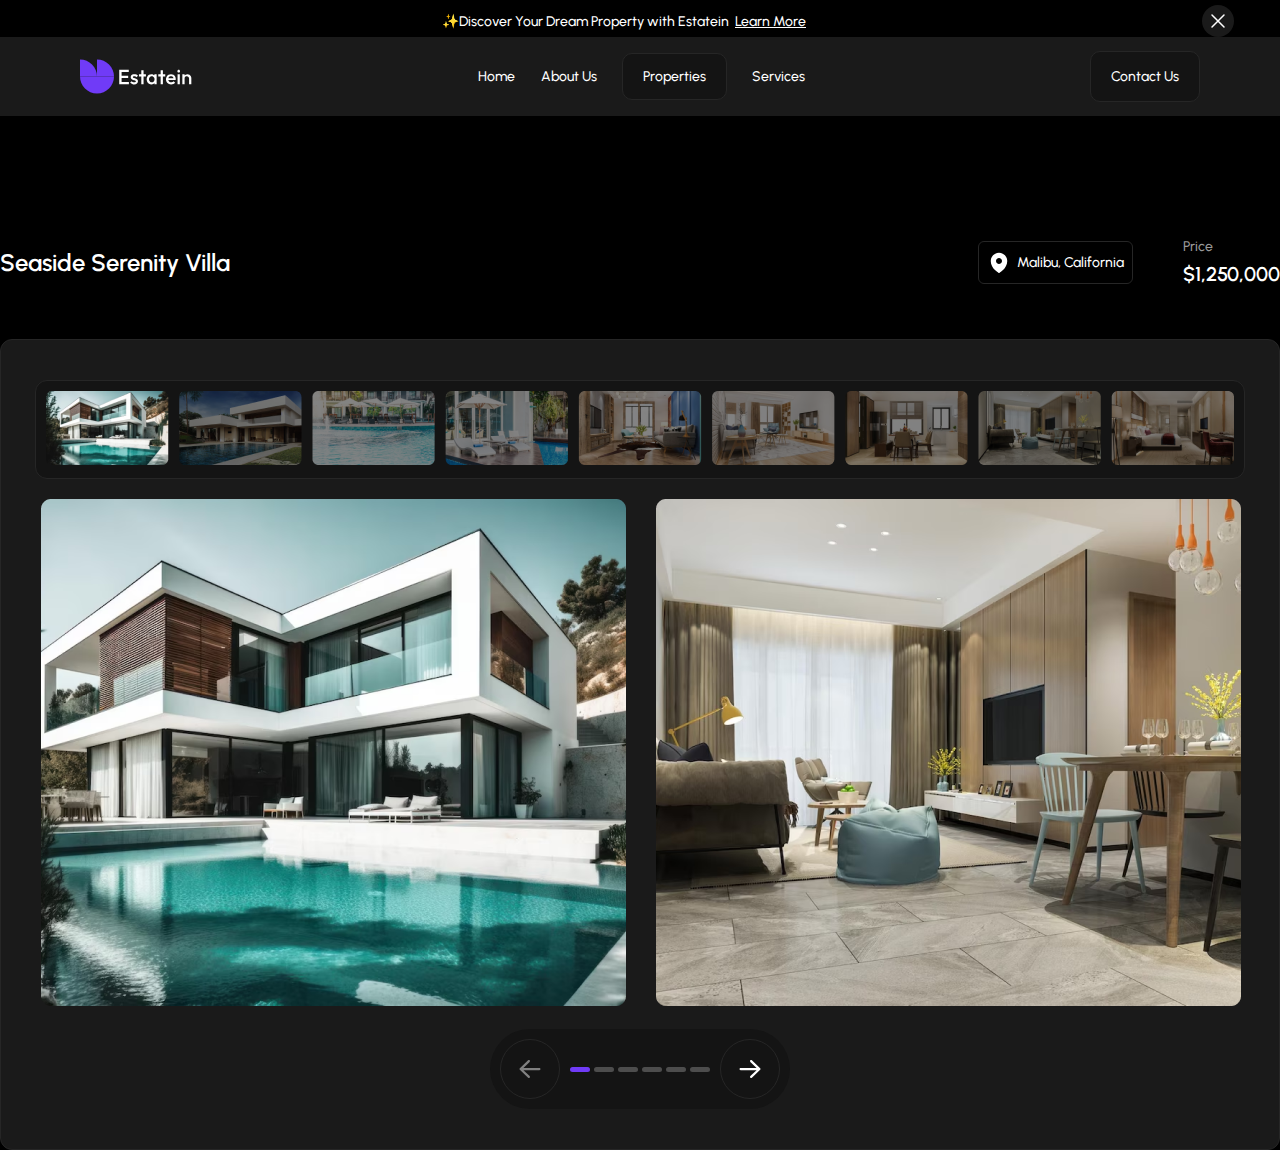
==== pages/details/index.html @ 8917bdd3 "footer responsive added" ====
<!DOCTYPE html>
<html lang="en">
<head>
    <meta charset="UTF-8">
    <meta name="viewport" content="width=device-width, initial-scale=1.0">
    <title>Details page</title>
    <link rel="stylesheet" href="../../scss/main.css">
</head>
<body>
        <!-- Header -->
        <section class="header">
            <div class="img">
            </div>
                <div class="head">
                    <div class="text">
                        <p>✨Discover Your Dream Property with Estatein</p>
                        <a href="#">Learn More</a>
                    </div>
                    <img src="../../assets/icons/home/headerx.svg" alt="">
                </div>
        </section>
    
    
    
        <!-- Navbar -->
    
        <header class="navbar-container">
            <nav class="container">
                <div class="navbar">
                  <div class="left-side">
                    <img src="../../assets/icons/home/navbar.svg" alt="">
                    <img src="../../assets/icons/home/navtext.svg" alt="">
                  </div>
                  <div class="middle-side">
                    <ul>
                        <li><a href="../home/index.html" >Home</a></li>
                        <li ><a href="#">About Us</a></li>
                        <li><a href="../property/index.html"class="a1" >Properties</a></li>
                        <li><a href="#">Services</a></li>
                    </ul>
                  </div>
                  <div class="right-side">
                    <button>Contact Us</button>
                    <img src="../../assets/icons/home/burger.svg" alt="">
                  </div>
    
                </div>
            </nav>
        </header>
    

<!-- Seaside -->
<section class="seaside-section">
    <div class="container">
        <div class="seaside">
<div class="left-side">
    <p>Seaside Serenity Villa</p>
</div>
<div class="right-side">
    <div class="location">
        <img src="../../assets/icons/details/location.svg" alt="">
        <span>Malibu, California</span>
    </div>
    <div class="price">
        <p>Price</p>
        <span>$1,250,000</span>
    </div>

</div>
        </div>
    </div>
</section>



<!-- Pictures -->

<section class="picturecard-section">
<div class="container">
    <div class="pictures">
        <div class="top">
            <div class="picture picture1"><img src="../../assets/images/details/buildone.png" alt=""></div>
            <div class="picture picture2"><img src="../../assets/images/details/buildtwo.png" alt=""></div>
            <div class="picture picture3"><img src="../../assets/images/details/buildthree.png" alt=""></div>
            <div class="picture picture4"><img src="../../assets/images/details/buildfour.png" alt=""></div>
            <div class="picture picture5"><img src="../../assets/images/details/buildfive.png" alt=""></div>
            <div class="picture picture6"><img src="../../assets/images/details/buildsix.png" alt=""></div>
            <div class="picture picture7"><img src="../../assets/images/details/buildseven.png" alt=""></div>
            <div class="picture picture8"><img src="../../assets/images/details/buildeight.png" alt=""></div>
            <div class="picture picture9"><img src="../../assets/images/details/buildnine.png" alt=""></div>
        </div>
        <div class="middle">
            <div class="picture1">
                <img src="../../assets/images/details/bigimgone.png" alt="">
            </div>
            <div class="picture2">
                <img src="../../assets/images/details/bigimgtwo.png" alt="">
            </div>
        </div>
        <div class="bottom">
            <img src="../../assets/icons/details/leftarrow.svg" alt="">
            <div class="lines">
                <div class="line1"></div>
                <div class="line"></div>
                <div class="line"></div>
                <div class="line"></div>
                <div class="line"></div>
                <div class="line"></div>
            </div>
            <img src="../../assets/icons/details/rightarrow.svg" alt="">
        </div>
    </div>
</div>
</section>

</body>
</html>
---- scss/main.css ----
@import url("https://fonts.googleapis.com/css2?family=Urbanist:ital,wght@0,100..900;1,100..900&display=swap");
.container {
  width: 1280px;
  margin: 0 auto;
}

/* http://meyerweb.com/eric/tools/css/reset/
   v5.0.2 | 20191019
   License: none (public domain)
*/
html, body, div, span, applet, object, iframe,
h1, h2, h3, h4, h5, h6, p, blockquote, pre,
a, abbr, acronym, address, big, cite, code,
del, dfn, em, img, ins, kbd, q, s, samp,
small, strike, strong, sub, sup, tt, var,
b, u, i, center,
dl, dt, dd, ol, ul, li,
fieldset, form, label, legend,
table, caption, tbody, tfoot, thead, tr, th, td,
article, aside, canvas, details, embed,
figure, figcaption, footer, header, hgroup,
main, menu, nav, output, ruby, section, summary,
time, mark, audio, video {
  margin: 0;
  padding: 0;
  border: 0;
  box-sizing: border-box;
  font-size: 100%;
  font: inherit;
  vertical-align: baseline;
}

/* HTML5 display-role reset for older browsers */
article, aside, details, figcaption, figure,
footer, header, hgroup, main, menu, nav, section {
  display: block;
}

/* HTML5 hidden-attribute fix for newer browsers */
*[hidden] {
  display: none;
}

body {
  line-height: 1;
  background-color: black;
}

menu, ol, ul {
  list-style: none;
}

blockquote, q {
  quotes: none;
}

blockquote:before, blockquote:after,
q:before, q:after {
  content: "";
  content: none;
}

table {
  border-collapse: collapse;
  border-spacing: 0;
}

.header {
  display: flex;
  align-items: center;
  justify-content: center;
  background-repeat: no-repeat;
  background-color: black;
  padding-top: 5px;
}
.header .img {
  stroke: var(--Grey-40, #666);
}
.header .img img {
  width: 100%;
}
.header .head {
  display: flex;
  align-items: center;
  justify-content: space-between;
}
.header .head .text {
  display: flex;
  align-items: center;
  gap: 10px;
  color: var(--Absolute-White, #FFF);
  text-align: center;
  font-family: Urbanist;
  font-size: 18px;
  font-style: normal;
  font-weight: 500;
  line-height: 150%; /* 27px */
}
.header .head .text a {
  color: var(--Absolute-White, #FFF);
  text-align: center;
  font-family: Urbanist;
  font-size: 18px;
  font-style: normal;
  font-weight: 500;
  line-height: 150%; /* 27px */
  text-decoration-line: underline;
}
@media (max-width: 1596px) {
  .header .head .text a {
    font-size: 14px;
  }
}
@media (max-width: 1200px) {
  .header .head .text a {
    font-size: 12px;
  }
}
@media (max-width: 1596px) {
  .header .head .text {
    font-size: 14px;
    gap: 6px;
  }
}
@media (max-width: 1200px) {
  .header .head .text {
    font-size: 12px;
    gap: 6px;
  }
}
.header .head img {
  padding: 4px;
  border-radius: 75px;
  background: rgba(255, 255, 255, 0.1);
  left: 100%;
  position: relative;
}
@media (max-width: 1200px) {
  .header .head img {
    left: 1%;
  }
}

.navbar-container {
  display: flex;
  justify-content: space-between;
  align-items: center;
  padding: 20px 162px;
  background: #1A1A1A;
}
@media (max-width: 1596px) {
  .navbar-container {
    padding: 14px 80px;
  }
}
.navbar-container .navbar {
  display: flex;
  align-items: center;
  justify-content: space-between;
}
.navbar-container .left-side {
  display: flex;
  align-items: center;
  gap: 5px;
}
.navbar-container .middle-side ul {
  display: flex;
  align-items: center;
  gap: 24px;
}
.navbar-container .middle-side ul li a {
  text-decoration: none;
  color: var(--Absolute-White, #FFF);
  font-family: Urbanist;
  font-size: 18px;
  font-style: normal;
  font-weight: 500;
  line-height: 150%; /* 21px */
  border: 1px solid transparent;
  animation-name: navbarlink;
  animation-duration: 4s;
  animation-iteration-count: infinite;
}
@keyframes navbarlink {
  from {
    color: #FF7A00;
  }
  to {
    color: #FFE4CC;
  }
}
.navbar-container .middle-side ul li a:hover {
  color: #999999;
}
@media (max-width: 1596px) {
  .navbar-container .middle-side ul li a {
    font-size: 14px;
  }
}
.navbar-container .middle-side ul .a1 {
  display: flex;
  padding: 14px 24px;
  align-items: flex-start;
  gap: 10px;
  border-radius: 10px;
  border: 1px solid #262626;
  background: #141414;
}
@media (max-width: 1596px) {
  .navbar-container .middle-side ul .a1 {
    padding: 12px 20px;
  }
}
@media (max-width: 1200px) {
  .navbar-container .middle-side {
    display: none;
  }
}
.navbar-container .right-side {
  display: flex;
  align-items: center;
}
.navbar-container .right-side button {
  display: flex;
  padding: 16px 24px;
  align-items: center;
  gap: 8px;
  border-radius: 10px;
  border: 1px solid #262626;
  background: #141414;
  color: var(--Absolute-White, #FFF);
  font-family: Urbanist;
  font-size: 18px;
  font-style: normal;
  font-weight: 500;
  line-height: 150%; /* 27px */
  cursor: pointer;
  animation-name: button;
  animation-duration: 4s;
  animation-iteration-count: infinite;
}
@keyframes button {
  from {
    background: radial-gradient(circle, rgb(43, 95, 156) 0%, rgb(87, 76, 208) 46%, rgb(124, 122, 145) 95%);
  }
  to {
    background: linear-gradient(90deg, rgb(2, 0, 36) 0%, rgb(9, 9, 121) 35%, rgb(0, 212, 255) 100%);
  }
}
.navbar-container .right-side button:hover {
  color: #F1F1F3;
  background-color: #1A64FF;
}
@media (max-width: 1596px) {
  .navbar-container .right-side button {
    font-size: 14px;
    padding: 14px 20px;
  }
}
@media (max-width: 1200px) {
  .navbar-container .right-side button {
    display: none;
  }
}
.navbar-container .right-side img {
  display: none;
}
@media (max-width: 1200px) {
  .navbar-container .right-side img {
    display: initial;
  }
}

.contact-section .contact {
  display: flex;
  align-items: center;
  gap: 80px;
  position: relative;
}
@media (max-width: 1596px) {
  .contact-section .contact {
    gap: 60px;
  }
}
@media (max-width: 1200px) {
  .contact-section .contact {
    flex-direction: column-reverse;
  }
}
.contact-section .contact .left-side {
  width: 50%;
  padding-left: 162px;
  display: flex;
  flex-direction: column;
  gap: 24px;
}
@media (max-width: 1200px) {
  .contact-section .contact .left-side {
    padding: 0;
    margin-top: -100px;
  }
}
.contact-section .contact .left-side .p1 {
  color: var(--Absolute-White, #FFF);
  font-family: Urbanist;
  font-size: 60px;
  font-style: normal;
  font-weight: 600;
  line-height: 120%; /* 72px */
}
@media (max-width: 1596px) {
  .contact-section .contact .left-side .p1 {
    font-size: 46px;
  }
}
@media (max-width: 1200px) {
  .contact-section .contact .left-side .p1 {
    font-size: 28px;
  }
}
.contact-section .contact .left-side .span1 {
  color: var(--Grey-60, #999);
  font-family: Urbanist;
  font-size: 18px;
  font-style: normal;
  font-weight: 500;
  line-height: 150%; /* 27px */
  margin-top: 24px;
}
@media (max-width: 1596px) {
  .contact-section .contact .left-side .span1 {
    font-size: 16px;
  }
}
@media (max-width: 1200px) {
  .contact-section .contact .left-side .span1 {
    font-size: 14px;
  }
}
.contact-section .contact .left-side .btn {
  display: flex;
  gap: 20px;
}
@media (max-width: 1596px) {
  .contact-section .contact .left-side .btn {
    gap: 16px;
  }
}
@media (max-width: 1200px) {
  .contact-section .contact .left-side .btn {
    flex-direction: column;
  }
}
.contact-section .contact .left-side .btn .btn1 {
  border-radius: 10px;
  background: transparent;
  border: 1px solid #262626;
  display: flex;
  padding: 18px 24px;
  justify-content: center;
  align-items: center;
  gap: 8px;
  color: var(--Absolute-White, #FFF);
  font-family: Urbanist;
  font-size: 18px;
  font-style: normal;
  font-weight: 500;
  line-height: 150%; /* 27px */
  cursor: pointer;
}
.contact-section .contact .left-side .btn .btn1:hover {
  background-color: #703BF7;
}
@media (max-width: 1596px) {
  .contact-section .contact .left-side .btn .btn1 {
    font-size: 14px;
    padding: 14px 20px;
    border-radius: 8px;
  }
}
.contact-section .contact .left-side .btn .btn2 {
  border-radius: 10px;
  border: transparent;
  background: var(--Purple-60, #703BF7);
  display: flex;
  padding: 18px 24px;
  justify-content: center;
  align-items: center;
  gap: 8px;
  color: var(--Absolute-White, #FFF);
  font-family: Urbanist;
  font-size: 18px;
  font-style: normal;
  font-weight: 500;
  line-height: 150%; /* 27px */
  cursor: pointer;
}
.contact-section .contact .left-side .btn .btn2:hover {
  color: #F1F1F3;
  background-color: transparent;
  border: 1px solid #262626;
}
@media (max-width: 1596px) {
  .contact-section .contact .left-side .btn .btn2 {
    font-size: 14px;
    padding: 14px 20px;
    border-radius: 8px;
  }
}
.contact-section .contact .left-side .price {
  display: grid;
  grid-template-columns: repeat(3, 1fr);
  gap: 20px;
}
@media (max-width: 1596px) {
  .contact-section .contact .left-side .price {
    gap: 16px;
  }
}
@media (max-width: 1200px) {
  .contact-section .contact .left-side .price {
    margin-top: 40px;
    grid-template-columns: repeat(2, 1fr);
  }
}
.contact-section .contact .left-side .price .card {
  border-radius: 12px;
  border: 1px solid var(--Grey-15, #262626);
  background: var(--Grey-10, #1A1A1A);
  padding: 16px 24px;
}
@media (max-width: 1596px) {
  .contact-section .contact .left-side .price .card {
    padding: 14px 20px;
  }
}
@media (max-width: 1200px) {
  .contact-section .contact .left-side .price .card {
    padding: 16px;
  }
}
.contact-section .contact .left-side .price .card p {
  color: var(--Absolute-White, #FFF);
  font-family: Urbanist;
  font-size: 40px;
  font-style: normal;
  font-weight: 700;
  line-height: 150%; /* 60px */
}
@media (max-width: 1596px) {
  .contact-section .contact .left-side .price .card p {
    font-size: 30px;
  }
}
@media (max-width: 1200px) {
  .contact-section .contact .left-side .price .card p {
    font-size: 24px;
    text-align: center;
  }
}
.contact-section .contact .left-side .price .card .card-text {
  color: var(--Grey-60, #999);
  font-family: Urbanist;
  font-size: 18px;
  font-style: normal;
  font-weight: 500;
  line-height: 150%; /* 27px */
}
@media (max-width: 1596px) {
  .contact-section .contact .left-side .price .card .card-text {
    font-size: 16px;
  }
}
@media (max-width: 1200px) {
  .contact-section .contact .left-side .price .card .card-text {
    font-size: 14px;
    text-align: center;
  }
}
@media (max-width: 1200px) {
  .contact-section .contact .left-side .price .card3 {
    grid-column: span 2;
  }
}
.contact-section .contact .middle-side img {
  position: absolute;
  top: 100px;
}
@media (max-width: 1200px) {
  .contact-section .contact .middle-side img {
    position: relative;
    top: -150px;
    right: 100px;
    width: 117px;
    height: 117px;
  }
}
.contact-section .contact .right-side {
  width: 50%;
}
.contact-section .contact .right-side img {
  width: 100%;
}
@media (max-width: 1200px) {
  .contact-section .contact .right-side img {
    border-radius: 20px;
    margin-top: 40px;
  }
}

.grid-section {
  margin-top: 60px;
}
.grid-section .grid {
  border: 1px solid var(--Grey-15, #262626);
  background: var(--Grey-08, #141414);
  box-shadow: 0px 0px 0px 6px #191919;
  padding: 20px;
  display: grid;
  grid-template-columns: repeat(4, 1fr);
  gap: 20px;
}
@media (max-width: 1596px) {
  .grid-section .grid {
    padding: 10px;
    gap: 10px;
  }
}
@media (max-width: 1200px) {
  .grid-section .grid {
    padding: 10px;
    border-radius: 12px;
    grid-template-columns: repeat(2, 1fr);
  }
}
.grid-section .grid .grid1 {
  display: flex;
  padding: 40px 20px;
  flex-direction: column;
  align-items: center;
  gap: 20px;
  flex: 1 0 0;
  border-radius: 12px;
  border: 1px solid var(--Grey-15, #262626);
  background: var(--Grey-10, #1A1A1A);
  position: relative;
}
@media (max-width: 1596px) {
  .grid-section .grid .grid1 {
    padding: 30px 16px;
    gap: 16px;
  }
}
@media (max-width: 1200px) {
  .grid-section .grid .grid1 {
    padding: 20px 14px;
    gap: 14px;
  }
}
.grid-section .grid .grid1 p {
  color: var(--Absolute-White, #FFF);
  text-align: center;
  font-family: Urbanist;
  font-size: 20px;
  font-style: normal;
  font-weight: 600;
  line-height: 150%; /* 30px */
}
@media (max-width: 1596px) {
  .grid-section .grid .grid1 p {
    font-size: 16px;
  }
}
@media (max-width: 1200px) {
  .grid-section .grid .grid1 p {
    font-size: 14px;
  }
}
.grid-section .grid .grid1 .arrowimg {
  position: absolute;
  right: 0;
  top: 0;
}

.featured-cards {
  margin-top: 80px;
  margin-bottom: 50px;
  padding: 0;
}
@media (max-width: 1596px) {
  .featured-cards {
    margin-top: 60px;
    margin-bottom: 40px;
  }
}
@media (max-width: 1200px) {
  .featured-cards {
    margin-top: 40px;
    margin-bottom: 30px;
  }
}
@media (max-width: 1596px) {
  .featured-cards .container {
    width: 100%;
  }
}
@media (max-width: 1200px) {
  .featured-cards .container {
    width: 390px;
  }
}
.featured-cards .container .cards {
  display: flex;
  align-items: center;
  gap: 30px;
}
@media (max-width: 1596px) {
  .featured-cards .container .cards {
    gap: 20px;
  }
}
@media (max-width: 1200px) {
  .featured-cards .container .cards {
    flex-direction: column;
  }
}
.featured-cards .container .cards .card {
  display: flex;
  padding: 40px;
  flex-direction: column;
  align-items: flex-start;
  align-self: stretch;
  gap: 30px;
  flex: 1 0 0;
  border-radius: 12px;
  border: 1px solid var(--Grey-15, #262626);
  background: var(--Grey-08, #141414);
  width: 100%;
  max-height: 100%;
}
@media (max-width: 1596px) {
  .featured-cards .container .cards .card {
    padding: 30px;
    gap: 20px;
    width: 100%;
  }
}
@media (max-width: 1200px) {
  .featured-cards .container .cards .card {
    padding: 24px;
    gap: 16px;
    width: 100%;
  }
}
.featured-cards .container .cards .card .card-info {
  width: 100%;
}
@media (max-width: 1596px) {
  .featured-cards .container .cards .card .card-info {
    width: 100%;
  }
}
.featured-cards .container .cards .card .card-info img {
  width: 100%;
}
@media (max-width: 1596px) {
  .featured-cards .container .cards .card .card-info img {
    width: 100%;
  }
}
.featured-cards .container .cards .card .card-header {
  display: flex;
  flex-direction: column;
}
.featured-cards .container .cards .card .card-header p {
  color: var(--Absolute-White, #FFF);
  font-family: Urbanist;
  font-size: 24px;
  font-style: normal;
  font-weight: 600;
  line-height: 150%; /* 36px */
}
@media (max-width: 1596px) {
  .featured-cards .container .cards .card .card-header p {
    font-size: 20px;
  }
}
@media (max-width: 1200px) {
  .featured-cards .container .cards .card .card-header p {
    font-size: 18px;
  }
}
.featured-cards .container .cards .card .card-header span {
  color: var(--Grey-60, #999);
  font-family: Urbanist;
  font-size: 18px;
  font-style: normal;
  font-weight: 500;
  line-height: 150%; /* 27px */
}
@media (max-width: 1596px) {
  .featured-cards .container .cards .card .card-header span {
    font-size: 16px;
  }
}
@media (max-width: 1200px) {
  .featured-cards .container .cards .card .card-header span {
    font-size: 14px;
  }
}
.featured-cards .container .cards .card .card-header span a {
  color: var(--Absolute-White, #FFF);
  font-family: Urbanist;
  font-size: 18px;
  font-style: normal;
  font-weight: 500;
  line-height: 150%;
  text-decoration-line: underline;
}
@media (max-width: 1596px) {
  .featured-cards .container .cards .card .card-header span a {
    font-size: 16px;
  }
}
@media (max-width: 1200px) {
  .featured-cards .container .cards .card .card-header span a {
    font-size: 14px;
  }
}
.featured-cards .container .cards .card .card-body {
  display: grid;
  grid-template-columns: repeat(3, 1fr);
  gap: 10px;
}
@media (max-width: 1200px) {
  .featured-cards .container .cards .card .card-body {
    grid-template-columns: repeat(2, 1fr);
  }
}
.featured-cards .container .cards .card .card-body .card-text {
  display: flex;
  align-items: center;
  border-radius: 28px;
  border: 1px solid #262626;
  background: #1A1A1A;
  padding: 8px 14px;
}
@media (max-width: 1596px) {
  .featured-cards .container .cards .card .card-body .card-text {
    padding: 6px 14px;
  }
}
.featured-cards .container .cards .card .card-body .card-text p {
  color: var(--Absolute-White, #FFF);
  font-family: Urbanist;
  font-style: normal;
  font-weight: 500;
  line-height: 150%; /* 27px */
  font-size: 14px;
}
@media (max-width: 1596px) {
  .featured-cards .container .cards .card .card-body .card-text p {
    font-size: 14px;
  }
}
.featured-cards .container .cards .card .card-footer {
  display: flex;
  align-items: center;
  gap: 50px;
}
@media (max-width: 1596px) {
  .featured-cards .container .cards .card .card-footer {
    gap: 40px;
  }
}
@media (max-width: 1200px) {
  .featured-cards .container .cards .card .card-footer {
    gap: 30px;
  }
}
.featured-cards .container .cards .card .card-footer .price {
  display: flex;
  flex-direction: column;
}
.featured-cards .container .cards .card .card-footer .price p {
  color: var(--Grey-60, #999);
  font-family: Urbanist;
  font-size: 18px;
  font-style: normal;
  font-weight: 500;
  line-height: 150%; /* 27px */
}
@media (max-width: 1596px) {
  .featured-cards .container .cards .card .card-footer .price p {
    font-size: 14px;
  }
}
@media (max-width: 1200px) {
  .featured-cards .container .cards .card .card-footer .price p {
    font-size: 14px;
  }
}
.featured-cards .container .cards .card .card-footer .price span {
  color: var(--Absolute-White, #FFF);
  font-family: Urbanist;
  font-size: 24px;
  font-style: normal;
  font-weight: 600;
  line-height: 150%; /* 36px */
}
@media (max-width: 1596px) {
  .featured-cards .container .cards .card .card-footer .price span {
    font-size: 20px;
  }
}
@media (max-width: 1200px) {
  .featured-cards .container .cards .card .card-footer .price span {
    font-size: 18px;
  }
}
.featured-cards .container .cards .card .card-footer .btn button {
  display: flex;
  padding: 18px 24px;
  justify-content: center;
  align-items: center;
  gap: 8px;
  border: transparent;
  border-radius: 10px;
  background: var(--Purple-60, #703BF7);
  color: var(--Absolute-White, #FFF);
  font-family: Urbanist;
  font-size: 18px;
  font-style: normal;
  font-weight: 500;
  line-height: 150%; /* 27px */
  cursor: pointer;
}
.featured-cards .container .cards .card .card-footer .btn button:hover {
  background-color: #333333;
}
@media (max-width: 1596px) {
  .featured-cards .container .cards .card .card-footer .btn button {
    font-size: 14px;
    padding: 14px 20px;
  }
}
@media (max-width: 1200px) {
  .featured-cards .container .cards .card .card-footer .btn button {
    font-size: 14px;
    padding: 14px 20px;
  }
}

.featured-section {
  margin-top: 116px;
}
@media (max-width: 1596px) {
  .featured-section {
    margin-top: 90px;
  }
}
@media (max-width: 1200px) {
  .featured-section {
    margin-top: 50px;
  }
}
@media (max-width: 1596px) {
  .featured-section .container {
    width: 100%;
  }
}
@media (max-width: 1200px) {
  .featured-section .container {
    width: 100%;
  }
}
.featured-section .container .featured-header {
  width: 100%;
}
.featured-section .container .featured-header .stars {
  display: flex;
  align-items: center;
  gap: 2px;
  width: 100px;
}
.featured-section .container .featured-header .stars .img1 {
  width: 30px;
  height: 30px;
}
@media (max-width: 1596px) {
  .featured-section .container .featured-header .stars .img1 {
    width: 24px;
    height: 24px;
  }
}
@media (max-width: 1200px) {
  .featured-section .container .featured-header .stars .img1 {
    width: 20px;
    height: 20px;
  }
}
.featured-section .container .featured-header .stars .img2 {
  width: 18px;
  height: 18px;
}
@media (max-width: 1596px) {
  .featured-section .container .featured-header .stars .img2 {
    width: 24px;
    height: 24px;
  }
}
@media (max-width: 1200px) {
  .featured-section .container .featured-header .stars .img2 {
    width: 20px;
    height: 20px;
  }
}
.featured-section .container .featured-header .stars .img3 {
  width: 8.4px;
  height: 8.4px;
}
@media (max-width: 1596px) {
  .featured-section .container .featured-header .stars .img3 {
    width: 24px;
    height: 24px;
  }
}
@media (max-width: 1200px) {
  .featured-section .container .featured-header .stars .img3 {
    width: 20px;
    height: 20px;
  }
}
.featured-section .container .featured-header .featured-info {
  display: flex;
  align-items: center;
  gap: 150px;
}
@media (max-width: 1200px) {
  .featured-section .container .featured-header .featured-info {
    gap: 0;
  }
}
.featured-section .container .featured-header .featured-info .left-side {
  display: flex;
  flex-direction: column;
  gap: 14px;
}
@media (max-width: 1596px) {
  .featured-section .container .featured-header .featured-info .left-side {
    gap: 10px;
  }
}
@media (max-width: 1200px) {
  .featured-section .container .featured-header .featured-info .left-side {
    gap: 6px;
  }
}
.featured-section .container .featured-header .featured-info .left-side p {
  color: var(--Absolute-White, #FFF);
  font-family: Urbanist;
  font-size: 48px;
  font-style: normal;
  font-weight: 600;
  line-height: 150%; /* 72px */
}
@media (max-width: 1596px) {
  .featured-section .container .featured-header .featured-info .left-side p {
    font-size: 38px;
  }
}
.featured-section .container .featured-header .featured-info .left-side span {
  color: var(--Grey-60, #999);
  font-family: Urbanist;
  font-size: 18px;
  font-style: normal;
  font-weight: 500;
  line-height: 150%; /* 27px */
}
@media (max-width: 1596px) {
  .featured-section .container .featured-header .featured-info .left-side span {
    font-size: 16px;
  }
}
@media (max-width: 1200px) {
  .featured-section .container .featured-header .featured-info .left-side span {
    font-size: 14px;
  }
}
.featured-section .container .featured-header .featured-info .right-side {
  margin-top: 60px;
}
.featured-section .container .featured-header .featured-info .right-side button {
  display: flex;
  padding: 18px 24px;
  align-items: center;
  gap: 8px;
  border-radius: 10px;
  border: 1px solid #262626;
  background: #1A1A1A;
  color: var(--Absolute-White, #FFF);
  font-family: Urbanist;
  font-size: 17.5px;
  font-style: normal;
  font-weight: 500;
  line-height: 150%; /* 27px */
  cursor: pointer;
  width: 196px;
}
.featured-section .container .featured-header .featured-info .right-side button:hover {
  background-color: #1A64FF;
}
@media (max-width: 1596px) {
  .featured-section .container .featured-header .featured-info .right-side button {
    padding: 14px 20px;
    font-size: 14px;
    width: 160px;
  }
}
@media (max-width: 1200px) {
  .featured-section .container .featured-header .featured-info .right-side button {
    display: none;
  }
}

.number-line {
  margin-top: 50px;
}
@media (max-width: 1596px) {
  .number-line {
    margin-top: 40px;
  }
}
@media (max-width: 1200px) {
  .number-line {
    margin-top: 16px;
  }
}
@media (max-width: 1596px) {
  .number-line .container {
    width: 100%;
  }
}
@media (max-width: 1200px) {
  .number-line .container {
    width: 100%;
  }
}
.number-line .container .number {
  padding-top: 20px;
  padding-bottom: 150px;
  border-top: 1px solid #262626;
}
@media (max-width: 1596px) {
  .number-line .container .number {
    padding-top: 16px;
    padding-bottom: 120px;
  }
}
.number-line .container .number .content {
  display: flex;
  align-items: center;
  justify-content: space-between;
}
.number-line .container .number .content .left-side {
  display: flex;
  align-items: center;
  gap: 10px;
}
.number-line .container .number .content .left-side p {
  color: var(--Grey-60, #999);
  font-family: Urbanist;
  font-size: 20px;
  font-style: normal;
  font-weight: 500;
  line-height: 150%;
}
@media (max-width: 1596px) {
  .number-line .container .number .content .left-side p {
    font-size: 16px;
  }
}
.number-line .container .number .content .left-side p span {
  color: var(--Absolute-White, #FFF);
  font-family: Urbanist;
  font-size: 20px;
  font-style: normal;
  font-weight: 500;
  line-height: 150%; /* 30px */
}
@media (max-width: 1596px) {
  .number-line .container .number .content .left-side p span {
    font-size: 16px;
  }
}
@media (max-width: 1200px) {
  .number-line .container .number .content .left-side p {
    display: none;
  }
}
.number-line .container .number .content .left-side button {
  display: flex;
  padding: 14px 20px;
  justify-content: center;
  align-items: center;
  gap: 8px;
  align-self: stretch;
  color: var(--Absolute-White, #FFF);
  font-family: Urbanist;
  font-size: 14px;
  font-style: normal;
  font-weight: 500;
  line-height: 150%; /* 21px */
  border-radius: 8px;
  border: 1px solid #262626;
  background: #1A1A1A;
  display: none;
}
@media (max-width: 1200px) {
  .number-line .container .number .content .left-side button {
    display: initial;
  }
}
.number-line .container .number .content .right-side {
  display: flex;
  align-items: center;
}
.number-line .container .number .content .right-side .image {
  display: flex;
  gap: 10px;
  align-items: center;
}
.number-line .container .number .content .right-side .image img {
  padding: 14px;
  border-radius: 69px;
  border: 1px solid #262626;
}
.number-line .container .number .content .right-side .image img:hover {
  background-color: #1A64FF;
}
@media (max-width: 1596px) {
  .number-line .container .number .content .right-side .image img {
    padding: 10px;
  }
}
.number-line .container .number .content .right-side .image p {
  color: var(--Grey-60, #999);
  font-family: Urbanist;
  font-size: 20px;
  font-style: normal;
  font-weight: 500;
  line-height: 150%;
  display: none;
}
@media (max-width: 1596px) {
  .number-line .container .number .content .right-side .image p {
    font-size: 16px;
  }
}
@media (max-width: 1200px) {
  .number-line .container .number .content .right-side .image p {
    display: initial;
  }
}
.number-line .container .number .content .right-side .image p span {
  color: var(--Absolute-White, #FFF);
  font-family: Urbanist;
  font-size: 20px;
  font-style: normal;
  font-weight: 500;
  line-height: 150%; /* 30px */
}
@media (max-width: 1596px) {
  .number-line .container .number .content .right-side .image p span {
    font-size: 16px;
  }
}

@media (max-width: 1596px) {
  .client-section .container {
    width: 100%;
  }
}
@media (max-width: 1200px) {
  .client-section .container {
    width: 100%;
  }
}
.client-section .container .stars {
  display: flex;
  align-items: center;
  gap: 2px;
  width: 100px;
}
.client-section .container .stars .img1 {
  width: 30px;
  height: 30px;
}
@media (max-width: 1596px) {
  .client-section .container .stars .img1 {
    width: 24px;
    height: 24px;
  }
}
@media (max-width: 1200px) {
  .client-section .container .stars .img1 {
    width: 20px;
    height: 20px;
  }
}
.client-section .container .stars .img2 {
  width: 18px;
  height: 18px;
}
@media (max-width: 1596px) {
  .client-section .container .stars .img2 {
    width: 14px;
    height: 14px;
  }
}
@media (max-width: 1200px) {
  .client-section .container .stars .img2 {
    width: 12px;
    height: 12px;
  }
}
.client-section .container .stars .img3 {
  width: 8.4px;
  height: 8.4px;
}
@media (max-width: 1596px) {
  .client-section .container .stars .img3 {
    width: 6.72px;
    height: 6.72px;
  }
}
@media (max-width: 1200px) {
  .client-section .container .stars .img3 {
    width: 5.6px;
    height: 5.6px;
  }
}
.client-section .container .client-info {
  display: flex;
  align-items: center;
  gap: 150px;
}
@media (max-width: 1200px) {
  .client-section .container .client-info {
    gap: 0;
  }
}
.client-section .container .client-info .left-side {
  display: flex;
  flex-direction: column;
  gap: 14px;
}
@media (max-width: 1596px) {
  .client-section .container .client-info .left-side {
    gap: 10px;
  }
}
@media (max-width: 1200px) {
  .client-section .container .client-info .left-side {
    gap: 6px;
  }
}
.client-section .container .client-info .left-side p {
  color: var(--Absolute-White, #FFF);
  font-family: Urbanist;
  font-size: 48px;
  font-style: normal;
  font-weight: 600;
  line-height: 150%; /* 72px */
}
@media (max-width: 1596px) {
  .client-section .container .client-info .left-side p {
    font-size: 38px;
  }
}
.client-section .container .client-info .left-side span {
  color: var(--Grey-60, #999);
  font-family: Urbanist;
  font-size: 18px;
  font-style: normal;
  font-weight: 500;
  line-height: 150%; /* 27px */
}
@media (max-width: 1596px) {
  .client-section .container .client-info .left-side span {
    font-size: 16px;
  }
}
@media (max-width: 1200px) {
  .client-section .container .client-info .left-side span {
    font-size: 14px;
  }
}
.client-section .container .client-info .right-side {
  margin-top: 60px;
}
.client-section .container .client-info .right-side button {
  display: flex;
  padding: 18px 24px;
  align-items: center;
  gap: 8px;
  border-radius: 10px;
  border: 1px solid #262626;
  background: #1A1A1A;
  color: var(--Absolute-White, #FFF);
  font-family: Urbanist;
  font-size: 17.5px;
  font-style: normal;
  font-weight: 500;
  line-height: 150%; /* 27px */
  cursor: pointer;
  width: 215px;
}
.client-section .container .client-info .right-side button:hover {
  background-color: #1A64FF;
}
@media (max-width: 1596px) {
  .client-section .container .client-info .right-side button {
    padding: 14px 20px;
    font-size: 13.5px;
    width: 170px;
  }
}
@media (max-width: 1200px) {
  .client-section .container .client-info .right-side button {
    display: none;
  }
}

.client-cards {
  margin-top: 80px;
  margin-bottom: 50px;
}
@media (max-width: 1596px) {
  .client-cards {
    margin-top: 60px;
    margin-bottom: 40px;
  }
}
@media (max-width: 1200px) {
  .client-cards {
    margin-top: 40px;
    margin-bottom: 30px;
  }
}
@media (max-width: 1596px) {
  .client-cards .container {
    width: 100%;
  }
}
@media (max-width: 1200px) {
  .client-cards .container {
    width: 358px;
  }
}
.client-cards .container .cards {
  display: flex;
  align-items: flex-start;
  gap: 30px;
}
@media (max-width: 1596px) {
  .client-cards .container .cards {
    gap: 20px;
  }
}
@media (max-width: 1200px) {
  .client-cards .container .cards {
    flex-direction: column;
  }
}
.client-cards .container .cards .card {
  display: flex;
  padding: 50px;
  flex-direction: column;
  align-items: flex-start;
  align-self: stretch;
  gap: 40px;
  flex: 1 0 0;
  border-radius: 12px;
  border: 1px solid #262626;
  background: #141414;
}
@media (max-width: 1596px) {
  .client-cards .container .cards .card {
    padding: 40px;
    gap: 30px;
  }
}
@media (max-width: 1200px) {
  .client-cards .container .cards .card {
    padding: 30px;
    gap: 24px;
  }
}
.client-cards .container .cards .card .stars {
  display: flex;
  gap: 10px;
}
@media (max-width: 1596px) {
  .client-cards .container .cards .card .stars {
    gap: 8px;
  }
}
@media (max-width: 1200px) {
  .client-cards .container .cards .card .stars {
    gap: 8px;
  }
}
.client-cards .container .cards .card .stars img {
  border-radius: 100px;
  border: 1px solid #262626;
  background: #1A1A1A;
  padding: 10px;
}
@media (max-width: 1596px) {
  .client-cards .container .cards .card .stars img {
    padding: 9px;
  }
}
@media (max-width: 1200px) {
  .client-cards .container .cards .card .stars img {
    padding: 6px;
  }
}
.client-cards .container .cards .card .card-header {
  display: flex;
  flex-direction: column;
  gap: 14px;
}
@media (max-width: 1596px) {
  .client-cards .container .cards .card .card-header {
    gap: 10px;
  }
}
@media (max-width: 1200px) {
  .client-cards .container .cards .card .card-header {
    gap: 6px;
  }
}
.client-cards .container .cards .card .card-header p {
  color: var(--Absolute-White, #FFF);
  font-family: Urbanist;
  font-size: 24px;
  font-style: normal;
  font-weight: 600;
  line-height: 150%; /* 36px */
}
@media (max-width: 1596px) {
  .client-cards .container .cards .card .card-header p {
    font-size: 20px;
  }
}
@media (max-width: 1200px) {
  .client-cards .container .cards .card .card-header p {
    font-size: 18px;
  }
}
.client-cards .container .cards .card .card-header span {
  color: var(--Absolute-White, #FFF);
  font-family: Urbanist;
  font-size: 18px;
  font-style: normal;
  font-weight: 500;
  line-height: 150%; /* 27px */
}
@media (max-width: 1596px) {
  .client-cards .container .cards .card .card-header span {
    font-size: 16px;
  }
}
@media (max-width: 1200px) {
  .client-cards .container .cards .card .card-header span {
    font-size: 14px;
  }
}
.client-cards .container .cards .card .card-footer {
  display: flex;
  align-items: center;
  gap: 12px;
}
@media (max-width: 1596px) {
  .client-cards .container .cards .card .card-footer {
    gap: 12px;
  }
}
@media (max-width: 1200px) {
  .client-cards .container .cards .card .card-footer {
    gap: 10px;
  }
}
.client-cards .container .cards .card .card-footer .user-name p {
  color: var(--Absolute-White, #FFF);
  font-family: Urbanist;
  font-size: 20px;
  font-style: normal;
  font-weight: 500;
  line-height: 150%; /* 30px */
}
@media (max-width: 1596px) {
  .client-cards .container .cards .card .card-footer .user-name p {
    font-size: 18px;
  }
}
@media (max-width: 1200px) {
  .client-cards .container .cards .card .card-footer .user-name p {
    font-size: 16px;
  }
}
.client-cards .container .cards .card .card-footer .user-name span {
  color: var(--Grey-60, #999);
  font-family: Urbanist;
  font-size: 18px;
  font-style: normal;
  font-weight: 500;
  line-height: 150%; /* 27px */
}
@media (max-width: 1596px) {
  .client-cards .container .cards .card .card-footer .user-name span {
    font-size: 16px;
  }
}
@media (max-width: 1200px) {
  .client-cards .container .cards .card .card-footer .user-name span {
    font-size: 14px;
  }
}

.frequently-card {
  margin-top: 80px;
}
@media (max-width: 1596px) {
  .frequently-card {
    margin-top: 60px;
  }
}
@media (max-width: 1200px) {
  .frequently-card {
    margin-top: 40px;
  }
}
@media (max-width: 1596px) {
  .frequently-card .container {
    width: 100%;
  }
}
@media (max-width: 1200px) {
  .frequently-card .container {
    width: 390px;
  }
}
.frequently-card .container .cards {
  display: flex;
  align-items: center;
  gap: 30px;
}
@media (max-width: 1596px) {
  .frequently-card .container .cards {
    gap: 20px;
  }
}
@media (max-width: 1200px) {
  .frequently-card .container .cards {
    flex-direction: column;
  }
}
.frequently-card .container .cards .card {
  display: flex;
  align-self: stretch;
  padding: 50px;
  flex: 1 0 0;
  border-radius: 12px;
  border: 1px solid #262626;
  background: #141414;
}
@media (max-width: 1596px) {
  .frequently-card .container .cards .card {
    padding: 40px;
    gap: 24px;
    border-radius: 10px;
  }
}
@media (max-width: 1200px) {
  .frequently-card .container .cards .card {
    padding: 30px;
    gap: 20px;
  }
}
.frequently-card .container .cards .card .card-header {
  display: flex;
  flex-direction: column;
  align-items: flex-start;
  gap: 30px;
}
@media (max-width: 1596px) {
  .frequently-card .container .cards .card .card-header {
    gap: 24px;
  }
}
@media (max-width: 1200px) {
  .frequently-card .container .cards .card .card-header {
    gap: 20px;
  }
}
.frequently-card .container .cards .card .card-header p {
  color: var(--Absolute-White, #FFF);
  font-family: Urbanist;
  font-size: 24px;
  font-style: normal;
  font-weight: 600;
  line-height: 150%; /* 36px */
}
@media (max-width: 1596px) {
  .frequently-card .container .cards .card .card-header p {
    font-size: 20px;
  }
}
@media (max-width: 1200px) {
  .frequently-card .container .cards .card .card-header p {
    font-size: 18px;
  }
}
.frequently-card .container .cards .card .card-header span {
  color: var(--Grey-60, #999);
  font-family: Urbanist;
  font-size: 18px;
  font-style: normal;
  font-weight: 500;
  line-height: 150%; /* 27px */
  letter-spacing: -0.108px;
}
@media (max-width: 1596px) {
  .frequently-card .container .cards .card .card-header span {
    font-size: 16px;
  }
}
@media (max-width: 1200px) {
  .frequently-card .container .cards .card .card-header span {
    font-size: 14px;
  }
}
.frequently-card .container .cards .card .card-header button {
  display: flex;
  padding: 18px 24px;
  align-items: flex-start;
  gap: 10px;
  border-radius: 10px;
  border: 1px solid #262626;
  background: #1A1A1A;
  color: var(--Absolute-White, #FFF);
  font-family: Urbanist;
  font-size: 18px;
  font-style: normal;
  font-weight: 500;
  line-height: 131%; /* 23.58px */
  letter-spacing: -0.108px;
  cursor: pointer;
}
.frequently-card .container .cards .card .card-header button:hover {
  background-color: #1A64FF;
}
@media (max-width: 1596px) {
  .frequently-card .container .cards .card .card-header button {
    padding: 14px 20px;
    border-radius: 8px;
    font-size: 14px;
  }
}
@media (max-width: 1200px) {
  .frequently-card .container .cards .card .card-header button {
    padding: 14px 20px;
    border-radius: 8px;
    font-size: 14px;
    width: 298px;
    text-align: center;
    padding-left: 110px;
  }
}
.frequently-card .container .cards .card2 {
  height: 375.78px;
}
@media (max-width: 1596px) {
  .frequently-card .container .cards .card2 {
    height: 100%;
  }
}
@media (max-width: 1200px) {
  .frequently-card .container .cards .card2 {
    height: 100%;
  }
}

.start-journey-section {
  padding: 100px 162px;
  border-top: 1px solid #262626;
  border-bottom: 1px solid #262626;
  margin-top: 96px;
}
@media (max-width: 1596px) {
  .start-journey-section {
    padding: 60px 80px;
    margin-top: 72px;
  }
}
@media (max-width: 1200px) {
  .start-journey-section {
    padding: 50px 16px;
    margin-top: 50px;
  }
}
@media (max-width: 1596px) {
  .start-journey-section .container {
    width: 100%;
  }
}
@media (max-width: 1200px) {
  .start-journey-section .container {
    width: 100%;
  }
}
.start-journey-section .container .start-journey {
  display: flex;
  align-items: center;
  gap: 250px;
}
@media (max-width: 1596px) {
  .start-journey-section .container .start-journey {
    gap: 150px;
  }
}
@media (max-width: 1200px) {
  .start-journey-section .container .start-journey {
    gap: 30px;
    flex-direction: column;
  }
}
.start-journey-section .container .start-journey .left-side p {
  color: var(--Absolute-White, #FFF);
  font-family: Urbanist;
  font-size: 48px;
  font-style: normal;
  font-weight: 600;
  line-height: 150%; /* 72px */
}
@media (max-width: 1596px) {
  .start-journey-section .container .start-journey .left-side p {
    font-size: 38px;
  }
}
@media (max-width: 1200px) {
  .start-journey-section .container .start-journey .left-side p {
    font-size: 28px;
  }
}
.start-journey-section .container .start-journey .left-side span {
  color: var(--Grey-60, #999);
  font-family: Urbanist;
  font-size: 18px;
  font-style: normal;
  font-weight: 500;
  line-height: 150%; /* 27px */
}
@media (max-width: 1596px) {
  .start-journey-section .container .start-journey .left-side span {
    font-size: 16px;
  }
}
@media (max-width: 1200px) {
  .start-journey-section .container .start-journey .left-side span {
    font-size: 14px;
  }
}
.start-journey-section .container .start-journey .right-side button {
  display: flex;
  padding: 18px 24px;
  align-items: center;
  gap: 8px;
  border-radius: 10px;
  background: var(--Purple-60, #703BF7);
  color: var(--Absolute-White, #FFF);
  font-family: Urbanist;
  font-size: 18px;
  font-style: normal;
  font-weight: 500;
  line-height: 150%; /* 27px */
  border: transparent;
  cursor: pointer;
  width: 152px;
}
.start-journey-section .container .start-journey .right-side button:hover {
  background-color: #1A64FF;
}
@media (max-width: 1596px) {
  .start-journey-section .container .start-journey .right-side button {
    padding: 14px 20px;
    font-size: 14px;
    border-radius: 8px;
  }
}
@media (max-width: 1200px) {
  .start-journey-section .container .start-journey .right-side button {
    font-size: 14px;
    width: 100%;
    padding: 14px 20px;
  }
}

.find-property {
  padding: 150px 160px;
  border-bottom: 1px solid #262626;
  background: linear-gradient(96deg, #262626 -26.82%, rgba(38, 38, 38, 0) 40.46%);
}
@media (max-width: 1596px) {
  .find-property {
    padding: 100px 130px;
  }
}
@media (max-width: 1200px) {
  .find-property {
    padding: 50px 16px;
  }
}
@media (max-width: 1596px) {
  .find-property .container {
    width: 100%;
  }
}
@media (max-width: 1200px) {
  .find-property .container {
    width: 100%;
  }
}
.find-property .container .dream-property {
  display: flex;
  flex-direction: column;
  align-items: flex-start;
  gap: 14px;
}
@media (max-width: 1596px) {
  .find-property .container .dream-property {
    gap: 10px;
  }
}
.find-property .container .dream-property p {
  color: var(--Absolute-White, #FFF);
  font-family: Urbanist;
  font-size: 48px;
  font-style: normal;
  font-weight: 600;
  line-height: 150%; /* 72px */
}
@media (max-width: 1596px) {
  .find-property .container .dream-property p {
    font-size: 38px;
  }
}
@media (max-width: 1200px) {
  .find-property .container .dream-property p {
    font-size: 28px;
  }
}
.find-property .container .dream-property span {
  color: var(--Grey-60, #999);
  font-family: Urbanist;
  font-size: 18px;
  font-style: normal;
  font-weight: 500;
  line-height: 150%; /* 27px */
}
@media (max-width: 1596px) {
  .find-property .container .dream-property span {
    font-size: 16px;
  }
}
@media (max-width: 1200px) {
  .find-property .container .dream-property span {
    font-size: 14px;
  }
}

.search-input {
  display: flex;
  padding: 0px 148px;
  flex-direction: column;
  align-items: center;
  gap: 10px;
  position: relative;
  bottom: 60px;
}
@media (max-width: 1596px) {
  .search-input {
    padding: 0px 90px;
  }
}
@media (max-width: 1200px) {
  .search-input {
    top: 40px;
  }
}
.search-input .top-side {
  width: 1000px;
  border-radius: 12px 12px 0px 0px;
  border: 1px solid #262626;
  background: #141414;
  box-shadow: 0px 0px 0px 10px #191919;
}
@media (max-width: 1596px) {
  .search-input .top-side {
    width: 800px;
  }
}
@media (max-width: 1200px) {
  .search-input .top-side {
    width: 350px;
    border-radius: 12px;
    box-shadow: 0px 0px 0px 4px #191919;
  }
}
.search-input .top-side .input {
  display: flex;
  padding: 20px 20px 20px 24px;
  align-items: center;
  justify-content: space-between;
  gap: 50px;
  align-self: stretch;
}
@media (max-width: 1596px) {
  .search-input .top-side .input {
    padding: 16px 16px 16px 20px;
  }
}
.search-input .top-side .input p {
  color: var(--Grey-40, #666);
  font-family: Urbanist;
  font-size: 24px;
  font-style: normal;
  font-weight: 500;
  line-height: 150%; /* 36px */
}
@media (max-width: 1596px) {
  .search-input .top-side .input p {
    font-size: 20px;
  }
}
.search-input .top-side .input button {
  display: flex;
  padding: 18px 24px;
  align-items: center;
  gap: 8px;
  border: transparent;
  border-radius: 10px;
  background: var(--Purple-60, #703BF7);
}
@media (max-width: 1596px) {
  .search-input .top-side .input button {
    padding: 14px 20px;
    gap: 6px;
    border-radius: 8px;
  }
}
.search-input .top-side .input button p {
  color: var(--Absolute-White, #FFF);
  font-family: #141414;
  font-size: 18px;
  font-style: normal;
  font-weight: 500;
  line-height: 150%; /* 27px */
}
@media (max-width: 1596px) {
  .search-input .top-side .input button p {
    font-size: 14px;
  }
}
@media (max-width: 1200px) {
  .search-input .top-side .input button p {
    display: none;
  }
}

.search-property-section {
  position: relative;
  bottom: 55px;
}
@media (max-width: 1200px) {
  .search-property-section {
    top: 60px;
  }
}
@media (max-width: 1596px) {
  .search-property-section .container {
    width: 100%;
  }
}
@media (max-width: 1200px) {
  .search-property-section .container {
    width: 390px;
  }
}
.search-property-section .container .bottom-side {
  display: flex;
  padding: 10px;
  align-items: flex-start;
  gap: 20px;
  border-radius: 12px;
  background: #1A1A1A;
}
@media (max-width: 1200px) {
  .search-property-section .container .bottom-side {
    flex-direction: column;
    padding: 20px;
  }
}
.search-property-section .container .bottom-side .search {
  display: flex;
  justify-content: space-between;
  padding: 20px;
  align-items: center;
  align-self: stretch;
  gap: 50px;
  flex: 1 0 0;
  border-radius: 12px;
  background: #1A1A1A;
  color: var(--Grey-60, #999);
  font-family: Urbanist;
  font-size: 18px;
  font-style: normal;
  font-weight: 500;
  line-height: 150%; /* 27px */
  border-radius: 12px;
  border: 1px solid #262626;
  background: #141414;
}
@media (max-width: 1596px) {
  .search-property-section .container .bottom-side .search {
    padding: 12px 14px;
    gap: 20px;
    font-size: 14px;
    border-radius: 8px;
  }
}
@media (max-width: 1200px) {
  .search-property-section .container .bottom-side .search {
    padding: 12px 14px;
    gap: 20px;
    font-size: 14px;
    border-radius: 8px;
    width: 318px;
  }
}
.search-property-section .container .bottom-side .search .left-side {
  display: flex;
  gap: 10px;
}
.search-property-section .container .bottom-side .search .right-side .down {
  position: relative;
  top: 5px;
}

.discovery-section {
  margin-top: 116px;
}
@media (max-width: 1596px) {
  .discovery-section {
    margin-top: 90px;
  }
}
@media (max-width: 1200px) {
  .discovery-section {
    margin-top: 50px;
  }
}
@media (max-width: 1596px) {
  .discovery-section .container {
    width: 100%;
  }
}
@media (max-width: 1200px) {
  .discovery-section .container {
    width: 100%;
  }
}
.discovery-section .container .discovery-header {
  width: 100%;
}
.discovery-section .container .discovery-header .stars {
  display: flex;
  align-items: center;
  gap: 2px;
  width: 100px;
}
.discovery-section .container .discovery-header .stars .img1 {
  width: 30px;
  height: 30px;
}
@media (max-width: 1596px) {
  .discovery-section .container .discovery-header .stars .img1 {
    width: 24px;
    height: 24px;
  }
}
@media (max-width: 1200px) {
  .discovery-section .container .discovery-header .stars .img1 {
    width: 20px;
    height: 20px;
  }
}
.discovery-section .container .discovery-header .stars .img2 {
  width: 18px;
  height: 18px;
}
@media (max-width: 1596px) {
  .discovery-section .container .discovery-header .stars .img2 {
    width: 24px;
    height: 24px;
  }
}
@media (max-width: 1200px) {
  .discovery-section .container .discovery-header .stars .img2 {
    width: 20px;
    height: 20px;
  }
}
.discovery-section .container .discovery-header .stars .img3 {
  width: 8.4px;
  height: 8.4px;
}
@media (max-width: 1596px) {
  .discovery-section .container .discovery-header .stars .img3 {
    width: 24px;
    height: 24px;
  }
}
@media (max-width: 1200px) {
  .discovery-section .container .discovery-header .stars .img3 {
    width: 20px;
    height: 20px;
  }
}
.discovery-section .container .discovery-header .discovery-info {
  display: flex;
  align-items: center;
  gap: 150px;
}
@media (max-width: 1200px) {
  .discovery-section .container .discovery-header .discovery-info {
    gap: 0;
  }
}
.discovery-section .container .discovery-header .discovery-info .left-side {
  display: flex;
  flex-direction: column;
  gap: 14px;
}
@media (max-width: 1596px) {
  .discovery-section .container .discovery-header .discovery-info .left-side {
    gap: 10px;
  }
}
@media (max-width: 1200px) {
  .discovery-section .container .discovery-header .discovery-info .left-side {
    gap: 6px;
  }
}
.discovery-section .container .discovery-header .discovery-info .left-side p {
  color: var(--Absolute-White, #FFF);
  font-family: Urbanist;
  font-size: 48px;
  font-style: normal;
  font-weight: 600;
  line-height: 150%; /* 72px */
}
@media (max-width: 1596px) {
  .discovery-section .container .discovery-header .discovery-info .left-side p {
    font-size: 38px;
  }
}
.discovery-section .container .discovery-header .discovery-info .left-side span {
  color: var(--Grey-60, #999);
  font-family: Urbanist;
  font-size: 18px;
  font-style: normal;
  font-weight: 500;
  line-height: 150%; /* 27px */
}
@media (max-width: 1596px) {
  .discovery-section .container .discovery-header .discovery-info .left-side span {
    font-size: 16px;
  }
}
@media (max-width: 1200px) {
  .discovery-section .container .discovery-header .discovery-info .left-side span {
    font-size: 14px;
  }
}

.featured-cards {
  margin-top: 80px;
  margin-bottom: 50px;
  padding: 0;
}
@media (max-width: 1596px) {
  .featured-cards {
    margin-top: 60px;
    margin-bottom: 40px;
  }
}
@media (max-width: 1200px) {
  .featured-cards {
    margin-top: 40px;
    margin-bottom: 30px;
  }
}
@media (max-width: 1596px) {
  .featured-cards .container {
    width: 100%;
  }
}
@media (max-width: 1200px) {
  .featured-cards .container {
    width: 390px;
  }
}
.featured-cards .container .cards {
  display: flex;
  align-items: center;
  gap: 30px;
}
@media (max-width: 1596px) {
  .featured-cards .container .cards {
    gap: 20px;
  }
}
@media (max-width: 1200px) {
  .featured-cards .container .cards {
    flex-direction: column;
  }
}
.featured-cards .container .cards .card {
  display: flex;
  padding: 40px;
  flex-direction: column;
  align-items: flex-start;
  gap: 30px;
  flex: 1 0 0;
  border-radius: 12px;
  border: 1px solid var(--Grey-15, #262626);
  background: var(--Grey-08, #141414);
  width: 100%;
}
@media (max-width: 1596px) {
  .featured-cards .container .cards .card {
    padding: 30px;
    gap: 20px;
    width: 100%;
  }
}
@media (max-width: 1200px) {
  .featured-cards .container .cards .card {
    padding: 24px;
    gap: 16px;
    width: 100%;
  }
}
.featured-cards .container .cards .card .card-info {
  width: 100%;
}
@media (max-width: 1596px) {
  .featured-cards .container .cards .card .card-info {
    width: 100%;
  }
}
.featured-cards .container .cards .card .card-info img {
  width: 100%;
}
@media (max-width: 1596px) {
  .featured-cards .container .cards .card .card-info img {
    width: 100%;
  }
}
.featured-cards .container .cards .card .card-header {
  display: flex;
  flex-direction: column;
  gap: 20px;
}
@media (max-width: 1596px) {
  .featured-cards .container .cards .card .card-header {
    gap: 16px;
  }
}
.featured-cards .container .cards .card .card-header .header1 p {
  display: flex;
  padding: 8px 14px;
  align-items: flex-start;
  gap: 4px;
  border-radius: 28px;
  border: 1px solid #262626;
  background: #1A1A1A;
  color: var(--Absolute-White, #FFF);
  font-family: Urbanist;
  font-size: 16px;
  font-style: normal;
  font-weight: 500;
  line-height: 150%; /* 27px */
}
@media (max-width: 1596px) {
  .featured-cards .container .cards .card .card-header .header1 p {
    padding: 6px 12px;
  }
}
.featured-cards .container .cards .card .card-header .header2 p {
  color: var(--Absolute-White, #FFF);
  font-family: Urbanist;
  font-size: 24px;
  font-style: normal;
  font-weight: 600;
  line-height: 150%; /* 36px */
}
@media (max-width: 1596px) {
  .featured-cards .container .cards .card .card-header .header2 p {
    font-size: 20px;
  }
}
@media (max-width: 1200px) {
  .featured-cards .container .cards .card .card-header .header2 p {
    font-size: 18px;
  }
}
.featured-cards .container .cards .card .card-header .header2 span {
  color: var(--Grey-60, #999);
  font-family: Urbanist;
  font-size: 18px;
  font-style: normal;
  font-weight: 500;
  line-height: 150%; /* 27px */
}
@media (max-width: 1596px) {
  .featured-cards .container .cards .card .card-header .header2 span {
    font-size: 16px;
  }
}
@media (max-width: 1200px) {
  .featured-cards .container .cards .card .card-header .header2 span {
    font-size: 14px;
  }
}
.featured-cards .container .cards .card .card-header .header2 span a {
  color: var(--Absolute-White, #FFF);
  font-family: Urbanist;
  font-size: 18px;
  font-style: normal;
  font-weight: 500;
  line-height: 150%;
  text-decoration-line: underline;
}
@media (max-width: 1596px) {
  .featured-cards .container .cards .card .card-header .header2 span a {
    font-size: 16px;
  }
}
@media (max-width: 1200px) {
  .featured-cards .container .cards .card .card-header .header2 span a {
    font-size: 14px;
  }
}
.featured-cards .container .cards .card .card-footer {
  display: flex;
  align-items: center;
  gap: 30px;
}
@media (max-width: 1596px) {
  .featured-cards .container .cards .card .card-footer {
    gap: 40px;
  }
}
@media (max-width: 1200px) {
  .featured-cards .container .cards .card .card-footer {
    gap: 30px;
  }
}
.featured-cards .container .cards .card .card-footer .price {
  display: flex;
  flex-direction: column;
}
.featured-cards .container .cards .card .card-footer .price p {
  color: var(--Grey-60, #999);
  font-family: Urbanist;
  font-size: 18px;
  font-style: normal;
  font-weight: 500;
  line-height: 150%; /* 27px */
}
@media (max-width: 1596px) {
  .featured-cards .container .cards .card .card-footer .price p {
    font-size: 14px;
  }
}
@media (max-width: 1200px) {
  .featured-cards .container .cards .card .card-footer .price p {
    font-size: 14px;
  }
}
.featured-cards .container .cards .card .card-footer .price span {
  color: var(--Absolute-White, #FFF);
  font-family: Urbanist;
  font-size: 24px;
  font-style: normal;
  font-weight: 600;
  line-height: 150%; /* 36px */
}
@media (max-width: 1596px) {
  .featured-cards .container .cards .card .card-footer .price span {
    font-size: 20px;
  }
}
@media (max-width: 1200px) {
  .featured-cards .container .cards .card .card-footer .price span {
    font-size: 18px;
  }
}
.featured-cards .container .cards .card .card-footer .btn button {
  display: flex;
  padding: 18px 24px;
  justify-content: center;
  align-items: center;
  gap: 8px;
  border: transparent;
  border-radius: 10px;
  background: var(--Purple-60, #703BF7);
  color: var(--Absolute-White, #FFF);
  font-family: Urbanist;
  font-size: 18px;
  font-style: normal;
  font-weight: 500;
  line-height: 150%; /* 27px */
  cursor: pointer;
}
.featured-cards .container .cards .card .card-footer .btn button:hover {
  background-color: #333333;
}
@media (max-width: 1596px) {
  .featured-cards .container .cards .card .card-footer .btn button {
    font-size: 14px;
    padding: 14px 20px;
  }
}
@media (max-width: 1200px) {
  .featured-cards .container .cards .card .card-footer .btn button {
    font-size: 14px;
    padding: 14px 20px;
  }
}

.number-line2 {
  margin-top: 50px;
}
@media (max-width: 1596px) {
  .number-line2 {
    margin-top: 40px;
  }
}
@media (max-width: 1200px) {
  .number-line2 {
    margin-top: 16px;
  }
}
@media (max-width: 1596px) {
  .number-line2 .container {
    width: 100%;
  }
}
@media (max-width: 1200px) {
  .number-line2 .container {
    width: 390px;
  }
}
.number-line2 .container .number {
  padding-top: 20px;
  padding-bottom: 150px;
  border-top: 1px solid #262626;
}
@media (max-width: 1596px) {
  .number-line2 .container .number {
    padding-top: 16px;
    padding-bottom: 120px;
  }
}
.number-line2 .container .number .content {
  display: flex;
  align-items: center;
  justify-content: space-between;
}
@media (max-width: 1200px) {
  .number-line2 .container .number .content {
    justify-content: center;
  }
}
.number-line2 .container .number .content .left-side {
  display: flex;
  align-items: center;
  gap: 10px;
}
.number-line2 .container .number .content .left-side p {
  color: var(--Grey-60, #999);
  font-family: Urbanist;
  font-size: 20px;
  font-style: normal;
  font-weight: 500;
  line-height: 150%;
}
@media (max-width: 1596px) {
  .number-line2 .container .number .content .left-side p {
    font-size: 16px;
  }
}
.number-line2 .container .number .content .left-side p span {
  color: var(--Absolute-White, #FFF);
  font-family: Urbanist;
  font-size: 20px;
  font-style: normal;
  font-weight: 500;
  line-height: 150%; /* 30px */
}
@media (max-width: 1596px) {
  .number-line2 .container .number .content .left-side p span {
    font-size: 16px;
  }
}
@media (max-width: 1200px) {
  .number-line2 .container .number .content .left-side p {
    display: none;
  }
}
.number-line2 .container .number .content .right-side {
  display: flex;
  align-items: center;
}
.number-line2 .container .number .content .right-side .image {
  display: flex;
  gap: 10px;
  align-items: center;
}
@media (max-width: 1200px) {
  .number-line2 .container .number .content .right-side .image {
    gap: 100px;
  }
}
.number-line2 .container .number .content .right-side .image img {
  padding: 14px;
  border-radius: 69px;
  border: 1px solid #262626;
}
.number-line2 .container .number .content .right-side .image img:hover {
  background-color: #1A64FF;
}
@media (max-width: 1596px) {
  .number-line2 .container .number .content .right-side .image img {
    padding: 10px;
  }
}
.number-line2 .container .number .content .right-side .image p {
  color: var(--Grey-60, #999);
  font-family: Urbanist;
  font-size: 20px;
  font-style: normal;
  font-weight: 500;
  line-height: 150%;
  display: none;
}
@media (max-width: 1596px) {
  .number-line2 .container .number .content .right-side .image p {
    font-size: 16px;
  }
}
@media (max-width: 1200px) {
  .number-line2 .container .number .content .right-side .image p {
    display: initial;
  }
}
.number-line2 .container .number .content .right-side .image p span {
  color: var(--Absolute-White, #FFF);
  font-family: Urbanist;
  font-size: 20px;
  font-style: normal;
  font-weight: 500;
  line-height: 150%; /* 30px */
}
@media (max-width: 1596px) {
  .number-line2 .container .number .content .right-side .image p span {
    font-size: 16px;
  }
}

.let-happen-section {
  display: flex;
  padding: 100px;
  flex-direction: column;
  justify-content: center;
  align-items: center;
  gap: 50px;
  border-radius: 12px;
  border: 1px solid #262626;
  margin-top: 80px;
}
@media (max-width: 1596px) {
  .let-happen-section {
    padding: 50px;
    gap: 30px;
    margin-top: 60px;
  }
}
@media (max-width: 1200px) {
  .let-happen-section {
    padding: 20px;
    margin-top: 40px;
  }
}
@media (max-width: 1596px) {
  .let-happen-section .container {
    width: 100%;
  }
}
@media (max-width: 1200px) {
  .let-happen-section .container {
    width: 100%;
  }
}
.let-happen-section .let-happen {
  display: flex;
  flex-direction: column;
  align-items: flex-start;
  gap: 50px;
}
@media (max-width: 1596px) {
  .let-happen-section .let-happen {
    gap: 30px;
  }
}
@media (max-width: 1200px) {
  .let-happen-section .let-happen {
    gap: 20px;
    width: 317px;
  }
}
.let-happen-section .let-happen .top-side {
  display: flex;
  align-items: flex-start;
  gap: 50px;
  align-self: stretch;
}
@media (max-width: 1596px) {
  .let-happen-section .let-happen .top-side {
    gap: 30px;
  }
}
@media (max-width: 1200px) {
  .let-happen-section .let-happen .top-side {
    gap: 20px;
    flex-direction: column;
    width: 317px;
  }
}
.let-happen-section .let-happen .top-side .input {
  display: flex;
  flex-direction: column;
  align-items: flex-start;
  gap: 16px;
  flex: 1 0 0;
}
@media (max-width: 1596px) {
  .let-happen-section .let-happen .top-side .input {
    gap: 14px;
  }
}
@media (max-width: 1200px) {
  .let-happen-section .let-happen .top-side .input {
    gap: 10px;
    width: 317px;
  }
}
.let-happen-section .let-happen .top-side .input p {
  color: var(--Absolute-White, #FFF);
  font-family: Urbanist;
  font-size: 20px;
  font-style: normal;
  font-weight: 600;
  line-height: 150%; /* 30px */
}
@media (max-width: 1596px) {
  .let-happen-section .let-happen .top-side .input p {
    font-size: 16px;
  }
}
@media (max-width: 1200px) {
  .let-happen-section .let-happen .top-side .input p {
    font-size: 16px;
  }
}
.let-happen-section .let-happen .top-side .input span {
  color: var(--Grey-40, #666);
  font-family: Urbanist;
  font-size: 18px;
  font-style: normal;
  font-weight: 500;
  line-height: 20px; /* 111.111% */
  display: flex;
  padding: 24px 20px;
  align-items: center;
  gap: 12px;
  align-self: stretch;
  border-radius: 8px;
  border: 1px solid #262626;
  background: #1A1A1A;
}
@media (max-width: 1596px) {
  .let-happen-section .let-happen .top-side .input span {
    font-size: 14px;
    padding: 16px 20px;
  }
}
@media (max-width: 1200px) {
  .let-happen-section .let-happen .top-side .input span {
    padding: 16px 20px;
  }
}
.let-happen-section .let-happen .middle-side {
  display: flex;
  align-items: flex-start;
  gap: 50px;
  align-self: stretch;
}
@media (max-width: 1596px) {
  .let-happen-section .let-happen .middle-side {
    gap: 30px;
  }
}
@media (max-width: 1200px) {
  .let-happen-section .let-happen .middle-side {
    gap: 20px;
    flex-direction: column;
    width: 317px;
  }
}
.let-happen-section .let-happen .middle-side .input {
  display: flex;
  flex-direction: column;
  align-items: flex-start;
  gap: 16px;
  flex: 1 0 0;
}
@media (max-width: 1596px) {
  .let-happen-section .let-happen .middle-side .input {
    gap: 14px;
  }
}
@media (max-width: 1200px) {
  .let-happen-section .let-happen .middle-side .input {
    gap: 10px;
    width: 317px;
  }
}
.let-happen-section .let-happen .middle-side .input p {
  color: var(--Absolute-White, #FFF);
  font-family: Urbanist;
  font-size: 20px;
  font-style: normal;
  font-weight: 600;
  line-height: 150%; /* 30px */
}
@media (max-width: 1596px) {
  .let-happen-section .let-happen .middle-side .input p {
    font-size: 16px;
  }
}
@media (max-width: 1200px) {
  .let-happen-section .let-happen .middle-side .input p {
    font-size: 16px;
  }
}
.let-happen-section .let-happen .middle-side .input span {
  display: flex;
  padding: 24px 20px;
  align-items: center;
  gap: 12px;
  align-self: stretch;
  justify-content: space-between;
  border-radius: 8px;
  border: 1px solid #262626;
  background: #1A1A1A;
}
@media (max-width: 1596px) {
  .let-happen-section .let-happen .middle-side .input span {
    font-size: 14px;
    padding: 16px 20px;
  }
}
@media (max-width: 1200px) {
  .let-happen-section .let-happen .middle-side .input span {
    padding: 16px 20px;
  }
}
.let-happen-section .let-happen .middle-side .input span p {
  color: var(--Grey-40, #666);
  font-family: Urbanist;
  font-size: 18px;
  font-style: normal;
  font-weight: 500;
  line-height: 20px; /* 111.111% */
}
@media (max-width: 1596px) {
  .let-happen-section .let-happen .middle-side .input span p {
    font-size: 14px;
  }
}
.let-happen-section .let-happen .bottom-side {
  display: flex;
  align-items: flex-start;
  justify-content: space-between;
  gap: 50px;
  align-self: stretch;
}
@media (max-width: 1596px) {
  .let-happen-section .let-happen .bottom-side {
    gap: 30px;
  }
}
@media (max-width: 1200px) {
  .let-happen-section .let-happen .bottom-side {
    gap: 20px;
    flex-direction: column;
    width: 317px;
  }
}
.let-happen-section .let-happen .bottom-side .input {
  display: flex;
  flex-direction: column;
  align-items: flex-start;
  gap: 16px;
  flex: 1 0 0;
}
@media (max-width: 1596px) {
  .let-happen-section .let-happen .bottom-side .input {
    gap: 14px;
  }
}
@media (max-width: 1200px) {
  .let-happen-section .let-happen .bottom-side .input {
    gap: 10px;
    width: 317px;
  }
}
.let-happen-section .let-happen .bottom-side .input p {
  color: var(--Absolute-White, #FFF);
  font-family: Urbanist;
  font-size: 20px;
  font-style: normal;
  font-weight: 600;
  line-height: 150%; /* 30px */
}
@media (max-width: 1596px) {
  .let-happen-section .let-happen .bottom-side .input p {
    font-size: 16px;
  }
}
@media (max-width: 1200px) {
  .let-happen-section .let-happen .bottom-side .input p {
    font-size: 16px;
  }
}
.let-happen-section .let-happen .bottom-side .input span {
  display: flex;
  padding: 22px 20px;
  align-items: center;
  justify-content: space-between;
  gap: 12px;
  align-self: stretch;
  border-radius: 8px;
  border: 1px solid #262626;
  background: #1A1A1A;
}
@media (max-width: 1596px) {
  .let-happen-section .let-happen .bottom-side .input span {
    padding: 16px 20px;
  }
}
.let-happen-section .let-happen .bottom-side .input span p {
  color: var(--Grey-40, #666);
  font-family: Urbanist;
  font-size: 18px;
  font-style: normal;
  font-weight: 500;
  line-height: 20px; /* 111.111% */
}
@media (max-width: 1596px) {
  .let-happen-section .let-happen .bottom-side .input span p {
    font-size: 14px;
  }
}
@media (max-width: 1200px) {
  .let-happen-section .let-happen .bottom-side .input span p {
    padding: 16px 20px;
  }
}
.let-happen-section .let-happen .bottom-side .input .spans {
  display: flex;
  align-items: flex-start;
  gap: 16px;
  align-self: stretch;
}
.let-happen-section .let-happen .bottom-side .input .spans .span {
  display: flex;
  padding: 22px 24px;
  align-items: center;
  justify-content: space-between;
  gap: 12px;
  flex: 1 0 0;
  border-radius: 8px;
  border: 1px solid #262626;
  background: #1A1A1A;
}
@media (max-width: 1596px) {
  .let-happen-section .let-happen .bottom-side .input .spans .span {
    padding: 16px 20px;
    gap: 6px;
  }
}
@media (max-width: 1200px) {
  .let-happen-section .let-happen .bottom-side .input .spans .span {
    padding: 16px 20px;
    gap: 6px;
  }
}
.let-happen-section .let-happen .bottom-side .input .spans .span .p1 {
  display: flex;
  align-items: center;
  gap: 12px;
}
@media (max-width: 1596px) {
  .let-happen-section .let-happen .bottom-side .input .spans .span .p1 {
    gap: 6px;
  }
}
@media (max-width: 1200px) {
  .let-happen-section .let-happen .bottom-side .input .spans .span .p1 {
    gap: 6px;
  }
}
.let-happen-section .let-happen .bottom-side .input .spans .span .p1 p {
  color: var(--Grey-40, #666);
  font-family: Urbanist;
  font-size: 18px;
  font-style: normal;
  font-weight: 500;
  line-height: 20px; /* 111.111% */
}
@media (max-width: 1596px) {
  .let-happen-section .let-happen .bottom-side .input .spans .span .p1 p {
    font-size: 14px;
  }
}
@media (max-width: 1200px) {
  .let-happen-section .let-happen .bottom-side .input .spans .span .p1 p {
    font-size: 14px;
  }
}
@media (max-width: 1200px) {
  .let-happen-section .let-happen .bottom-side .input .spans .span .p1 img {
    width: 20px;
    height: 20px;
  }
}
@media (max-width: 1200px) {
  .let-happen-section .let-happen .bottom-side .input .spans .span .p2 img {
    width: 10px;
    height: 10px;
  }
}
.let-happen-section .let-happen .last-side {
  align-self: stretch;
}
.let-happen-section .let-happen .last-side .message {
  display: flex;
  flex-direction: column;
  align-items: flex-start;
  gap: 16px;
  align-self: stretch;
}
@media (max-width: 1596px) {
  .let-happen-section .let-happen .last-side .message {
    gap: 14px;
  }
}
@media (max-width: 1200px) {
  .let-happen-section .let-happen .last-side .message {
    gap: 10px;
    width: 317px;
  }
}
.let-happen-section .let-happen .last-side .message .top p {
  color: var(--Absolute-White, #FFF);
  font-family: Urbanist;
  font-size: 20px;
  font-style: normal;
  font-weight: 600;
  line-height: 150%; /* 30px */
}
@media (max-width: 1596px) {
  .let-happen-section .let-happen .last-side .message .top p {
    font-size: 16px;
  }
}
@media (max-width: 1200px) {
  .let-happen-section .let-happen .last-side .message .top p {
    font-size: 16px;
  }
}
.let-happen-section .let-happen .last-side .message .bottom {
  display: flex;
  height: 170px;
  padding: 24px 20px;
  align-items: flex-start;
  gap: 12px;
  align-self: stretch;
  border-radius: 8px;
  border: 1px solid #262626;
  background: #1A1A1A;
}
@media (max-width: 1596px) {
  .let-happen-section .let-happen .last-side .message .bottom {
    height: 122px;
    padding: 16px 20px;
  }
}
@media (max-width: 1596px) {
  .let-happen-section .let-happen .last-side .message .bottom {
    height: 90px;
    padding: 16px 20px;
  }
}
.let-happen-section .let-happen .last-side .message .bottom p {
  color: var(--Grey-40, #666);
  font-family: Urbanist;
  font-size: 18px;
  font-style: normal;
  font-weight: 500;
  line-height: 20px; /* 111.111% */
}
@media (max-width: 1596px) {
  .let-happen-section .let-happen .last-side .message .bottom p {
    font-size: 14px;
  }
}
@media (max-width: 1200px) {
  .let-happen-section .let-happen .last-side .message .bottom p {
    font-size: 14px;
  }
}
.let-happen-section .let-happen .end-side {
  align-self: stretch;
}
.let-happen-section .let-happen .end-side .inputs {
  display: flex;
  justify-content: center;
  align-items: center;
  gap: 50px;
  align-self: stretch;
}
@media (max-width: 1596px) {
  .let-happen-section .let-happen .end-side .inputs {
    gap: 50px;
  }
}
@media (max-width: 1200px) {
  .let-happen-section .let-happen .end-side .inputs {
    gap: 20px;
    flex-direction: column;
    width: 317px;
  }
}
.let-happen-section .let-happen .end-side .inputs .input1 {
  display: flex;
  align-items: center;
  gap: 10px;
  flex: 1 0 0;
}
@media (max-width: 1596px) {
  .let-happen-section .let-happen .end-side .inputs .input1 {
    gap: 6px;
  }
}
@media (max-width: 1200px) {
  .let-happen-section .let-happen .end-side .inputs .input1 {
    gap: 6px;
  }
}
.let-happen-section .let-happen .end-side .inputs .input1 span {
  width: 28px;
  height: 28px;
  border-radius: 4px;
  border: 1px solid #262626;
  background: #1A1A1A;
}
@media (max-width: 1596px) {
  .let-happen-section .let-happen .end-side .inputs .input1 span {
    width: 24px;
    height: 24px;
  }
}
@media (max-width: 1200px) {
  .let-happen-section .let-happen .end-side .inputs .input1 span {
    width: 24px;
    height: 24px;
  }
}
.let-happen-section .let-happen .end-side .inputs .input1 p {
  color: var(--Grey-60, #999);
  font-family: Urbanist;
  font-size: 18px;
  font-style: normal;
  font-weight: 500;
  line-height: 150%;
}
@media (max-width: 1596px) {
  .let-happen-section .let-happen .end-side .inputs .input1 p {
    font-size: 16px;
  }
}
@media (max-width: 1200px) {
  .let-happen-section .let-happen .end-side .inputs .input1 p {
    font-size: 14px;
  }
}
.let-happen-section .let-happen .end-side .inputs .input2 {
  display: flex;
  padding: 18px 46px;
  justify-content: center;
  align-items: center;
  gap: 67px;
  border-radius: 8px;
  background: var(--Purple-60, #703BF7);
  color: var(--Absolute-White, #FFF);
  font-family: Urbanist;
  font-size: 18px;
  font-style: normal;
  font-weight: 500;
  line-height: 24px; /* 133.333% */
  cursor: pointer;
}
.let-happen-section .let-happen .end-side .inputs .input2:hover {
  background-color: #1A64FF;
}
@media (max-width: 1596px) {
  .let-happen-section .let-happen .end-side .inputs .input2 {
    padding: 14px 34px;
    gap: 67px;
  }
}
@media (max-width: 1200px) {
  .let-happen-section .let-happen .end-side .inputs .input2 {
    padding: 14px 34px;
    gap: 67px;
  }
}

.seaside-section {
  margin-top: 120px;
}
@media (max-width: 1596px) {
  .seaside-section .container {
    width: 100%;
  }
}
@media (max-width: 1200px) {
  .seaside-section .container {
    width: 100%;
  }
}
.seaside-section .container .seaside {
  display: flex;
  align-items: center;
  gap: 20px;
  align-self: stretch;
  justify-content: space-between;
}
@media (max-width: 1200px) {
  .seaside-section .container .seaside {
    flex-direction: column;
    justify-content: center;
    align-items: flex-start;
    gap: 10px;
  }
}
.seaside-section .container .seaside .left-side p {
  color: var(--Absolute-White, #FFF);
  font-family: Urbanist;
  font-size: 30px;
  font-style: normal;
  font-weight: 600;
  line-height: 150%; /* 45px */
}
@media (max-width: 1596px) {
  .seaside-section .container .seaside .left-side p {
    font-size: 24px;
  }
}
.seaside-section .container .seaside .right-side {
  display: flex;
  align-items: center;
  justify-content: space-between;
  gap: 50px;
}
.seaside-section .container .seaside .right-side .location {
  display: flex;
  padding: 10px;
  align-items: center;
  gap: 6px;
  border-radius: 8px;
  border: 1px solid #262626;
}
@media (max-width: 1596px) {
  .seaside-section .container .seaside .right-side .location {
    padding: 8px;
    border-radius: 6px;
  }
}
@media (max-width: 1200px) {
  .seaside-section .container .seaside .right-side .location {
    padding: 8px;
    border-radius: 6px;
  }
}
.seaside-section .container .seaside .right-side .location span {
  color: var(--Absolute-White, #FFF);
  font-family: Urbanist;
  font-size: 18px;
  font-style: normal;
  font-weight: 500;
  line-height: 150%; /* 27px */
}
@media (max-width: 1596px) {
  .seaside-section .container .seaside .right-side .location span {
    font-size: 14px;
  }
}
.seaside-section .container .seaside .right-side .price {
  display: flex;
  flex-direction: column;
  gap: 2px;
}
.seaside-section .container .seaside .right-side .price p {
  color: var(--Grey-60, #999);
  font-family: Urbanist;
  font-size: 18px;
  font-style: normal;
  font-weight: 500;
  line-height: 150%; /* 27px */
}
@media (max-width: 1596px) {
  .seaside-section .container .seaside .right-side .price p {
    font-size: 14px;
  }
}
.seaside-section .container .seaside .right-side .price span {
  color: var(--Absolute-White, #FFF);
  font-family: Urbanist;
  font-size: 24px;
  font-style: normal;
  font-weight: 600;
  line-height: 150%; /* 36px */
}
@media (max-width: 1596px) {
  .seaside-section .container .seaside .right-side .price span {
    font-size: 20px;
  }
}

.picturecard-section {
  margin-top: 50px;
}
.picturecard-section .container .pictures {
  display: flex;
  padding: 40px;
  flex-direction: column;
  justify-content: center;
  align-items: center;
  gap: 20px;
  align-self: stretch;
  border-radius: 12px;
  border: 1px solid #262626;
  background: #1A1A1A;
}
.picturecard-section .container .pictures .top {
  display: flex;
  padding: 10px;
  align-items: flex-start;
  gap: 10px;
  border-radius: 12px;
  border: 1px solid #262626;
  background: #141414;
}
.picturecard-section .container .pictures .middle {
  display: flex;
  align-items: flex-start;
  gap: 30px;
  align-self: stretch;
}
.picturecard-section .container .pictures .bottom {
  display: flex;
  padding: 10px;
  align-items: center;
  gap: 10px;
  border-radius: 100px;
  background: #141414;
}
.picturecard-section .container .pictures .bottom img {
  display: flex;
  padding: 14px;
  align-items: flex-start;
  gap: 10px;
  border-radius: 69px;
  border: 1px solid #262626;
}
.picturecard-section .container .pictures .bottom img:hover {
  background-color: #703BF7;
}
.picturecard-section .container .pictures .bottom .lines {
  display: flex;
  width: 140px;
  align-items: flex-start;
  gap: 4px;
}
.picturecard-section .container .pictures .bottom .lines .line1 {
  height: 5px;
  flex: 1 0 0;
  border-radius: 60px;
  background: var(--Purple-60, #703BF7);
}
.picturecard-section .container .pictures .bottom .lines .line {
  height: 5px;
  flex: 1 0 0;
  border-radius: 60px;
  background: #4D4D4D;
}

footer {
  margin-top: 100px;
}
@media (max-width: 1596px) {
  footer {
    margin-top: 80px;
  }
}
@media (max-width: 1596px) {
  footer .container {
    width: 100%;
  }
}
@media (max-width: 1200px) {
  footer .container {
    width: 358px;
  }
}
footer .container .footer-start {
  display: flex;
  gap: 80px;
}
@media (max-width: 1596px) {
  footer .container .footer-start {
    gap: 80px;
  }
}
@media (max-width: 1200px) {
  footer .container .footer-start {
    gap: 50px;
    flex-direction: column;
  }
}
footer .container .footer-start .left-side {
  display: flex;
  flex-direction: column;
  gap: 30px;
}
@media (max-width: 1596px) {
  footer .container .footer-start .left-side {
    gap: 24px;
  }
}
footer .container .footer-start .left-side .top {
  display: flex;
  align-items: center;
  gap: 10px;
}
@media (max-width: 1596px) {
  footer .container .footer-start .left-side .top {
    gap: 7px;
  }
}
footer .container .footer-start .left-side .bottom {
  display: flex;
  justify-content: space-between;
  width: 423px;
  padding: 18px 24px;
  align-items: center;
  gap: 10px;
  border-radius: 12px;
  border: 1px solid #262626;
  background: #141414;
}
@media (max-width: 1596px) {
  footer .container .footer-start .left-side .bottom {
    padding: 14px 20px;
    width: 305px;
    gap: 6px;
    border-radius: 8px;
  }
}
@media (max-width: 1200px) {
  footer .container .footer-start .left-side .bottom {
    padding: 14px 20px;
    gap: 6px;
    width: 357px;
    border-radius: 8px;
  }
}
footer .container .footer-start .left-side .bottom .p1 {
  display: flex;
  align-items: center;
  gap: 10px;
}
@media (max-width: 1596px) {
  footer .container .footer-start .left-side .bottom .p1 {
    gap: 6px;
  }
}
footer .container .footer-start .left-side .bottom .p1 p {
  color: var(--Grey-60, #999);
  font-family: Urbanist;
  font-size: 18px;
  font-style: normal;
  font-weight: 500;
  line-height: 24px; /* 133.333% */
  letter-spacing: -0.108px;
}
@media (max-width: 1596px) {
  footer .container .footer-start .left-side .bottom .p1 p {
    font-size: 14px;
  }
}
footer .container .footer-start .right-side {
  display: flex;
  justify-content: space-between;
  align-items: flex-start;
  flex: 1 0 0;
}
@media (max-width: 1200px) {
  footer .container .footer-start .right-side {
    gap: 40px;
    display: grid;
    grid-template-columns: repeat(2, 1fr);
  }
}
footer .container .footer-start .right-side .navigation {
  display: flex;
  flex-direction: column;
  gap: 30px;
}
@media (max-width: 1596px) {
  footer .container .footer-start .right-side .navigation {
    gap: 24px;
  }
}
footer .container .footer-start .right-side .navigation p {
  color: var(--Grey-60, #999);
  font-family: Urbanist;
  font-size: 20px;
  font-style: normal;
  font-weight: 500;
  line-height: 24px; /* 133.333% */
  letter-spacing: -0.108px;
}
@media (max-width: 1596px) {
  footer .container .footer-start .right-side .navigation p {
    font-size: 18px;
  }
}
@media (max-width: 1200px) {
  footer .container .footer-start .right-side .navigation p {
    font-size: 16px;
  }
}
footer .container .footer-start .right-side .navigation ul {
  display: flex;
  flex-direction: column;
  gap: 20px;
}
@media (max-width: 1596px) {
  footer .container .footer-start .right-side .navigation ul {
    gap: 16px;
  }
}
@media (max-width: 1200px) {
  footer .container .footer-start .right-side .navigation ul {
    border-bottom: 1px solid #262626;
  }
}
footer .container .footer-start .right-side .navigation ul li a {
  color: var(--Absolute-White, #FFF);
  font-family: Urbanist;
  font-size: 18px;
  font-style: normal;
  font-weight: 500;
  line-height: 24px; /* 150% */
  letter-spacing: -0.096px;
  text-decoration: none;
}
footer .container .footer-start .right-side .navigation ul li a:hover {
  color: #703BF7;
  box-shadow: 0 2px 0 0 currentcolor;
}
@media (max-width: 1596px) {
  footer .container .footer-start .right-side .navigation ul li a {
    font-size: 16px;
  }
}
@media (max-width: 1200px) {
  footer .container .footer-start .right-side .navigation ul li a {
    font-size: 16px;
  }
}
@media (max-width: 1200px) {
  footer .container .footer-start .right-side .navigation5 {
    position: relative;
    bottom: 110px;
  }
}
footer .footer-end {
  margin-top: 100px;
  padding: 16px 0;
  background: #1A1A1A;
}
@media (max-width: 1596px) {
  footer .footer-end {
    margin-top: 80px;
    padding: 12px 0;
  }
}
@media (max-width: 1200px) {
  footer .footer-end {
    margin-top: 50px;
    padding: 20px 16px;
  }
}
@media (max-width: 1596px) {
  footer .footer-end .container {
    width: 100%;
  }
}
@media (max-width: 1200px) {
  footer .footer-end .container {
    width: 100%;
  }
}
footer .footer-end .container .footer {
  display: flex;
  align-items: center;
  justify-content: space-between;
}
@media (max-width: 1200px) {
  footer .footer-end .container .footer {
    flex-direction: column-reverse;
    align-items: center;
    gap: 20px;
    align-self: stretch;
  }
}
footer .footer-end .container .footer .left-side {
  display: flex;
  padding: 10px 0px;
  align-items: flex-start;
  gap: 38px;
}
@media (max-width: 1596px) {
  footer .footer-end .container .footer .left-side {
    gap: 20px;
  }
}
@media (max-width: 1200px) {
  footer .footer-end .container .footer .left-side {
    gap: 10px;
    flex-direction: column;
    align-items: center;
  }
}
footer .footer-end .container .footer .left-side p {
  color: var(--Absolute-White, #FFF);
  font-family: Urbanist;
  font-size: 18px;
  font-style: normal;
  font-weight: 500;
  line-height: 24px; /* 133.333% */
  letter-spacing: -0.108px;
}
@media (max-width: 1596px) {
  footer .footer-end .container .footer .left-side p {
    font-size: 14px;
  }
}
@media (max-width: 1200px) {
  footer .footer-end .container .footer .left-side p {
    font-size: 14px;
  }
}
footer .footer-end .container .footer .left-side span {
  color: var(--Absolute-White, #FFF);
  font-family: Urbanist;
  font-size: 18px;
  font-style: normal;
  font-weight: 500;
  line-height: 24px; /* 133.333% */
  letter-spacing: -0.108px;
}
@media (max-width: 1596px) {
  footer .footer-end .container .footer .left-side span {
    font-size: 14px;
  }
}
@media (max-width: 1200px) {
  footer .footer-end .container .footer .left-side span {
    font-size: 14px;
  }
}
footer .footer-end .container .footer .right-side {
  display: flex;
  padding: 10px 0px;
  justify-content: flex-end;
  align-items: center;
  gap: 10px;
}
@media (max-width: 1596px) {
  footer .footer-end .container .footer .right-side {
    gap: 8px;
  }
}
@media (max-width: 1200px) {
  footer .footer-end .container .footer .right-side {
    gap: 8px;
  }
}
footer .footer-end .container .footer .right-side img {
  display: flex;
  padding: 14px;
  align-items: flex-start;
  gap: 10px;
  border-radius: 58px;
  background: #141414;
}
footer .footer-end .container .footer .right-side img:hover {
  background-color: #703BF7;
}
@media (max-width: 1596px) {
  footer .footer-end .container .footer .right-side img {
    padding: 10px;
  }
}
@media (max-width: 1596px) {
  footer .footer-end .container .footer .right-side img {
    gap: 20px;
  }
}
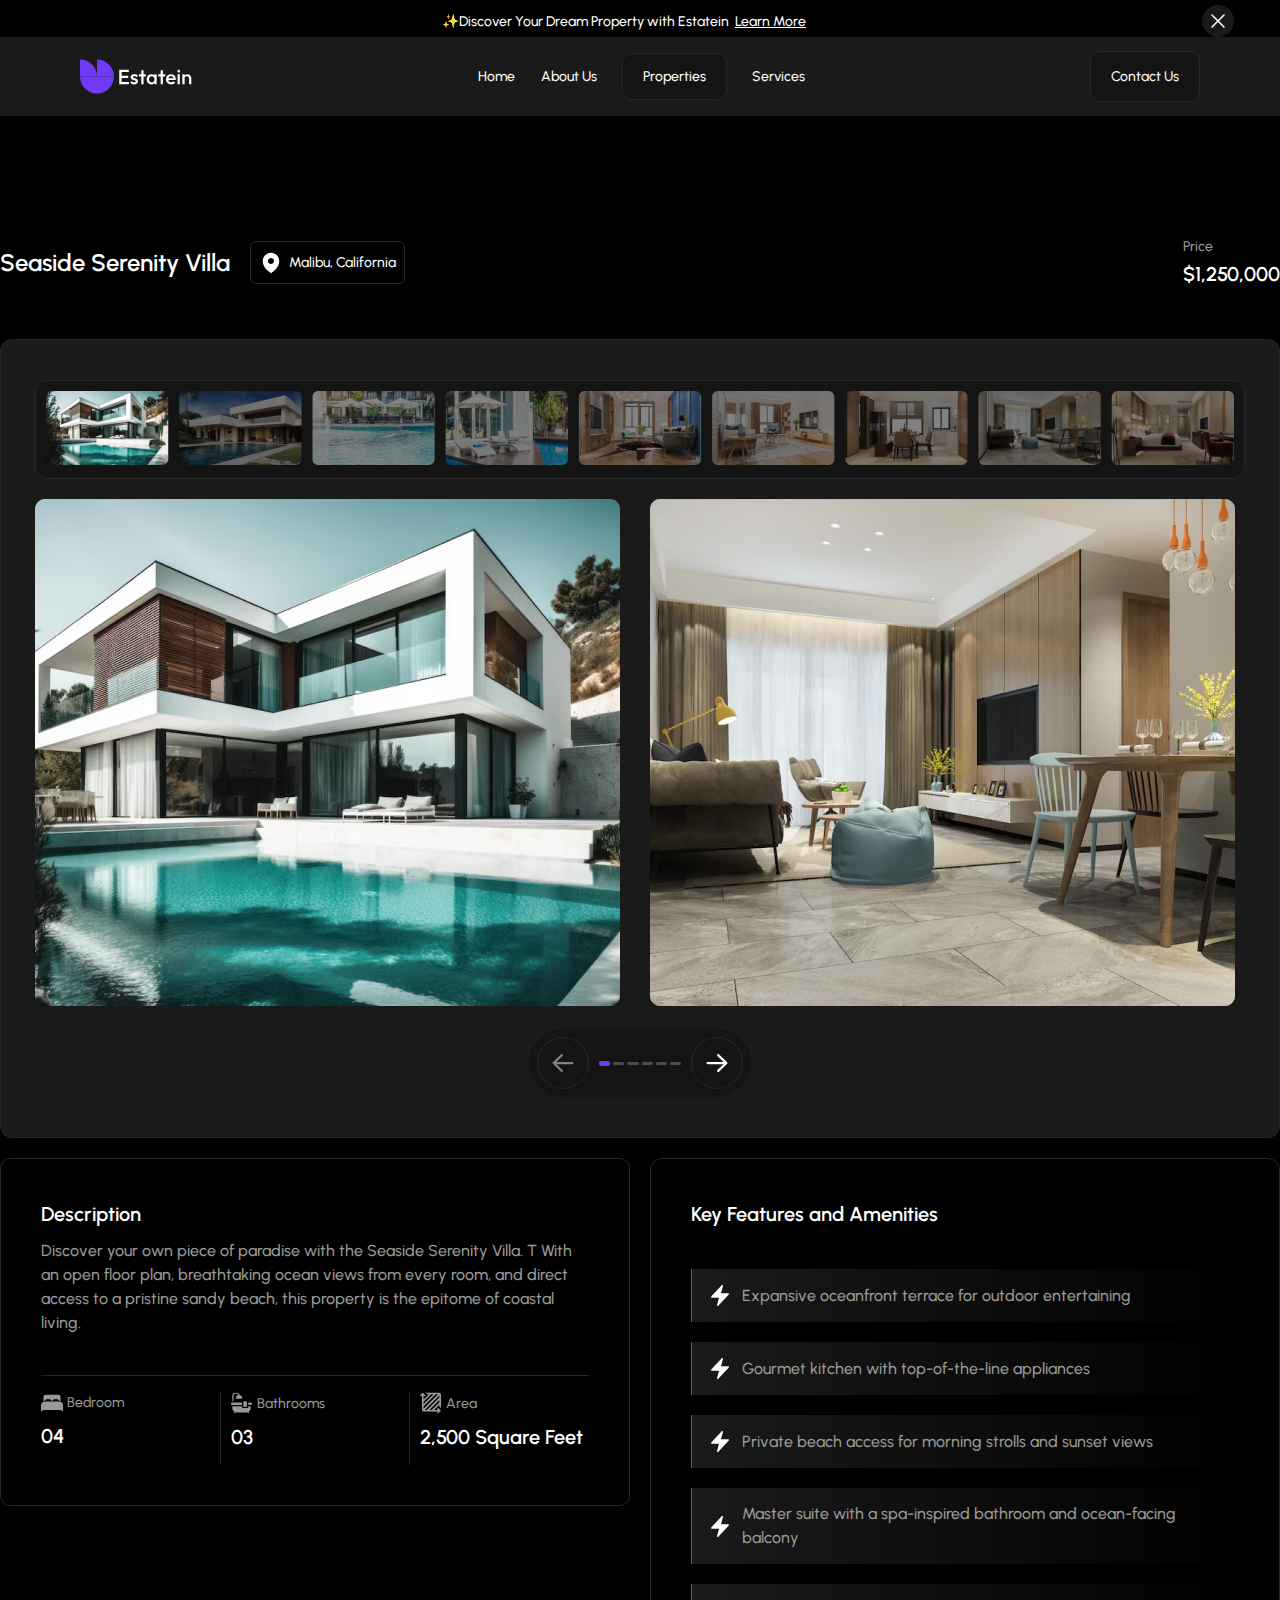
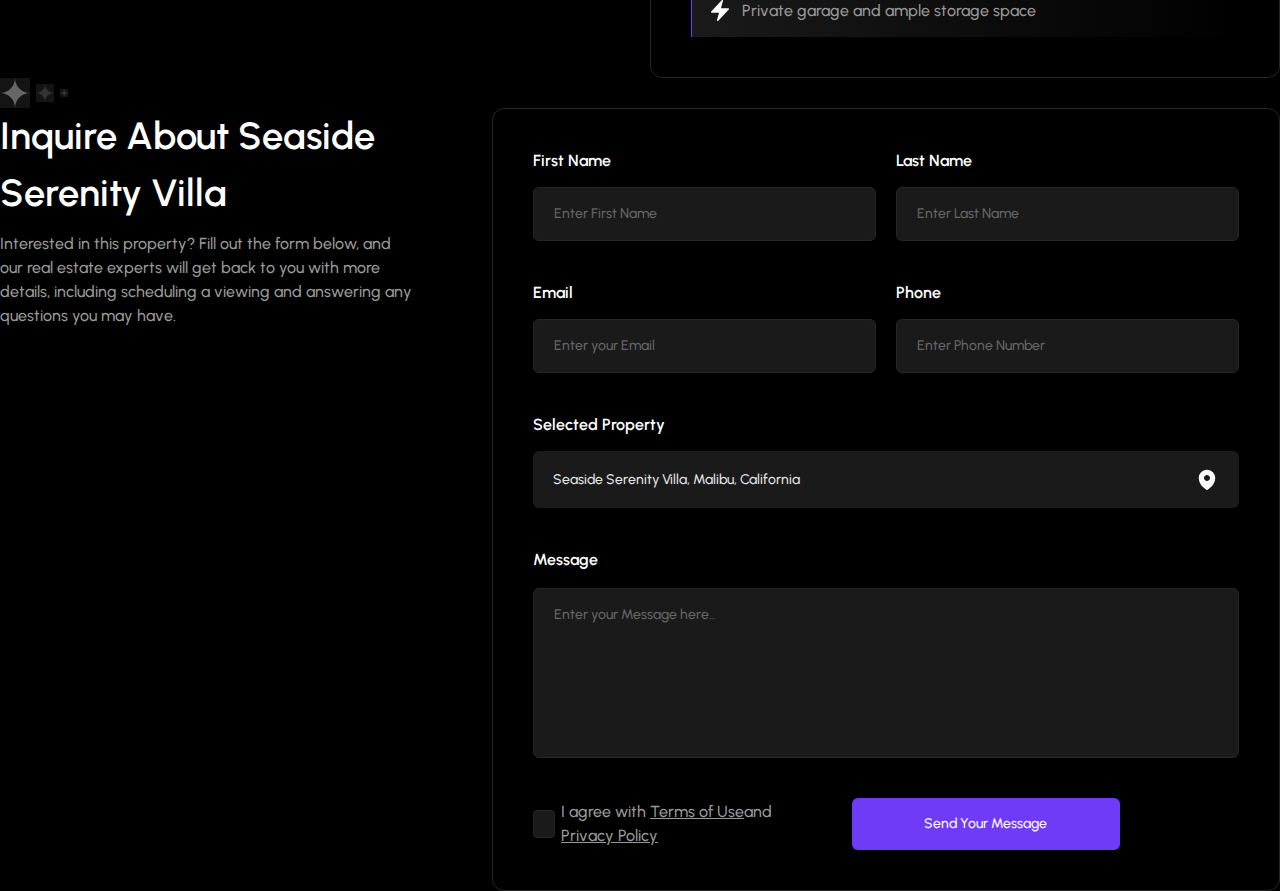
==== commit def70fc2: "property page some section added" ====
--- a/pages/details/index.html
+++ b/pages/details/index.html
@@ -55,6 +55,10 @@
         <div class="seaside">
 <div class="left-side">
     <p>Seaside Serenity Villa</p>
+    <div class="location">
+        <img src="../../assets/icons/details/location.svg" alt="">
+        <span>Malibu, California</span>
+    </div>
 </div>
 <div class="right-side">
     <div class="location">
@@ -78,25 +82,28 @@
 <section class="picturecard-section">
 <div class="container">
     <div class="pictures">
-        <div class="top">
-            <div class="picture picture1"><img src="../../assets/images/details/buildone.png" alt=""></div>
-            <div class="picture picture2"><img src="../../assets/images/details/buildtwo.png" alt=""></div>
-            <div class="picture picture3"><img src="../../assets/images/details/buildthree.png" alt=""></div>
-            <div class="picture picture4"><img src="../../assets/images/details/buildfour.png" alt=""></div>
-            <div class="picture picture5"><img src="../../assets/images/details/buildfive.png" alt=""></div>
-            <div class="picture picture6"><img src="../../assets/images/details/buildsix.png" alt=""></div>
-            <div class="picture picture7"><img src="../../assets/images/details/buildseven.png" alt=""></div>
-            <div class="picture picture8"><img src="../../assets/images/details/buildeight.png" alt=""></div>
-            <div class="picture picture9"><img src="../../assets/images/details/buildnine.png" alt=""></div>
-        </div>
-        <div class="middle">
-            <div class="picture1">
-                <img src="../../assets/images/details/bigimgone.png" alt="">
-            </div>
-            <div class="picture2">
-                <img src="../../assets/images/details/bigimgtwo.png" alt="">
-            </div>
-        </div>
+        <div class="start">
+            <div class="top">
+                <div class="picture picture1"><img src="../../assets/images/details/buildone.png" alt=""></div>
+                <div class="picture picture2"><img src="../../assets/images/details/buildtwo.png" alt=""></div>
+                <div class="picture picture3"><img src="../../assets/images/details/buildthree.png" alt=""></div>
+                <div class="picture picture4"><img src="../../assets/images/details/buildfour.png" alt=""></div>
+                <div class="picture picture5"><img src="../../assets/images/details/buildfive.png" alt=""></div>
+                <div class="picture picture6"><img src="../../assets/images/details/buildsix.png" alt=""></div>
+                <div class="picture picture7"><img src="../../assets/images/details/buildseven.png" alt=""></div>
+                <div class="picture picture8"><img src="../../assets/images/details/buildeight.png" alt=""></div>
+                <div class="picture picture9"><img src="../../assets/images/details/buildnine.png" alt=""></div>
+            </div>
+            <div class="middle">
+                <div class="picture1">
+                    <img src="../../assets/images/details/bigimgone.png" alt="">
+                </div>
+                <div class="picture2">
+                    <img src="../../assets/images/details/bigimgtwo.png" alt="">
+                </div>
+            </div>
+        </div>
+       
         <div class="bottom">
             <img src="../../assets/icons/details/leftarrow.svg" alt="">
             <div class="lines">
@@ -113,5 +120,178 @@
 </div>
 </section>
 
+
+
+
+<!-- Description  -->
+
+<section class="description-section">
+    <div class="container">
+        <div class="description-key">
+            <div class="left-side">
+                <div class="text1">
+                    <p>Description</p>
+                    <span>Discover your own piece of paradise with the Seaside Serenity Villa. T With an open floor plan, breathtaking ocean views from every room, and direct access to a pristine sandy beach, this property is the epitome of coastal living.</span>
+                </div>
+                <div class="text2">
+                        <div class="bottom">
+                            <div class="img1">
+                                <img src="../../assets/icons/details/bedroom.svg" alt="">
+                                <p>Bedroom</p>
+                            </div>
+                            <div class="img2">
+                                <p>04</p>
+                            </div>
+                        </div>
+                        <div class="line"></div>
+                        <div class="bottom">
+                            <div class="img1">
+                                <img src="../../assets/icons/details/bathroom.svg" alt="">
+                                <p>Bathrooms</p>
+                            </div>
+                            <div class="img2">
+                                <p>03</p>
+                            </div>
+                        </div>
+                        <div class="line"></div>
+                        <div class="bottom">
+                            <div class="img1">
+                                <img src="../../assets/icons/details/area.svg" alt="">
+                                <p>Area</p>
+                            </div>
+                            <div class="img2">
+                                <p>2,500 Square Feet</p>
+                            </div>
+                        </div>
+                        
+                </div>
+            </div>
+            <div class="right-side">
+                <div class="top">
+                    <p>Key Features and Amenities</p>
+                </div>
+                <div class="bottom">
+                    <div class="section">
+                        <div class="text">
+                            <img src="../../assets/icons/details/thunder.svg" alt="">
+                            <p>Expansive oceanfront terrace for outdoor entertaining</p>
+                        </div>
+                    </div>
+                    <div class="section">
+                        <div class="text">
+                            <img src="../../assets/icons/details/thunder.svg" alt="">
+                            <p>Gourmet kitchen with top-of-the-line appliances</p>
+                        </div>
+                    </div>
+                    <div class="section">
+                        <div class="text">
+                            <img src="../../assets/icons/details/thunder.svg" alt="">
+                            <p>Private beach access for morning strolls and sunset views</p>
+                        </div>
+                    </div>
+                    <div class="section">
+                        <div class="text">
+                            <img src="../../assets/icons/details/thunder.svg" alt="">
+                            <p>Master suite with a spa-inspired bathroom and ocean-facing balcony</p>
+                        </div>
+                    </div>
+                    <div class="section">
+                        <div class="text">
+                            <img src="../../assets/icons/details/thunder.svg" alt="">
+                            <p>Private garage and ample storage space</p>
+                        </div>
+                    </div>
+                </div>
+            </div>
+        </div>
+    </div>
+</section>
+
+
+<!-- Inquire about -->
+
+<section class="inquire-about-section">
+<div class="container">
+    <div class="stars">
+        <img src="../../assets/icons/home/starbig.svg" alt="">
+        <img src="../../assets/icons/home/starmiddle.svg" alt="">
+        <img src="../../assets/icons/home/starsmall.svg" alt="">
+    </div>
+    <div class="inquire-about">
+        <div class="left-side">
+            <div class="content">
+                <p>Inquire About Seaside Serenity Villa</p>
+                <span>Interested in this property? Fill out the form below, and our real estate experts will get back to you with more details, including scheduling a viewing and answering any questions you may have.</span>
+            </div>
+        </div>
+        <div class="right-side">
+
+         <div class="section section1">
+            <div class="left">
+                <div class="text">
+                    <p>First Name</p>
+                    <span>Enter First Name</span>
+                </div>
+            </div>
+            <div class="right">
+                <div class="text">
+                    <p>Last Name</p>
+                    <span>Enter Last Name</span>
+                </div>
+            </div>
+         </div>
+         <div class="section section2">
+            <div class="left">
+                <div class="text">
+                    <p>Email</p>
+                    <span>Enter your Email</span>
+                </div>
+            </div>
+            <div class="right">
+                <div class="text">
+                    <p>Phone</p>
+                    <span>Enter Phone Number</span>
+                </div>
+            </div>
+         </div>
+        <div class=" section section3">
+            <div class="text">
+                <p>Selected Property</p>
+                <div class="info">
+                    <span>
+                        Seaside Serenity Villa, Malibu, California
+                    </span>
+                    <img src="../../assets/icons/details/location.svg" alt="">
+                </div>
+            </div>
+        </div>
+        <div class=" section section4">
+            <div class="text">
+                <p>Message</p>
+                <div class="info">
+                    <span>
+                        Enter your Message here..
+                    </span>
+
+                </div>
+            </div>
+        </div>
+        <div class=" section section5">
+<div class="message">
+    <div class="left">
+        <div class="box"></div>
+        <p>I agree with <u>Terms of Use</u>and <u>Privacy Policy</u></p>
+    </div>
+    <div class="right">
+        <p>Send Your Message</p>
+    </div>
+</div>
+        </div>
+        </div> 
+    </div>
+</div>
+</section>
+
+
 </body>
 </html>--- a/scss/main.css
+++ b/scss/main.css
@@ -3193,6 +3193,12 @@
     gap: 10px;
   }
 }
+.seaside-section .container .seaside .left-side {
+  display: flex;
+  align-items: center;
+  gap: 20px;
+  flex: 1 0 0;
+}
 .seaside-section .container .seaside .left-side p {
   color: var(--Absolute-White, #FFF);
   font-family: Urbanist;
@@ -3206,13 +3212,7 @@
     font-size: 24px;
   }
 }
-.seaside-section .container .seaside .right-side {
-  display: flex;
-  align-items: center;
-  justify-content: space-between;
-  gap: 50px;
-}
-.seaside-section .container .seaside .right-side .location {
+.seaside-section .container .seaside .left-side .location {
   display: flex;
   padding: 10px;
   align-items: center;
@@ -3221,6 +3221,85 @@
   border: 1px solid #262626;
 }
 @media (max-width: 1596px) {
+  .seaside-section .container .seaside .left-side .location {
+    padding: 8px;
+    border-radius: 6px;
+  }
+}
+@media (max-width: 1200px) {
+  .seaside-section .container .seaside .left-side .location {
+    padding: 8px;
+    border-radius: 6px;
+    display: none;
+  }
+}
+.seaside-section .container .seaside .left-side .location span {
+  color: var(--Absolute-White, #FFF);
+  font-family: Urbanist;
+  font-size: 18px;
+  font-style: normal;
+  font-weight: 500;
+  line-height: 150%; /* 27px */
+}
+@media (max-width: 1596px) {
+  .seaside-section .container .seaside .left-side .location span {
+    font-size: 14px;
+  }
+}
+.seaside-section .container .seaside .right-side {
+  display: flex;
+  align-items: center;
+  justify-content: space-between;
+  gap: 50px;
+}
+.seaside-section .container .seaside .right-side .price {
+  display: flex;
+  flex-direction: column;
+  gap: 2px;
+}
+@media (max-width: 1200px) {
+  .seaside-section .container .seaside .right-side .price {
+    flex-direction: row;
+    gap: 4px;
+    align-items: center;
+  }
+}
+.seaside-section .container .seaside .right-side .price p {
+  color: var(--Grey-60, #999);
+  font-family: Urbanist;
+  font-size: 18px;
+  font-style: normal;
+  font-weight: 500;
+  line-height: 150%; /* 27px */
+}
+@media (max-width: 1596px) {
+  .seaside-section .container .seaside .right-side .price p {
+    font-size: 14px;
+  }
+}
+.seaside-section .container .seaside .right-side .price span {
+  color: var(--Absolute-White, #FFF);
+  font-family: Urbanist;
+  font-size: 24px;
+  font-style: normal;
+  font-weight: 600;
+  line-height: 150%; /* 36px */
+}
+@media (max-width: 1596px) {
+  .seaside-section .container .seaside .right-side .price span {
+    font-size: 20px;
+  }
+}
+.seaside-section .container .seaside .right-side .location {
+  display: flex;
+  padding: 10px;
+  align-items: center;
+  gap: 6px;
+  border-radius: 8px;
+  border: 1px solid #262626;
+  display: none;
+}
+@media (max-width: 1596px) {
   .seaside-section .container .seaside .right-side .location {
     padding: 8px;
     border-radius: 6px;
@@ -3230,6 +3309,7 @@
   .seaside-section .container .seaside .right-side .location {
     padding: 8px;
     border-radius: 6px;
+    display: initial;
   }
 }
 .seaside-section .container .seaside .right-side .location span {
@@ -3245,54 +3325,67 @@
     font-size: 14px;
   }
 }
-.seaside-section .container .seaside .right-side .price {
-  display: flex;
-  flex-direction: column;
-  gap: 2px;
-}
-.seaside-section .container .seaside .right-side .price p {
-  color: var(--Grey-60, #999);
-  font-family: Urbanist;
-  font-size: 18px;
-  font-style: normal;
-  font-weight: 500;
-  line-height: 150%; /* 27px */
-}
-@media (max-width: 1596px) {
-  .seaside-section .container .seaside .right-side .price p {
-    font-size: 14px;
-  }
-}
-.seaside-section .container .seaside .right-side .price span {
-  color: var(--Absolute-White, #FFF);
-  font-family: Urbanist;
-  font-size: 24px;
-  font-style: normal;
-  font-weight: 600;
-  line-height: 150%; /* 36px */
-}
-@media (max-width: 1596px) {
-  .seaside-section .container .seaside .right-side .price span {
-    font-size: 20px;
+@media (max-width: 1200px) {
+  .seaside-section .container .seaside .right-side .location img {
+    width: 20px;
+    height: 20px;
   }
 }
 
 .picturecard-section {
   margin-top: 50px;
 }
+@media (max-width: 1596px) {
+  .picturecard-section .container {
+    width: 100%;
+  }
+}
+@media (max-width: 1200px) {
+  .picturecard-section .container {
+    width: 100%;
+  }
+}
 .picturecard-section .container .pictures {
   display: flex;
-  padding: 40px;
+  padding: 50px;
   flex-direction: column;
   justify-content: center;
   align-items: center;
-  gap: 20px;
+  gap: 30px;
   align-self: stretch;
   border-radius: 12px;
   border: 1px solid #262626;
   background: #1A1A1A;
 }
-.picturecard-section .container .pictures .top {
+@media (max-width: 1596px) {
+  .picturecard-section .container .pictures {
+    padding: 40px;
+    gap: 20px;
+  }
+}
+@media (max-width: 1200px) {
+  .picturecard-section .container .pictures {
+    padding: 20px;
+    gap: 20px;
+  }
+}
+.picturecard-section .container .pictures .start {
+  display: flex;
+  flex-direction: column;
+  gap: 30px;
+}
+@media (max-width: 1596px) {
+  .picturecard-section .container .pictures .start {
+    gap: 20px;
+  }
+}
+@media (max-width: 1200px) {
+  .picturecard-section .container .pictures .start {
+    flex-direction: column-reverse;
+    gap: 20px;
+  }
+}
+.picturecard-section .container .pictures .start .top {
   display: flex;
   padding: 10px;
   align-items: flex-start;
@@ -3301,11 +3394,63 @@
   border: 1px solid #262626;
   background: #141414;
 }
-.picturecard-section .container .pictures .middle {
+@media (max-width: 1596px) {
+  .picturecard-section .container .pictures .start .top {
+    padding: 10px;
+    gap: 10px;
+  }
+}
+@media (max-width: 1200px) {
+  .picturecard-section .container .pictures .start .top {
+    padding: 10px;
+    gap: 10px;
+    align-self: center;
+  }
+}
+@media (max-width: 1200px) {
+  .picturecard-section .container .pictures .start .top .picture5 {
+    display: none;
+  }
+}
+@media (max-width: 1200px) {
+  .picturecard-section .container .pictures .start .top .picture6 {
+    display: none;
+  }
+}
+@media (max-width: 1200px) {
+  .picturecard-section .container .pictures .start .top .picture7 {
+    display: none;
+  }
+}
+@media (max-width: 1200px) {
+  .picturecard-section .container .pictures .start .top .picture8 {
+    display: none;
+  }
+}
+@media (max-width: 1200px) {
+  .picturecard-section .container .pictures .start .top .picture9 {
+    display: none;
+  }
+}
+.picturecard-section .container .pictures .start .middle {
   display: flex;
   align-items: flex-start;
   gap: 30px;
-  align-self: stretch;
+}
+@media (max-width: 1596px) {
+  .picturecard-section .container .pictures .start .middle {
+    gap: 30px;
+  }
+}
+@media (max-width: 1200px) {
+  .picturecard-section .container .pictures .start .middle {
+    align-self: center;
+  }
+}
+@media (max-width: 1200px) {
+  .picturecard-section .container .pictures .start .middle .picture2 {
+    display: none;
+  }
 }
 .picturecard-section .container .pictures .bottom {
   display: flex;
@@ -3314,6 +3459,21 @@
   gap: 10px;
   border-radius: 100px;
   background: #141414;
+}
+@media (max-width: 1596px) {
+  .picturecard-section .container .pictures .bottom {
+    padding: 8px;
+    gap: 10px;
+    border-radius: 100px;
+  }
+}
+@media (max-width: 1200px) {
+  .picturecard-section .container .pictures .bottom {
+    padding: 8px;
+    gap: 0;
+    justify-content: space-between;
+    align-self: stretch;
+  }
 }
 .picturecard-section .container .pictures .bottom img {
   display: flex;
@@ -3326,11 +3486,23 @@
 .picturecard-section .container .pictures .bottom img:hover {
   background-color: #703BF7;
 }
+@media (max-width: 1596px) {
+  .picturecard-section .container .pictures .bottom img {
+    padding: 10px;
+    gap: 10px;
+  }
+}
 .picturecard-section .container .pictures .bottom .lines {
   display: flex;
   width: 140px;
-  align-items: flex-start;
+  align-items: center;
   gap: 4px;
+}
+@media (max-width: 1596px) {
+  .picturecard-section .container .pictures .bottom .lines {
+    width: 82px;
+    gap: 3px;
+  }
 }
 .picturecard-section .container .pictures .bottom .lines .line1 {
   height: 5px;
@@ -3344,6 +3516,699 @@
   border-radius: 60px;
   background: #4D4D4D;
 }
+@media (max-width: 1596px) {
+  .picturecard-section .container .pictures .bottom .lines .line {
+    height: 3px;
+  }
+}
+
+.description-section {
+  margin-top: 30px;
+}
+@media (max-width: 1596px) {
+  .description-section {
+    margin-top: 20px;
+  }
+}
+@media (max-width: 1596px) {
+  .description-section .container {
+    width: 100%;
+  }
+}
+@media (max-width: 1200px) {
+  .description-section .container {
+    width: 100%;
+  }
+}
+.description-section .container .description-key {
+  display: flex;
+  align-items: flex-start;
+  gap: 30px;
+  align-self: stretch;
+}
+@media (max-width: 1596px) {
+  .description-section .container .description-key {
+    gap: 20px;
+  }
+}
+@media (max-width: 1200px) {
+  .description-section .container .description-key {
+    flex-direction: column;
+  }
+}
+.description-section .container .description-key .left-side {
+  display: flex;
+  padding: 50px;
+  flex-direction: column;
+  align-items: flex-start;
+  gap: 50px;
+  flex: 1 0 0;
+  border-radius: 12px;
+  border: 1px solid #262626;
+}
+@media (max-width: 1596px) {
+  .description-section .container .description-key .left-side {
+    padding: 40px;
+    gap: 40px;
+    border-radius: 10px;
+  }
+}
+@media (max-width: 1200px) {
+  .description-section .container .description-key .left-side {
+    padding: 20px;
+    gap: 20px;
+  }
+}
+.description-section .container .description-key .left-side .text1 {
+  display: flex;
+  flex-direction: column;
+  align-items: flex-start;
+  gap: 14px;
+  align-self: stretch;
+}
+@media (max-width: 1596px) {
+  .description-section .container .description-key .left-side .text1 {
+    gap: 10px;
+  }
+}
+@media (max-width: 1200px) {
+  .description-section .container .description-key .left-side .text1 {
+    gap: 6px;
+  }
+}
+.description-section .container .description-key .left-side .text1 p {
+  color: var(--Absolute-White, #FFF);
+  font-family: Urbanist;
+  font-size: 24px;
+  font-style: normal;
+  font-weight: 600;
+  line-height: 150%; /* 36px */
+}
+@media (max-width: 1596px) {
+  .description-section .container .description-key .left-side .text1 p {
+    font-size: 20px;
+  }
+}
+@media (max-width: 1200px) {
+  .description-section .container .description-key .left-side .text1 p {
+    font-size: 18px;
+  }
+}
+.description-section .container .description-key .left-side .text1 span {
+  color: var(--Grey-60, #999);
+  font-family: Urbanist;
+  font-size: 18px;
+  font-style: normal;
+  font-weight: 500;
+  line-height: 150%; /* 27px */
+}
+@media (max-width: 1596px) {
+  .description-section .container .description-key .left-side .text1 span {
+    font-size: 16px;
+  }
+}
+@media (max-width: 1200px) {
+  .description-section .container .description-key .left-side .text1 span {
+    font-size: 14px;
+  }
+}
+.description-section .container .description-key .left-side .text2 {
+  display: flex;
+  padding-top: 20px;
+  align-items: flex-start;
+  gap: 20px;
+  align-self: stretch;
+  border-top: 1px solid #262626;
+}
+@media (max-width: 1596px) {
+  .description-section .container .description-key .left-side .text2 {
+    padding-top: 16px;
+    gap: 10px;
+  }
+}
+@media (max-width: 1200px) {
+  .description-section .container .description-key .left-side .text2 {
+    padding-top: 20px;
+    gap: 20px;
+  }
+}
+.description-section .container .description-key .left-side .text2 .bottom {
+  display: flex;
+  flex-direction: column;
+  align-items: flex-start;
+  gap: 10px;
+  flex: 1 0 0;
+}
+@media (max-width: 1596px) {
+  .description-section .container .description-key .left-side .text2 .bottom {
+    gap: 8px;
+  }
+}
+@media (max-width: 1200px) {
+  .description-section .container .description-key .left-side .text2 .bottom {
+    gap: 6px;
+  }
+}
+.description-section .container .description-key .left-side .text2 .bottom .img1 {
+  display: flex;
+  align-items: center;
+  gap: 6px;
+  align-self: stretch;
+}
+@media (max-width: 1596px) {
+  .description-section .container .description-key .left-side .text2 .bottom .img1 {
+    gap: 4px;
+  }
+}
+@media (max-width: 1200px) {
+  .description-section .container .description-key .left-side .text2 .bottom .img1 {
+    gap: 4px;
+  }
+}
+.description-section .container .description-key .left-side .text2 .bottom .img1 p {
+  color: var(--Grey-60, #999);
+  font-family: Urbanist;
+  font-size: 18px;
+  font-style: normal;
+  font-weight: 500;
+  line-height: 150%; /* 27px */
+}
+@media (max-width: 1596px) {
+  .description-section .container .description-key .left-side .text2 .bottom .img1 p {
+    font-size: 14px;
+  }
+}
+@media (max-width: 1200px) {
+  .description-section .container .description-key .left-side .text2 .bottom .img1 p {
+    font-size: 14px;
+  }
+}
+@media (max-width: 1200px) {
+  .description-section .container .description-key .left-side .text2 .bottom .img1 img {
+    width: 22px;
+    height: 17px;
+    flex-shrink: 0;
+  }
+}
+.description-section .container .description-key .left-side .text2 .bottom .img2 p {
+  color: var(--Absolute-White, #FFF);
+  font-family: Urbanist;
+  font-size: 24px;
+  font-style: normal;
+  font-weight: 600;
+  line-height: 150%; /* 36px */
+}
+@media (max-width: 1596px) {
+  .description-section .container .description-key .left-side .text2 .bottom .img2 p {
+    font-size: 20px;
+  }
+}
+@media (max-width: 1200px) {
+  .description-section .container .description-key .left-side .text2 .bottom .img2 p {
+    font-size: 18px;
+  }
+}
+.description-section .container .description-key .left-side .text2 .line {
+  width: 1px;
+  height: 73px;
+  background: #262626;
+}
+@media (max-width: 1200px) {
+  .description-section .container .description-key .left-side .text2 .line {
+    height: 54px;
+  }
+}
+.description-section .container .right-side {
+  display: flex;
+  padding: 50px;
+  flex-direction: column;
+  align-items: flex-start;
+  gap: 50px;
+  flex: 1 0 0;
+  border-radius: 12px;
+  border: 1px solid #262626;
+}
+@media (max-width: 1596px) {
+  .description-section .container .right-side {
+    padding: 40px;
+    gap: 40px;
+  }
+}
+@media (max-width: 1200px) {
+  .description-section .container .right-side {
+    padding: 20px;
+    gap: 20px;
+  }
+}
+.description-section .container .right-side .top p {
+  color: var(--Absolute-White, #FFF);
+  font-family: Urbanist;
+  font-size: 24px;
+  font-style: normal;
+  font-weight: 600;
+  line-height: 150%; /* 36px */
+}
+@media (max-width: 1596px) {
+  .description-section .container .right-side .top p {
+    font-size: 20px;
+  }
+}
+@media (max-width: 1200px) {
+  .description-section .container .right-side .top p {
+    font-size: 18px;
+  }
+}
+.description-section .container .right-side .bottom {
+  display: flex;
+  flex-direction: column;
+  align-items: flex-start;
+  gap: 30px;
+  align-self: stretch;
+}
+@media (max-width: 1596px) {
+  .description-section .container .right-side .bottom {
+    gap: 20px;
+  }
+}
+@media (max-width: 1200px) {
+  .description-section .container .right-side .bottom {
+    gap: 18px;
+  }
+}
+.description-section .container .right-side .bottom .section {
+  display: flex;
+  padding: 18px 24px;
+  align-items: center;
+  gap: 10px;
+  align-self: stretch;
+  border-left: 1px solid var(--Purple-60, #703BF7);
+  background: linear-gradient(90deg, #1A1A1A 0%, rgba(26, 26, 26, 0) 100%);
+}
+@media (max-width: 1596px) {
+  .description-section .container .right-side .bottom .section {
+    padding: 14px 16px;
+  }
+}
+@media (max-width: 1200px) {
+  .description-section .container .right-side .bottom .section {
+    padding: 10px 12px;
+  }
+}
+.description-section .container .right-side .bottom .section .text {
+  display: flex;
+  align-items: center;
+  gap: 10px;
+}
+.description-section .container .right-side .bottom .section .text p {
+  color: var(--Grey-60, #999);
+  font-family: Urbanist;
+  font-size: 18px;
+  font-style: normal;
+  font-weight: 500;
+  line-height: 150%; /* 27px */
+}
+@media (max-width: 1596px) {
+  .description-section .container .right-side .bottom .section .text p {
+    font-size: 16px;
+  }
+}
+@media (max-width: 1200px) {
+  .description-section .container .right-side .bottom .section .text p {
+    font-size: 14px;
+  }
+}
+
+@media (max-width: 1596px) {
+  .inquire-about-section .container {
+    width: 100%;
+  }
+}
+.inquire-about-section .container .stars {
+  display: flex;
+  align-items: center;
+  gap: 6px;
+}
+.inquire-about-section .container .inquire-about {
+  display: flex;
+  align-items: flex-start;
+  justify-content: space-between;
+  gap: 100px;
+}
+@media (max-width: 1596px) {
+  .inquire-about-section .container .inquire-about {
+    gap: 80px;
+  }
+}
+.inquire-about-section .container .inquire-about .left-side .content {
+  display: flex;
+  width: 519px;
+  flex-direction: column;
+  align-items: flex-start;
+  gap: 14px;
+  flex-shrink: 0;
+}
+@media (max-width: 1596px) {
+  .inquire-about-section .container .inquire-about .left-side .content {
+    gap: 10px;
+    width: 412px;
+  }
+}
+.inquire-about-section .container .inquire-about .left-side .content p {
+  color: var(--Absolute-White, #FFF);
+  font-family: Urbanist;
+  font-size: 48px;
+  font-style: normal;
+  font-weight: 600;
+  line-height: 150%; /* 72px */
+}
+@media (max-width: 1596px) {
+  .inquire-about-section .container .inquire-about .left-side .content p {
+    font-size: 38px;
+  }
+}
+.inquire-about-section .container .inquire-about .left-side .content span {
+  color: var(--Grey-60, #999);
+  font-family: Urbanist;
+  font-size: 18px;
+  font-style: normal;
+  font-weight: 500;
+  line-height: 150%; /* 27px */
+}
+@media (max-width: 1596px) {
+  .inquire-about-section .container .inquire-about .left-side .content span {
+    font-size: 16px;
+  }
+}
+.inquire-about-section .container .inquire-about .right-side {
+  display: flex;
+  padding: 50px;
+  flex-direction: column;
+  justify-content: center;
+  align-items: center;
+  gap: 30px;
+  flex: 1 0 0;
+  border-radius: 12px;
+  border: 1px solid #262626;
+}
+@media (max-width: 1596px) {
+  .inquire-about-section .container .inquire-about .right-side {
+    padding: 40px;
+    gap: 40px;
+  }
+}
+.inquire-about-section .container .inquire-about .right-side .section {
+  display: flex;
+  align-items: flex-start;
+  gap: 30px;
+  align-self: stretch;
+}
+@media (max-width: 1596px) {
+  .inquire-about-section .container .inquire-about .right-side .section {
+    gap: 20px;
+  }
+}
+.inquire-about-section .container .inquire-about .right-side .section .left {
+  flex: 1 0 0;
+}
+.inquire-about-section .container .inquire-about .right-side .section .left .text {
+  display: flex;
+  flex-direction: column;
+  align-items: flex-start;
+  gap: 16px;
+  flex: 1 0 0;
+}
+@media (max-width: 1596px) {
+  .inquire-about-section .container .inquire-about .right-side .section .left .text {
+    gap: 14px;
+  }
+}
+.inquire-about-section .container .inquire-about .right-side .section .left .text p {
+  color: var(--Absolute-White, #FFF);
+  font-family: Urbanist;
+  font-size: 20px;
+  font-style: normal;
+  font-weight: 600;
+  line-height: 150%; /* 30px */
+}
+@media (max-width: 1596px) {
+  .inquire-about-section .container .inquire-about .right-side .section .left .text p {
+    font-size: 16px;
+  }
+}
+.inquire-about-section .container .inquire-about .right-side .section .left .text span {
+  color: var(--Grey-40, #666);
+  font-family: Urbanist;
+  font-size: 18px;
+  font-style: normal;
+  font-weight: 500;
+  line-height: 20px; /* 111.111% */
+  display: flex;
+  padding: 24px 20px;
+  align-items: center;
+  gap: 12px;
+  align-self: stretch;
+  border-radius: 8px;
+  border: 1px solid #262626;
+  background: #1A1A1A;
+}
+@media (max-width: 1596px) {
+  .inquire-about-section .container .inquire-about .right-side .section .left .text span {
+    font-size: 14px;
+    padding: 16px 20px;
+    gap: 12px;
+    border-radius: 6px;
+  }
+}
+.inquire-about-section .container .inquire-about .right-side .section .right {
+  flex: 1 0 0;
+}
+.inquire-about-section .container .inquire-about .right-side .section .right .text {
+  display: flex;
+  flex-direction: column;
+  align-items: flex-start;
+  gap: 16px;
+  flex: 1 0 0;
+}
+@media (max-width: 1596px) {
+  .inquire-about-section .container .inquire-about .right-side .section .right .text {
+    gap: 14px;
+  }
+}
+.inquire-about-section .container .inquire-about .right-side .section .right .text p {
+  color: var(--Absolute-White, #FFF);
+  font-family: Urbanist;
+  font-size: 20px;
+  font-style: normal;
+  font-weight: 600;
+  line-height: 150%; /* 30px */
+}
+@media (max-width: 1596px) {
+  .inquire-about-section .container .inquire-about .right-side .section .right .text p {
+    font-size: 16px;
+  }
+}
+.inquire-about-section .container .inquire-about .right-side .section .right .text span {
+  color: var(--Grey-40, #666);
+  font-family: Urbanist;
+  font-size: 18px;
+  font-style: normal;
+  font-weight: 500;
+  line-height: 20px; /* 111.111% */
+  display: flex;
+  padding: 24px 20px;
+  align-items: center;
+  gap: 12px;
+  align-self: stretch;
+  border-radius: 8px;
+  border: 1px solid #262626;
+  background: #1A1A1A;
+}
+@media (max-width: 1596px) {
+  .inquire-about-section .container .inquire-about .right-side .section .right .text span {
+    font-size: 14px;
+    padding: 16px 20px;
+    gap: 12px;
+    border-radius: 6px;
+  }
+}
+.inquire-about-section .container .inquire-about .right-side .section3 .text {
+  display: flex;
+  flex-direction: column;
+  align-items: flex-start;
+  gap: 16px;
+  align-self: stretch;
+  flex: 1 0 0;
+}
+@media (max-width: 1596px) {
+  .inquire-about-section .container .inquire-about .right-side .section3 .text {
+    gap: 14px;
+  }
+}
+.inquire-about-section .container .inquire-about .right-side .section3 .text p {
+  color: var(--Absolute-White, #FFF);
+  font-family: Urbanist;
+  font-size: 20px;
+  font-style: normal;
+  font-weight: 600;
+  line-height: 150%; /* 30px */
+}
+@media (max-width: 1596px) {
+  .inquire-about-section .container .inquire-about .right-side .section3 .text p {
+    font-size: 16px;
+  }
+}
+.inquire-about-section .container .inquire-about .right-side .section3 .text .info {
+  display: flex;
+  padding: 24px 20px;
+  align-items: center;
+  justify-content: space-between;
+  gap: 12px;
+  align-self: stretch;
+  border-radius: 8px;
+  background: #1A1A1A;
+}
+@media (max-width: 1596px) {
+  .inquire-about-section .container .inquire-about .right-side .section3 .text .info {
+    padding: 16px 20px;
+    gap: 12px;
+    border-radius: 6px;
+  }
+}
+.inquire-about-section .container .inquire-about .right-side .section3 .text .info span {
+  color: #E4E4E7;
+  font-family: Urbanist;
+  font-size: 20px;
+  font-style: normal;
+  font-weight: 500;
+  line-height: 20px; /* 100% */
+}
+@media (max-width: 1596px) {
+  .inquire-about-section .container .inquire-about .right-side .section3 .text .info span {
+    font-size: 14px;
+  }
+}
+.inquire-about-section .container .inquire-about .right-side .section4 .text {
+  display: flex;
+  flex-direction: column;
+  align-items: flex-start;
+  gap: 16px;
+  align-self: stretch;
+  flex: 1 0 0;
+}
+@media (max-width: 1596px) {
+  .inquire-about-section .container .inquire-about .right-side .section4 .text {
+    gap: 16px;
+  }
+}
+.inquire-about-section .container .inquire-about .right-side .section4 .text p {
+  color: var(--Absolute-White, #FFF);
+  font-family: Urbanist;
+  font-size: 20px;
+  font-style: normal;
+  font-weight: 600;
+  line-height: 150%; /* 30px */
+}
+@media (max-width: 1596px) {
+  .inquire-about-section .container .inquire-about .right-side .section4 .text p {
+    font-size: 16px;
+  }
+}
+.inquire-about-section .container .inquire-about .right-side .section4 .text .info {
+  display: flex;
+  height: 170px;
+  padding: 24px 20px;
+  align-items: flex-start;
+  gap: 12px;
+  align-self: stretch;
+  border-radius: 8px;
+  border: 1px solid #262626;
+  background: #1A1A1A;
+}
+@media (max-width: 1596px) {
+  .inquire-about-section .container .inquire-about .right-side .section4 .text .info {
+    padding: 16px 20px;
+    gap: 12px;
+    border-radius: 6px;
+  }
+}
+.inquire-about-section .container .inquire-about .right-side .section4 .text .info span {
+  color: var(--Grey-40, #666);
+  font-family: Urbanist;
+  font-size: 18px;
+  font-style: normal;
+  font-weight: 500;
+  line-height: 20px; /* 111.111% */
+}
+@media (max-width: 1596px) {
+  .inquire-about-section .container .inquire-about .right-side .section4 .text .info span {
+    font-size: 14px;
+  }
+}
+.inquire-about-section .container .inquire-about .right-side .section5 .message {
+  display: flex;
+  justify-content: center;
+  align-items: center;
+  gap: 50px;
+  align-self: stretch;
+}
+@media (max-width: 1596px) {
+  .inquire-about-section .container .inquire-about .right-side .section5 .message {
+    gap: 50px;
+  }
+}
+.inquire-about-section .container .inquire-about .right-side .section5 .message .left {
+  display: flex;
+  align-items: center;
+  gap: 10px;
+  flex: 1 0 0;
+}
+@media (max-width: 1596px) {
+  .inquire-about-section .container .inquire-about .right-side .section5 .message .left {
+    gap: 6px;
+  }
+}
+.inquire-about-section .container .inquire-about .right-side .section5 .message .left .box {
+  width: 28px;
+  height: 28px;
+  border-radius: 4px;
+  border: 1px solid #262626;
+  background: #1A1A1A;
+}
+.inquire-about-section .container .inquire-about .right-side .section5 .message .left p {
+  color: var(--Grey-60, #999);
+  font-family: Urbanist;
+  font-size: 18px;
+  font-style: normal;
+  font-weight: 500;
+  line-height: 150%; /* 27px */
+}
+@media (max-width: 1596px) {
+  .inquire-about-section .container .inquire-about .right-side .section5 .message .left p {
+    font-size: 16px;
+  }
+}
+.inquire-about-section .container .inquire-about .right-side .section5 .message .right p {
+  display: flex;
+  padding: 18px 46px;
+  justify-content: center;
+  align-items: center;
+  gap: 67px;
+  border-radius: 8px;
+  background: var(--Purple-60, #703BF7);
+  color: var(--Absolute-White, #FFF);
+  font-family: Urbanist;
+  font-size: 18px;
+  font-style: normal;
+  font-weight: 500;
+  line-height: 24px; /* 133.333% */
+}
+@media (max-width: 1596px) {
+  .inquire-about-section .container .inquire-about .right-side .section5 .message .right p {
+    font-size: 14px;
+    border-radius: 6px;
+    padding: 14px 34px;
+  }
+}
 
 footer {
   margin-top: 100px;
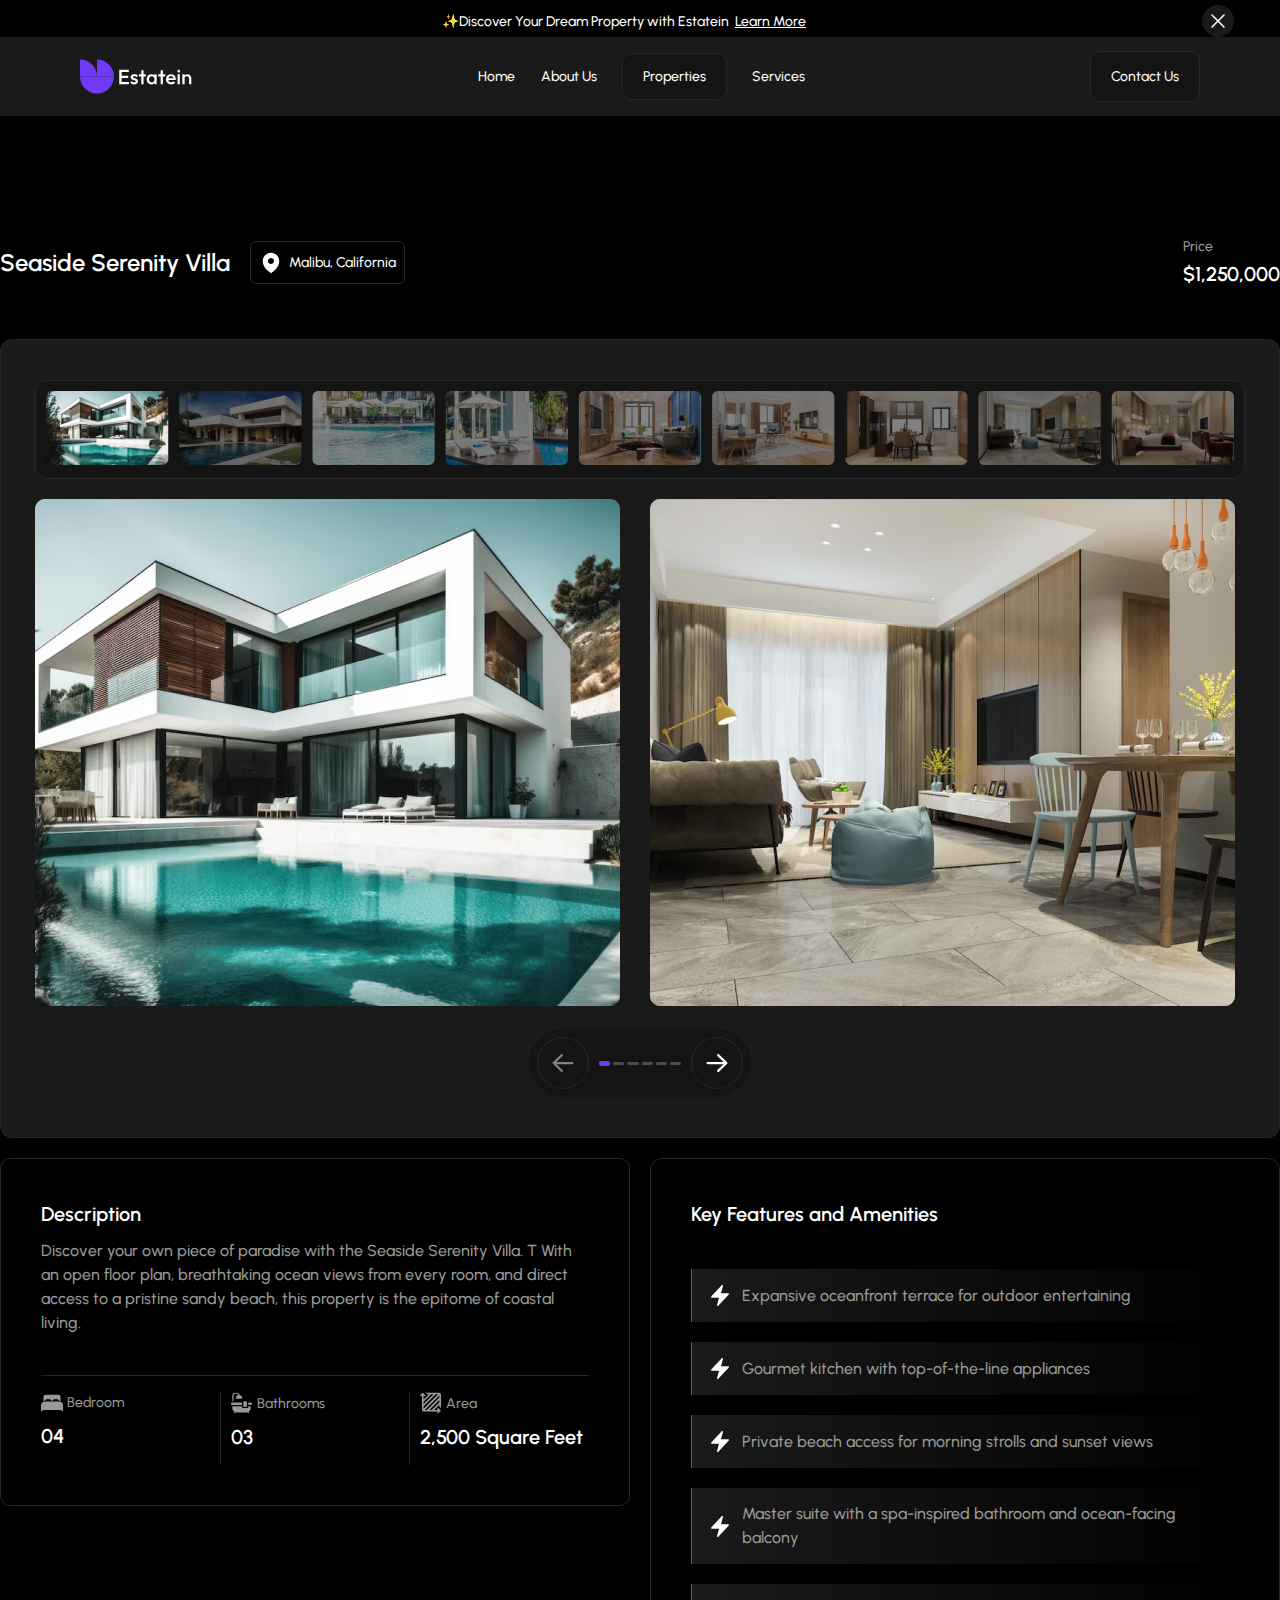
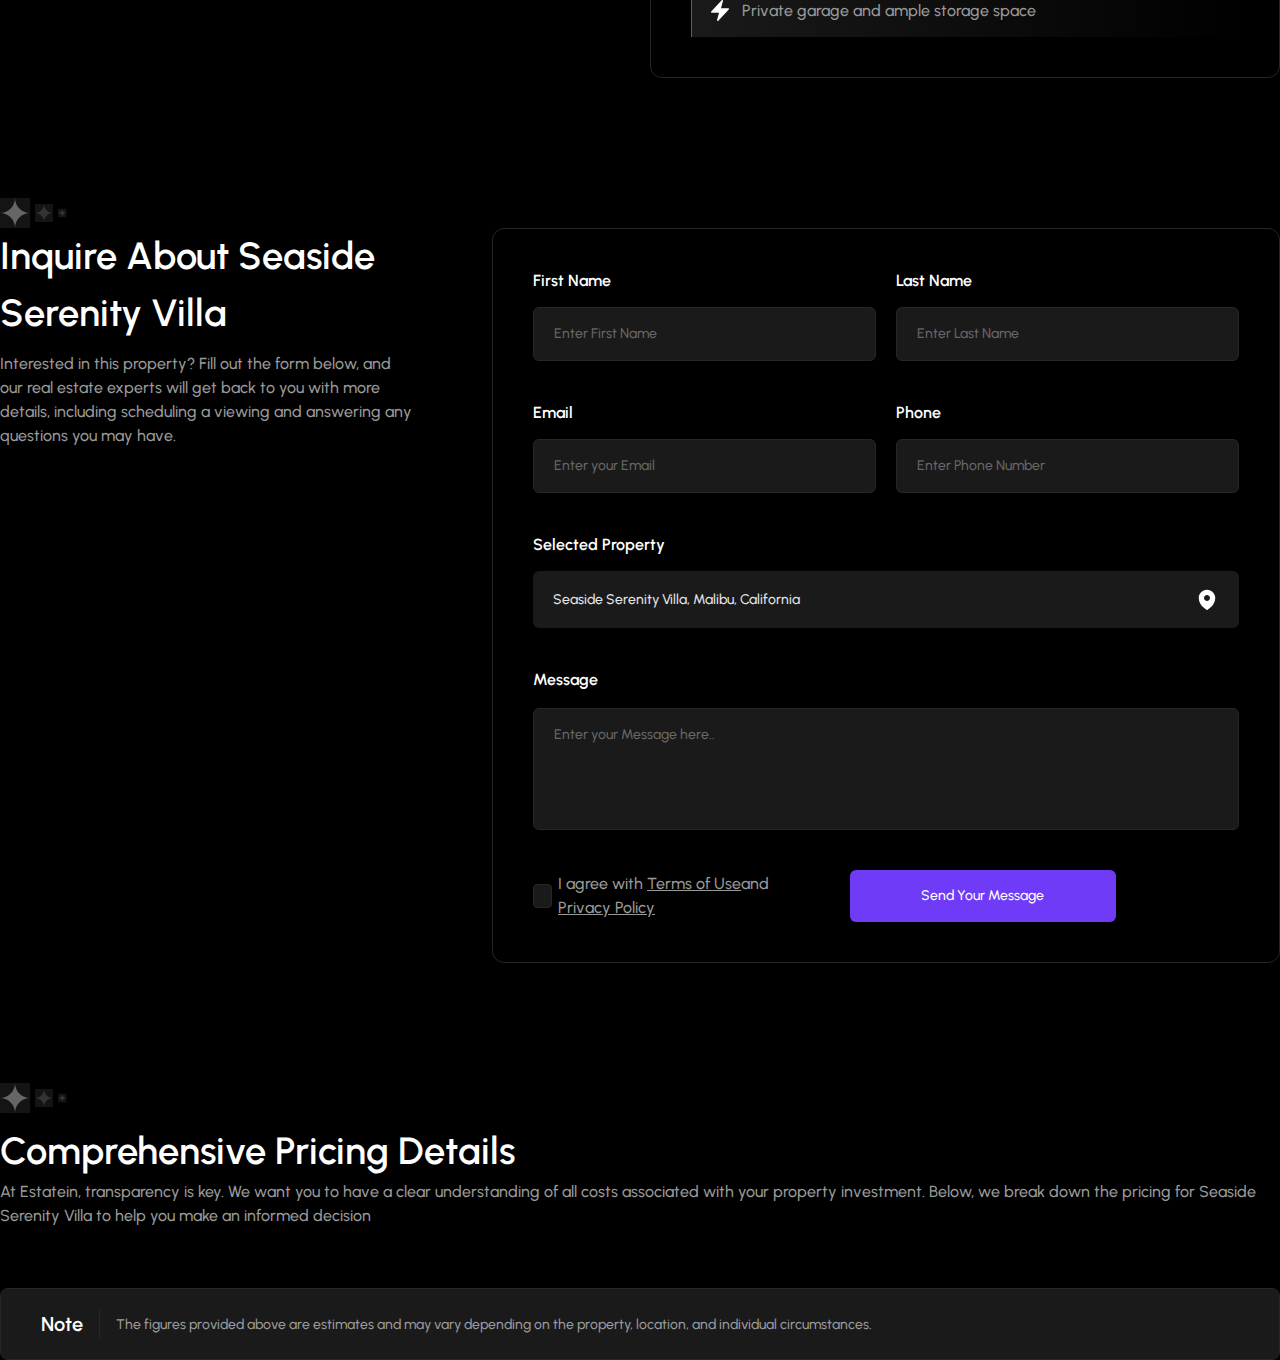
==== commit 4ddcb3a8: "pricing and note section added" ====
--- a/pages/details/index.html
+++ b/pages/details/index.html
@@ -293,5 +293,41 @@
 </section>
 
 
+
+<!-- Pricing details -->
+
+
+
+<section class="pricing-details-section">
+    <div class="container">
+        <div class="content">
+            <div class="stars">
+                <img src="../../assets/icons/home/starbig.svg" alt="">
+                <img src="../../assets/icons/home/starmiddle.svg" alt="">
+                <img src="../../assets/icons/home/starsmall.svg" alt="">
+            </div>
+            <div class="text">
+                <p>Comprehensive Pricing Details</p>
+                <span>At Estatein, transparency is key. We want you to have a clear understanding of all costs associated with your property investment. Below, we break down the pricing for Seaside Serenity Villa to help you make an informed decision</span>
+            </div>
+        </div>
+    </div>
+</section>
+
+
+<!-- Note -->
+
+<section class="note-section">
+    <div class="container">
+        <div class="note">
+            <div class="content">
+                <p>Note</p>
+                <div class="line"></div>
+                <span>The figures provided above are estimates and may vary depending on the property, location, and individual circumstances.</span>
+            </div>
+        </div>
+    </div>
+</section>
+
 </body>
 </html>--- a/scss/main.css
+++ b/scss/main.css
@@ -3537,7 +3537,7 @@
 }
 @media (max-width: 1200px) {
   .description-section .container {
-    width: 100%;
+    width: 390px;
   }
 }
 .description-section .container .description-key {
@@ -3838,15 +3838,38 @@
   }
 }
 
+.inquire-about-section {
+  margin-top: 150px;
+}
+@media (max-width: 1596px) {
+  .inquire-about-section {
+    margin-top: 120px;
+  }
+}
+@media (max-width: 1200px) {
+  .inquire-about-section {
+    margin-top: 80px;
+  }
+}
 @media (max-width: 1596px) {
   .inquire-about-section .container {
     width: 100%;
   }
 }
+@media (max-width: 1200px) {
+  .inquire-about-section .container {
+    width: 390px;
+  }
+}
 .inquire-about-section .container .stars {
   display: flex;
   align-items: center;
   gap: 6px;
+}
+@media (max-width: 1596px) {
+  .inquire-about-section .container .stars {
+    gap: 4.8px;
+  }
 }
 .inquire-about-section .container .inquire-about {
   display: flex;
@@ -3857,6 +3880,12 @@
 @media (max-width: 1596px) {
   .inquire-about-section .container .inquire-about {
     gap: 80px;
+  }
+}
+@media (max-width: 1200px) {
+  .inquire-about-section .container .inquire-about {
+    gap: 40px;
+    flex-direction: column;
   }
 }
 .inquire-about-section .container .inquire-about .left-side .content {
@@ -3873,6 +3902,12 @@
     width: 412px;
   }
 }
+@media (max-width: 1200px) {
+  .inquire-about-section .container .inquire-about .left-side .content {
+    gap: 8px;
+    width: 357px;
+  }
+}
 .inquire-about-section .container .inquire-about .left-side .content p {
   color: var(--Absolute-White, #FFF);
   font-family: Urbanist;
@@ -3886,6 +3921,11 @@
     font-size: 38px;
   }
 }
+@media (max-width: 1200px) {
+  .inquire-about-section .container .inquire-about .left-side .content p {
+    font-size: 28px;
+  }
+}
 .inquire-about-section .container .inquire-about .left-side .content span {
   color: var(--Grey-60, #999);
   font-family: Urbanist;
@@ -3897,6 +3937,11 @@
 @media (max-width: 1596px) {
   .inquire-about-section .container .inquire-about .left-side .content span {
     font-size: 16px;
+  }
+}
+@media (max-width: 1200px) {
+  .inquire-about-section .container .inquire-about .left-side .content span {
+    font-size: 14px;
   }
 }
 .inquire-about-section .container .inquire-about .right-side {
@@ -3916,15 +3961,26 @@
     gap: 40px;
   }
 }
+@media (max-width: 1200px) {
+  .inquire-about-section .container .inquire-about .right-side {
+    padding: 20px;
+    gap: 30px;
+  }
+}
 .inquire-about-section .container .inquire-about .right-side .section {
   display: flex;
-  align-items: flex-start;
   gap: 30px;
   align-self: stretch;
 }
 @media (max-width: 1596px) {
   .inquire-about-section .container .inquire-about .right-side .section {
     gap: 20px;
+  }
+}
+@media (max-width: 1200px) {
+  .inquire-about-section .container .inquire-about .right-side .section {
+    gap: 20px;
+    flex-direction: column;
   }
 }
 .inquire-about-section .container .inquire-about .right-side .section .left {
@@ -3942,6 +3998,11 @@
     gap: 14px;
   }
 }
+@media (max-width: 1200px) {
+  .inquire-about-section .container .inquire-about .right-side .section .left .text {
+    gap: 10px;
+  }
+}
 .inquire-about-section .container .inquire-about .right-side .section .left .text p {
   color: var(--Absolute-White, #FFF);
   font-family: Urbanist;
@@ -3951,6 +4012,11 @@
   line-height: 150%; /* 30px */
 }
 @media (max-width: 1596px) {
+  .inquire-about-section .container .inquire-about .right-side .section .left .text p {
+    font-size: 16px;
+  }
+}
+@media (max-width: 1200px) {
   .inquire-about-section .container .inquire-about .right-side .section .left .text p {
     font-size: 16px;
   }
@@ -3979,6 +4045,14 @@
     border-radius: 6px;
   }
 }
+@media (max-width: 1200px) {
+  .inquire-about-section .container .inquire-about .right-side .section .left .text span {
+    font-size: 14px;
+    padding: 16px 20px;
+    gap: 12px;
+    border-radius: 6px;
+  }
+}
 .inquire-about-section .container .inquire-about .right-side .section .right {
   flex: 1 0 0;
 }
@@ -3994,6 +4068,11 @@
     gap: 14px;
   }
 }
+@media (max-width: 1200px) {
+  .inquire-about-section .container .inquire-about .right-side .section .right .text {
+    gap: 10px;
+  }
+}
 .inquire-about-section .container .inquire-about .right-side .section .right .text p {
   color: var(--Absolute-White, #FFF);
   font-family: Urbanist;
@@ -4003,6 +4082,11 @@
   line-height: 150%; /* 30px */
 }
 @media (max-width: 1596px) {
+  .inquire-about-section .container .inquire-about .right-side .section .right .text p {
+    font-size: 16px;
+  }
+}
+@media (max-width: 1200px) {
   .inquire-about-section .container .inquire-about .right-side .section .right .text p {
     font-size: 16px;
   }
@@ -4031,6 +4115,14 @@
     border-radius: 6px;
   }
 }
+@media (max-width: 1200px) {
+  .inquire-about-section .container .inquire-about .right-side .section .right .text span {
+    font-size: 14px;
+    padding: 16px 20px;
+    gap: 12px;
+    border-radius: 6px;
+  }
+}
 .inquire-about-section .container .inquire-about .right-side .section3 .text {
   display: flex;
   flex-direction: column;
@@ -4044,6 +4136,11 @@
     gap: 14px;
   }
 }
+@media (max-width: 1200px) {
+  .inquire-about-section .container .inquire-about .right-side .section3 .text {
+    gap: 10px;
+  }
+}
 .inquire-about-section .container .inquire-about .right-side .section3 .text p {
   color: var(--Absolute-White, #FFF);
   font-family: Urbanist;
@@ -4053,6 +4150,11 @@
   line-height: 150%; /* 30px */
 }
 @media (max-width: 1596px) {
+  .inquire-about-section .container .inquire-about .right-side .section3 .text p {
+    font-size: 16px;
+  }
+}
+@media (max-width: 1200px) {
   .inquire-about-section .container .inquire-about .right-side .section3 .text p {
     font-size: 16px;
   }
@@ -4074,6 +4176,13 @@
     border-radius: 6px;
   }
 }
+@media (max-width: 1200px) {
+  .inquire-about-section .container .inquire-about .right-side .section3 .text .info {
+    padding: 16px 20px;
+    gap: 12px;
+    border-radius: 6px;
+  }
+}
 .inquire-about-section .container .inquire-about .right-side .section3 .text .info span {
   color: #E4E4E7;
   font-family: Urbanist;
@@ -4083,6 +4192,11 @@
   line-height: 20px; /* 100% */
 }
 @media (max-width: 1596px) {
+  .inquire-about-section .container .inquire-about .right-side .section3 .text .info span {
+    font-size: 14px;
+  }
+}
+@media (max-width: 1200px) {
   .inquire-about-section .container .inquire-about .right-side .section3 .text .info span {
     font-size: 14px;
   }
@@ -4100,6 +4214,11 @@
     gap: 16px;
   }
 }
+@media (max-width: 1200px) {
+  .inquire-about-section .container .inquire-about .right-side .section4 .text {
+    gap: 10px;
+  }
+}
 .inquire-about-section .container .inquire-about .right-side .section4 .text p {
   color: var(--Absolute-White, #FFF);
   font-family: Urbanist;
@@ -4109,6 +4228,11 @@
   line-height: 150%; /* 30px */
 }
 @media (max-width: 1596px) {
+  .inquire-about-section .container .inquire-about .right-side .section4 .text p {
+    font-size: 16px;
+  }
+}
+@media (max-width: 1200px) {
   .inquire-about-section .container .inquire-about .right-side .section4 .text p {
     font-size: 16px;
   }
@@ -4129,6 +4253,15 @@
     padding: 16px 20px;
     gap: 12px;
     border-radius: 6px;
+    height: 122px;
+  }
+}
+@media (max-width: 1200px) {
+  .inquire-about-section .container .inquire-about .right-side .section4 .text .info {
+    padding: 16px 20px;
+    gap: 12px;
+    border-radius: 6px;
+    height: 90px;
   }
 }
 .inquire-about-section .container .inquire-about .right-side .section4 .text .info span {
@@ -4144,6 +4277,11 @@
     font-size: 14px;
   }
 }
+@media (max-width: 1200px) {
+  .inquire-about-section .container .inquire-about .right-side .section4 .text .info span {
+    font-size: 14px;
+  }
+}
 .inquire-about-section .container .inquire-about .right-side .section5 .message {
   display: flex;
   justify-content: center;
@@ -4156,6 +4294,12 @@
     gap: 50px;
   }
 }
+@media (max-width: 1200px) {
+  .inquire-about-section .container .inquire-about .right-side .section5 .message {
+    gap: 20px;
+    flex-direction: column;
+  }
+}
 .inquire-about-section .container .inquire-about .right-side .section5 .message .left {
   display: flex;
   align-items: center;
@@ -4163,6 +4307,11 @@
   flex: 1 0 0;
 }
 @media (max-width: 1596px) {
+  .inquire-about-section .container .inquire-about .right-side .section5 .message .left {
+    gap: 6px;
+  }
+}
+@media (max-width: 1200px) {
   .inquire-about-section .container .inquire-about .right-side .section5 .message .left {
     gap: 6px;
   }
@@ -4174,6 +4323,12 @@
   border: 1px solid #262626;
   background: #1A1A1A;
 }
+@media (max-width: 1596px) {
+  .inquire-about-section .container .inquire-about .right-side .section5 .message .left .box {
+    width: 24px;
+    height: 24px;
+  }
+}
 .inquire-about-section .container .inquire-about .right-side .section5 .message .left p {
   color: var(--Grey-60, #999);
   font-family: Urbanist;
@@ -4185,6 +4340,11 @@
 @media (max-width: 1596px) {
   .inquire-about-section .container .inquire-about .right-side .section5 .message .left p {
     font-size: 16px;
+  }
+}
+@media (max-width: 1200px) {
+  .inquire-about-section .container .inquire-about .right-side .section5 .message .left p {
+    font-size: 14px;
   }
 }
 .inquire-about-section .container .inquire-about .right-side .section5 .message .right p {
@@ -4207,6 +4367,182 @@
     font-size: 14px;
     border-radius: 6px;
     padding: 14px 34px;
+  }
+}
+@media (max-width: 1200px) {
+  .inquire-about-section .container .inquire-about .right-side .section5 .message .right p {
+    padding: 14px 34px;
+    border-radius: 6px;
+    font-size: 14px;
+  }
+}
+
+.pricing-details-section {
+  margin-top: 150px;
+}
+@media (max-width: 1596px) {
+  .pricing-details-section {
+    margin-top: 120px;
+  }
+}
+@media (max-width: 1200px) {
+  .pricing-details-section {
+    margin-top: 80px;
+  }
+}
+@media (max-width: 1596px) {
+  .pricing-details-section .container {
+    width: 100%;
+  }
+}
+@media (max-width: 1200px) {
+  .pricing-details-section .container {
+    width: 100%;
+  }
+}
+.pricing-details-section .container .content {
+  display: flex;
+  flex-direction: column;
+  align-items: flex-start;
+  gap: 14px;
+  align-self: stretch;
+}
+@media (max-width: 1596px) {
+  .pricing-details-section .container .content {
+    gap: 10px;
+  }
+}
+@media (max-width: 1200px) {
+  .pricing-details-section .container .content {
+    gap: 8px;
+  }
+}
+.pricing-details-section .container .content .stars {
+  display: flex;
+  align-items: center;
+  gap: 6px;
+}
+@media (max-width: 1596px) {
+  .pricing-details-section .container .content .stars {
+    gap: 4.8px;
+  }
+}
+@media (max-width: 1200px) {
+  .pricing-details-section .container .content .stars {
+    gap: 4px;
+  }
+}
+.pricing-details-section .container .content .text {
+  display: flex;
+  flex-direction: column;
+}
+.pricing-details-section .container .content .text p {
+  color: var(--Absolute-White, #FFF);
+  font-family: Urbanist;
+  font-size: 48px;
+  font-style: normal;
+  font-weight: 600;
+  line-height: 150%; /* 72px */
+}
+@media (max-width: 1596px) {
+  .pricing-details-section .container .content .text p {
+    font-size: 38px;
+  }
+}
+@media (max-width: 1200px) {
+  .pricing-details-section .container .content .text p {
+    font-size: 28px;
+  }
+}
+.pricing-details-section .container .content .text span {
+  color: var(--Grey-60, #999);
+  font-family: Urbanist;
+  font-size: 18px;
+  font-style: normal;
+  font-weight: 500;
+  line-height: 150%; /* 27px */
+}
+@media (max-width: 1596px) {
+  .pricing-details-section .container .content .text span {
+    font-size: 16px;
+  }
+}
+@media (max-width: 1200px) {
+  .pricing-details-section .container .content .text span {
+    font-size: 14px;
+  }
+}
+
+.note-section {
+  margin-top: 80px;
+}
+@media (max-width: 1596px) {
+  .note-section {
+    margin-top: 60px;
+  }
+}
+@media (max-width: 1596px) {
+  .note-section .container {
+    width: 100%;
+  }
+}
+.note-section .container .note {
+  padding: 30px 50px;
+  border-radius: 12px;
+  border: 1px solid #262626;
+  background: #1A1A1A;
+}
+@media (max-width: 1596px) {
+  .note-section .container .note {
+    padding: 20px 40px;
+    border-radius: 8px;
+  }
+}
+.note-section .container .note .content {
+  display: flex;
+  align-items: center;
+  align-self: stretch;
+  gap: 20px;
+}
+@media (max-width: 1596px) {
+  .note-section .container .note .content {
+    gap: 16px;
+  }
+}
+.note-section .container .note .content p {
+  color: var(--Absolute-White, #FFF);
+  font-family: Urbanist;
+  font-size: 24px;
+  font-style: normal;
+  font-weight: 600;
+  line-height: 150%; /* 36px */
+}
+@media (max-width: 1596px) {
+  .note-section .container .note .content p {
+    font-size: 20px;
+  }
+}
+.note-section .container .note .content .line {
+  width: 1px;
+  height: 36px;
+  background: #262626;
+}
+@media (max-width: 1596px) {
+  .note-section .container .note .content .line {
+    height: 30px;
+  }
+}
+.note-section .container .note .content span {
+  color: var(--Grey-60, #999);
+  font-family: Urbanist;
+  font-size: 18px;
+  font-style: normal;
+  font-weight: 500;
+  line-height: 150%; /* 27px */
+}
+@media (max-width: 1596px) {
+  .note-section .container .note .content span {
+    font-size: 14px;
   }
 }
 
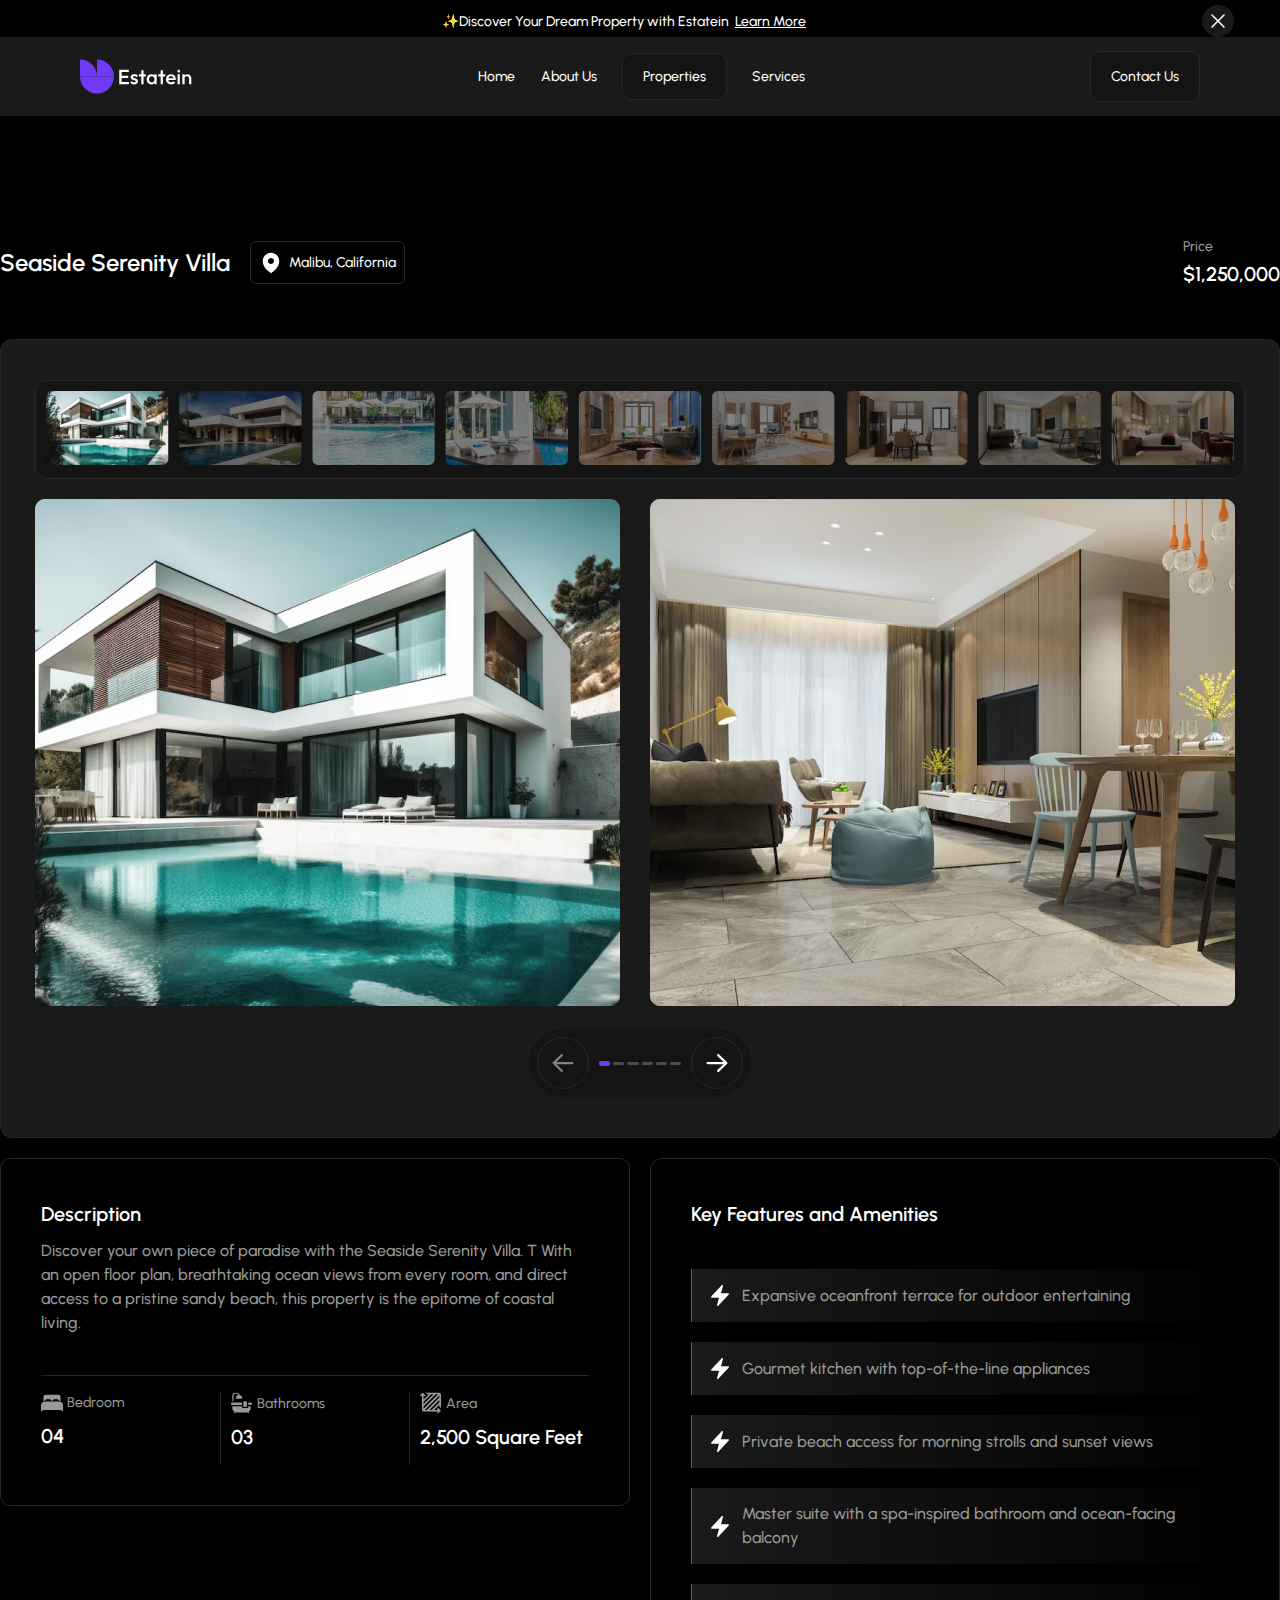
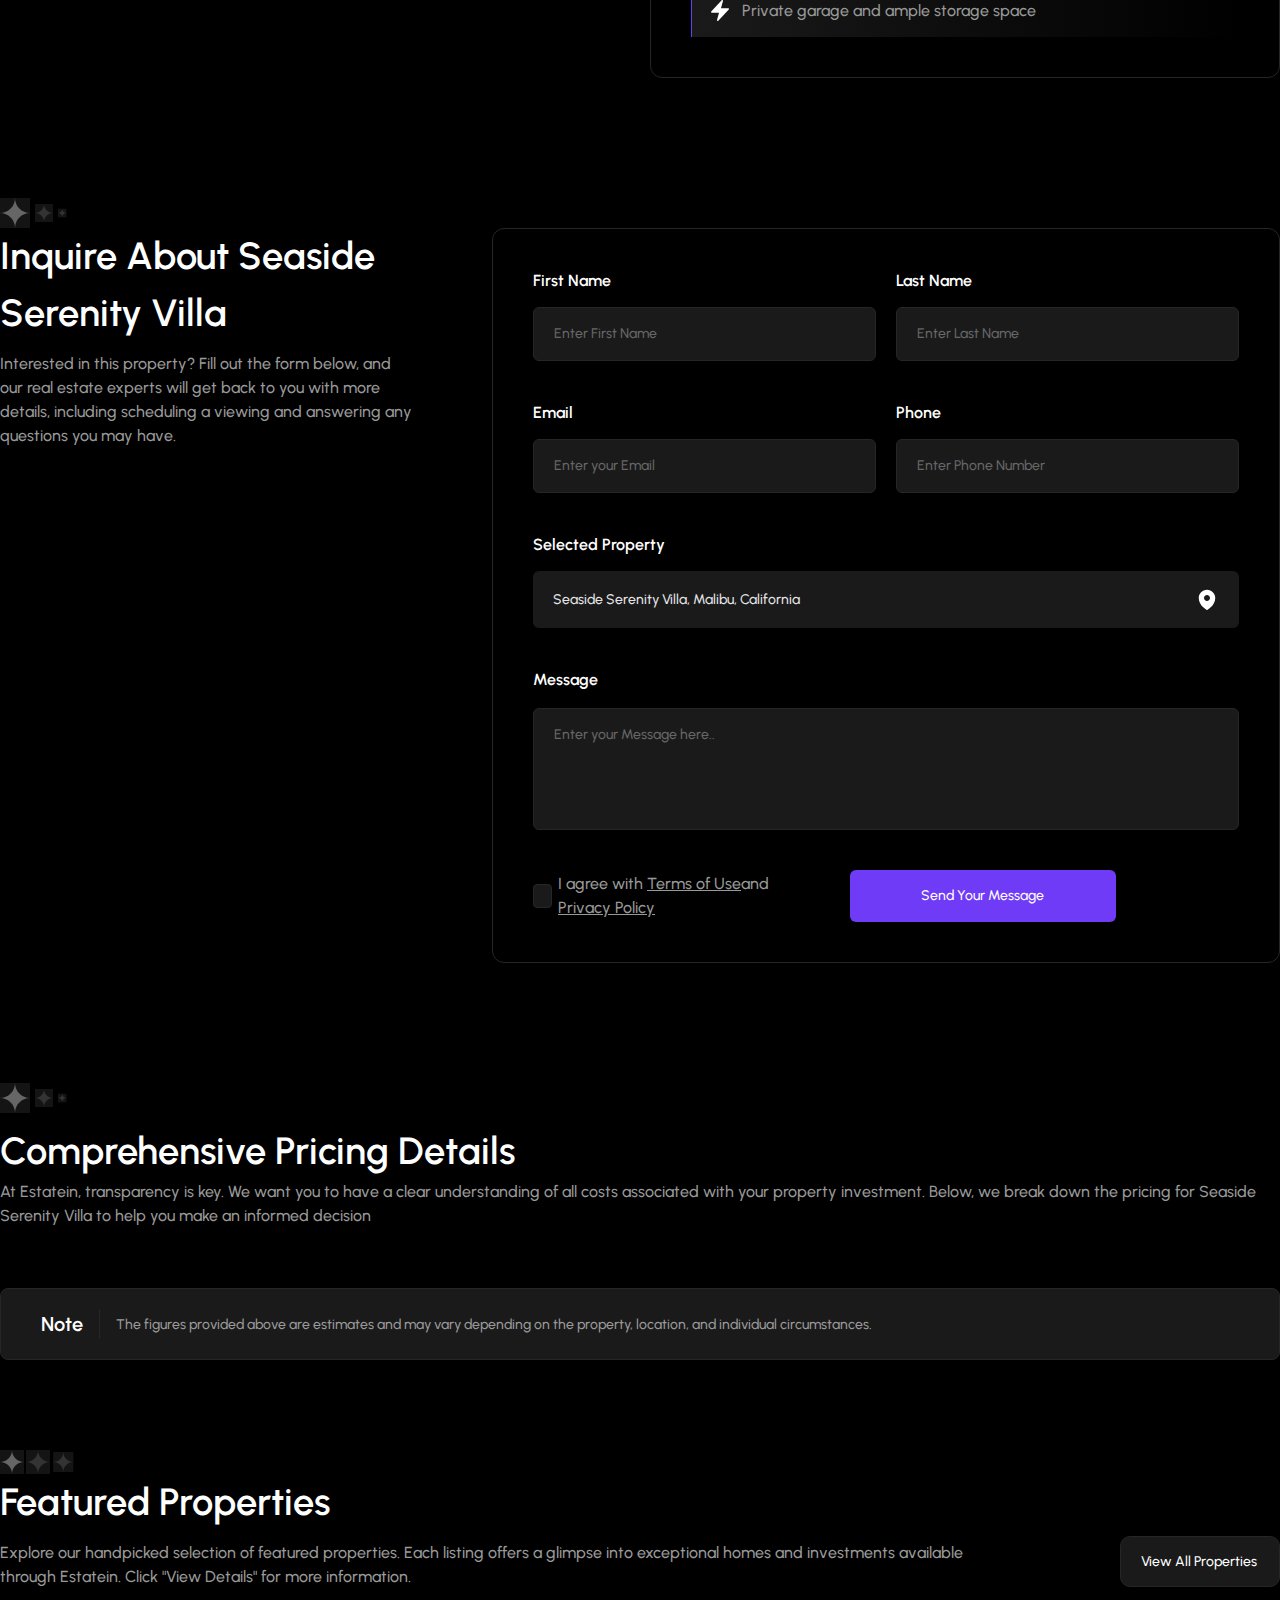
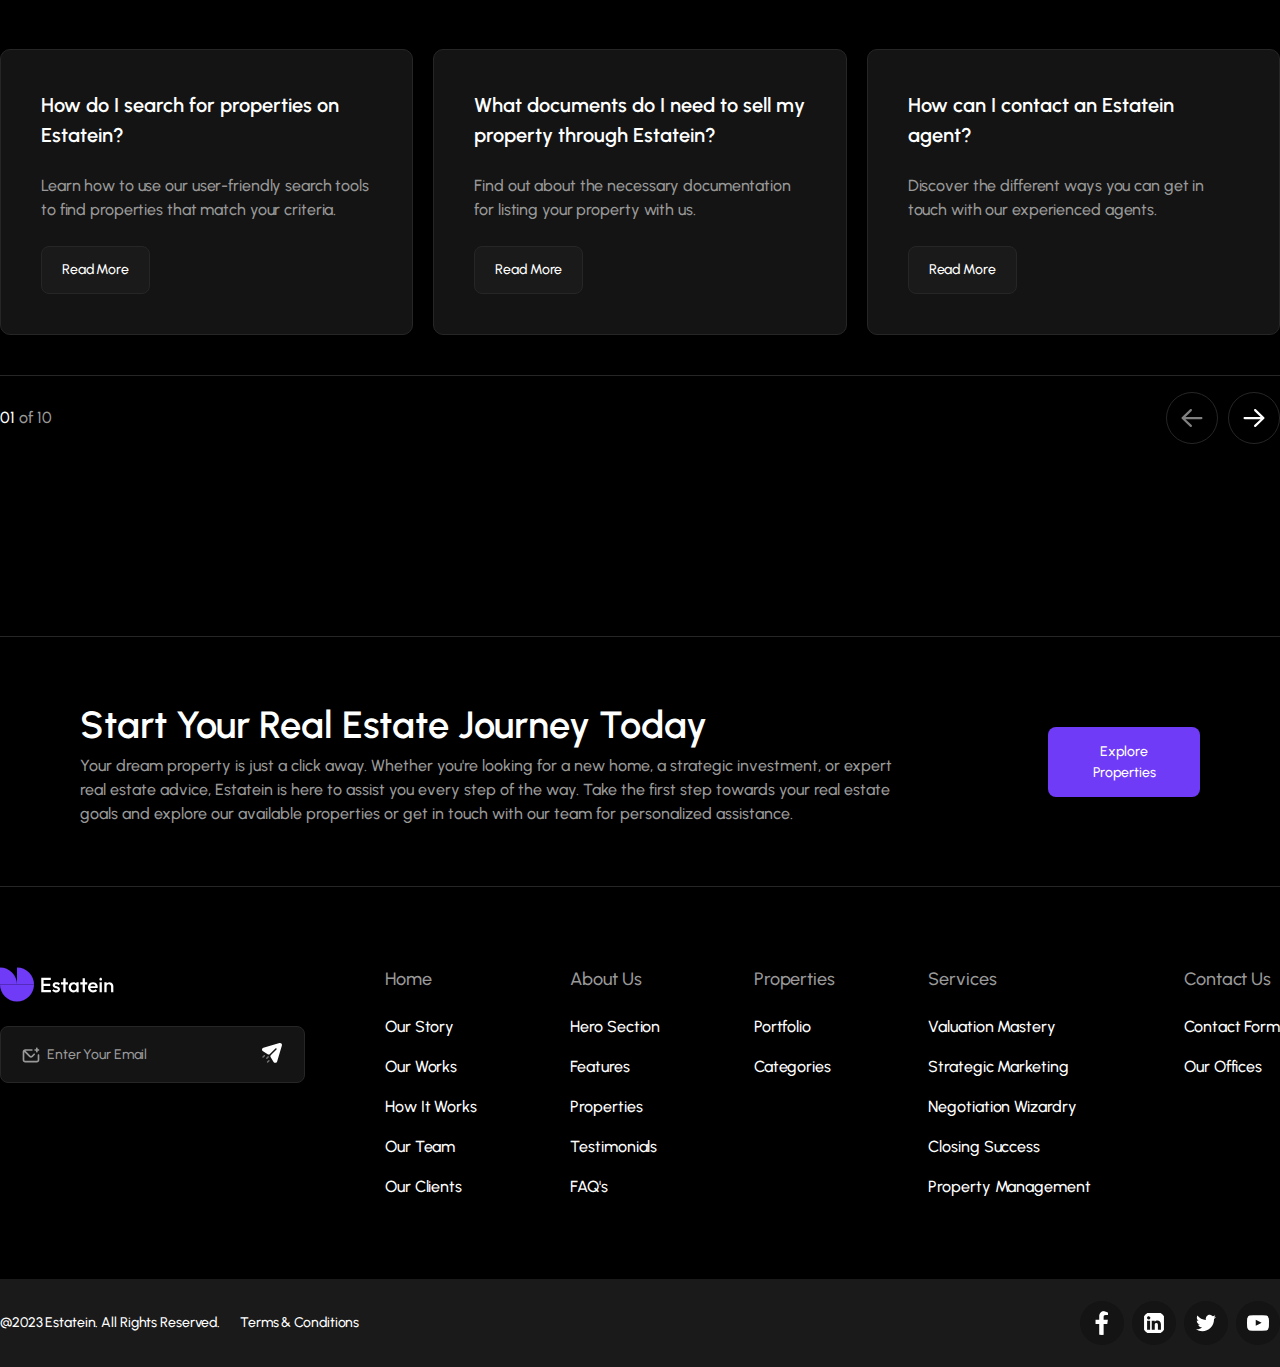
==== commit 44cf9c52: "details page some section added" ====
--- a/pages/details/index.html
+++ b/pages/details/index.html
@@ -329,5 +329,193 @@
     </div>
 </section>
 
+
+    <!-- Property -->
+
+    <section class="featured-section">
+        <div class="container">
+    <div class="featured-header">
+    <div class="stars">
+        <img class="img1" src="../../assets/icons/home/starbig.svg" alt="">
+        <img class="img2" src="../../assets/icons/home/starmiddle.svg" alt="">
+        <img class="img3" src="../../assets/icons/home/starsmall.svg" alt="">
+    </div>
+    <div class="featured-info">
+        <div class="left-side">
+            <p>Featured Properties</p>
+            <span>Explore our handpicked selection of featured properties. Each listing offers a glimpse into exceptional homes and investments available through Estatein. Click "View Details" for more information.</span>
+        </div>
+        <div class="right-side">
+            <button class="btn1">View All Properties</button>
+        </div>
+    </div>
+    </div>
+        </div>
+    </section>
+
+<!-- Frequently card section -->
+
+
+
+<section class="frequently-card">
+    <div class="container">
+        <div class="cards">
+            <div class="card card1">
+                <div class="card-header">
+                   <p> How do I search for properties on Estatein?</p>
+                   <span>Learn how to use our user-friendly search tools to find properties that match your criteria.</span>
+                   <button>Read More</button>
+                </div>
+            </div>
+            <div class="card card2">
+                <div class="card-header">
+                    <p> What documents do I need to sell my property through Estatein?</p>
+                    <span>Find out about the necessary documentation for listing your property with us.</span>
+                    <button>Read More</button>
+                 </div>
+            </div>
+            <div class="card card3">
+                <div class="card-header">
+                    <p> How can I contact an Estatein agent?</p>
+                    <span>Discover the different ways you can get in touch with our experienced agents.</span>
+                    <button>Read More</button>
+                 </div>
+            </div>
+        </div>
+    </div>
+    </section>
+
+    <section class="number-line">
+        <div class="container">
+            <div class="number">
+                <div class="content">
+                    <div class="left-side">
+                        <button>View All Properties</button>
+                        <p><span>01</span> of 10</p>
+                    </div>
+                    <div class="right-side">
+                    <div class="image">
+                        <img src="../../assets/icons/home/leftarrow.svg" alt="">
+                        <p><span>01</span> of 10</p>
+                        <img src="../../assets/icons/home/rightarroq.svg" alt="">
+                    </div>
+                    </div>
+        
+                </div>
+            </div>
+        </div>
+        </section>
+
+
+        <!-- Start journey -->
+
+<section class="start-journey-section">
+    <div class="container">
+        <div class="start-journey">
+            <div class="left-side">
+                <p>Start Your Real Estate Journey Today</p>
+                <span>Your dream property is just a click away. Whether you're looking for a new home, a strategic investment, or expert real estate advice, Estatein is here to assist you every step of the way. Take the first step towards your real estate goals and explore our available properties or get in touch with our team for personalized assistance.</span>
+            </div>
+            <div class="right-side">
+                <button>Explore Properties</button>
+            </div>
+        </div>
+    </div>
+</section>
+
+
+<!-- Footer -->
+<footer>
+    <div class="container">
+        <div class="footer-start">
+            <div class="left-side">
+                <div class="top">
+                    <img src="../../assets/icons/home/navbar.svg" alt="">
+                    <img src="../../assets/icons/home/navtext.svg" alt="">
+                </div>
+                <div class="bottom">
+                    <div class="p1">
+                        <img src="../../assets/icons/home/letter.svg" alt="">
+                        <p>Enter Your Email</p>
+                    </div>
+                    <div class="p2">
+                        <img src="../../assets/icons/home/send.svg" alt="">
+                    </div>
+                </div>
+            </div>
+            <div class="right-side">
+                <div class="navigation">
+                    <p>Home</p>
+                    <ul>
+                        <li><a href="#">Our Story</a></li>
+                        <li><a href="#">Our Works</a></li>
+                        <li><a href="#">How It Works</a></li>
+                        <li><a href="#">Our Team</a></li>
+                        <li><a href="#">Our Clients</a></li>
+                    </ul>
+                </div>
+                <div class="navigation">
+                    <p>About Us</p>
+                    <ul>
+                        <li><a href="#">Hero Section</a></li>
+                        <li><a href="#">Features</a></li>
+                        <li><a href="#">Properties</a></li>
+                        <li><a href="#">Testimonials</a></li>
+                        <li><a href="#">FAQ's</a></li>
+                    </ul>
+                </div>
+                <div class="navigation">
+                    <p>Properties</p>
+                    <ul>
+                        <li><a href="#">Portfolio</a></li>
+                        <li><a href="#">Categories</a></li>
+                    </ul>
+                </div>
+                <div class="navigation">
+                    <p>Services</p>
+                    <ul>
+                        <li><a href="#">Valuation Mastery</a></li>
+                        <li><a href="#">Strategic Marketing</a></li>
+                        <li><a href="#">Negotiation Wizardry</a></li>
+                        <li><a href="#">Closing Success</a></li>
+                        <li><a href="#">Property Management</a></li>
+                    </ul>
+                </div>
+                <div class="navigation navigation5">
+                    <p>Contact Us</p>
+                    <ul>
+                        <li><a href="#">Contact Form</a></li>
+                        <li><a href="#">Our Offices</a></li>
+                    </ul>
+                </div>
+            </div>
+        </div>
+    
+    
+    </div>
+    <div class="footer-end">
+        <div class="container">
+            <div class="footer">
+                <div class="left-side">
+           
+                    <p>@2023 Estatein. All Rights Reserved.</p>
+                    <span>Terms & Conditions</span>
+                
+            </div>
+            <div class="right-side">
+                <img src="../../assets/icons/property/facebook.svg" alt="">
+                <img src="../../assets/icons/property/linkdein.svg" alt="">
+                <img src="../../assets/icons/property/twitter.svg" alt="">
+                <img src="../../assets/icons/property/youtube.svg" alt="">
+            </div>
+            </div>
+    
+        </div>
+       
+    </div>
+    </footer>
+
+
+
 </body>
 </html>--- a/scss/main.css
+++ b/scss/main.css
@@ -2070,7 +2070,7 @@
 }
 @media (max-width: 1200px) {
   .discovery-section {
-    margin-top: 50px;
+    margin-top: 80px;
   }
 }
 @media (max-width: 1596px) {
@@ -4481,9 +4481,19 @@
     margin-top: 60px;
   }
 }
+@media (max-width: 1200px) {
+  .note-section {
+    margin-top: 40px;
+  }
+}
 @media (max-width: 1596px) {
   .note-section .container {
     width: 100%;
+  }
+}
+@media (max-width: 1200px) {
+  .note-section .container {
+    width: 390px;
   }
 }
 .note-section .container .note {
@@ -4498,6 +4508,12 @@
     border-radius: 8px;
   }
 }
+@media (max-width: 1200px) {
+  .note-section .container .note {
+    padding: 24px 20px;
+    border-radius: 8px;
+  }
+}
 .note-section .container .note .content {
   display: flex;
   align-items: center;
@@ -4509,6 +4525,13 @@
     gap: 16px;
   }
 }
+@media (max-width: 1200px) {
+  .note-section .container .note .content {
+    flex-direction: column;
+    gap: 10px;
+    align-items: flex-start;
+  }
+}
 .note-section .container .note .content p {
   color: var(--Absolute-White, #FFF);
   font-family: Urbanist;
@@ -4520,6 +4543,11 @@
 @media (max-width: 1596px) {
   .note-section .container .note .content p {
     font-size: 20px;
+  }
+}
+@media (max-width: 1200px) {
+  .note-section .container .note .content p {
+    font-size: 18px;
   }
 }
 .note-section .container .note .content .line {
@@ -4532,6 +4560,12 @@
     height: 30px;
   }
 }
+@media (max-width: 1200px) {
+  .note-section .container .note .content .line {
+    width: 317px;
+    height: 1px;
+  }
+}
 .note-section .container .note .content span {
   color: var(--Grey-60, #999);
   font-family: Urbanist;
@@ -4543,6 +4577,615 @@
 @media (max-width: 1596px) {
   .note-section .container .note .content span {
     font-size: 14px;
+  }
+}
+@media (max-width: 1200px) {
+  .note-section .container .note .content span {
+    font-size: 14px;
+  }
+}
+
+.featured-section {
+  margin-top: 116px;
+}
+@media (max-width: 1596px) {
+  .featured-section {
+    margin-top: 90px;
+  }
+}
+@media (max-width: 1200px) {
+  .featured-section {
+    margin-top: 50px;
+  }
+}
+@media (max-width: 1596px) {
+  .featured-section .container {
+    width: 100%;
+  }
+}
+@media (max-width: 1200px) {
+  .featured-section .container {
+    width: 100%;
+  }
+}
+.featured-section .container .featured-header {
+  width: 100%;
+}
+.featured-section .container .featured-header .stars {
+  display: flex;
+  align-items: center;
+  gap: 2px;
+  width: 100px;
+}
+.featured-section .container .featured-header .stars .img1 {
+  width: 30px;
+  height: 30px;
+}
+@media (max-width: 1596px) {
+  .featured-section .container .featured-header .stars .img1 {
+    width: 24px;
+    height: 24px;
+  }
+}
+@media (max-width: 1200px) {
+  .featured-section .container .featured-header .stars .img1 {
+    width: 20px;
+    height: 20px;
+  }
+}
+.featured-section .container .featured-header .stars .img2 {
+  width: 18px;
+  height: 18px;
+}
+@media (max-width: 1596px) {
+  .featured-section .container .featured-header .stars .img2 {
+    width: 24px;
+    height: 24px;
+  }
+}
+@media (max-width: 1200px) {
+  .featured-section .container .featured-header .stars .img2 {
+    width: 20px;
+    height: 20px;
+  }
+}
+.featured-section .container .featured-header .stars .img3 {
+  width: 8.4px;
+  height: 8.4px;
+}
+@media (max-width: 1596px) {
+  .featured-section .container .featured-header .stars .img3 {
+    width: 24px;
+    height: 24px;
+  }
+}
+@media (max-width: 1200px) {
+  .featured-section .container .featured-header .stars .img3 {
+    width: 20px;
+    height: 20px;
+  }
+}
+.featured-section .container .featured-header .featured-info {
+  display: flex;
+  align-items: center;
+  gap: 150px;
+}
+@media (max-width: 1200px) {
+  .featured-section .container .featured-header .featured-info {
+    gap: 0;
+  }
+}
+.featured-section .container .featured-header .featured-info .left-side {
+  display: flex;
+  flex-direction: column;
+  gap: 14px;
+}
+@media (max-width: 1596px) {
+  .featured-section .container .featured-header .featured-info .left-side {
+    gap: 10px;
+  }
+}
+@media (max-width: 1200px) {
+  .featured-section .container .featured-header .featured-info .left-side {
+    gap: 6px;
+  }
+}
+.featured-section .container .featured-header .featured-info .left-side p {
+  color: var(--Absolute-White, #FFF);
+  font-family: Urbanist;
+  font-size: 48px;
+  font-style: normal;
+  font-weight: 600;
+  line-height: 150%; /* 72px */
+}
+@media (max-width: 1596px) {
+  .featured-section .container .featured-header .featured-info .left-side p {
+    font-size: 38px;
+  }
+}
+.featured-section .container .featured-header .featured-info .left-side span {
+  color: var(--Grey-60, #999);
+  font-family: Urbanist;
+  font-size: 18px;
+  font-style: normal;
+  font-weight: 500;
+  line-height: 150%; /* 27px */
+}
+@media (max-width: 1596px) {
+  .featured-section .container .featured-header .featured-info .left-side span {
+    font-size: 16px;
+  }
+}
+@media (max-width: 1200px) {
+  .featured-section .container .featured-header .featured-info .left-side span {
+    font-size: 14px;
+  }
+}
+.featured-section .container .featured-header .featured-info .right-side {
+  margin-top: 60px;
+}
+.featured-section .container .featured-header .featured-info .right-side button {
+  display: flex;
+  padding: 18px 24px;
+  align-items: center;
+  gap: 8px;
+  border-radius: 10px;
+  border: 1px solid #262626;
+  background: #1A1A1A;
+  color: var(--Absolute-White, #FFF);
+  font-family: Urbanist;
+  font-size: 17.5px;
+  font-style: normal;
+  font-weight: 500;
+  line-height: 150%; /* 27px */
+  cursor: pointer;
+  width: 196px;
+}
+.featured-section .container .featured-header .featured-info .right-side button:hover {
+  background-color: #1A64FF;
+}
+@media (max-width: 1596px) {
+  .featured-section .container .featured-header .featured-info .right-side button {
+    padding: 14px 20px;
+    font-size: 14px;
+    width: 160px;
+  }
+}
+@media (max-width: 1200px) {
+  .featured-section .container .featured-header .featured-info .right-side button {
+    display: none;
+  }
+}
+
+.frequently-card {
+  margin-top: 80px;
+}
+@media (max-width: 1596px) {
+  .frequently-card {
+    margin-top: 60px;
+  }
+}
+@media (max-width: 1200px) {
+  .frequently-card {
+    margin-top: 40px;
+  }
+}
+@media (max-width: 1596px) {
+  .frequently-card .container {
+    width: 100%;
+  }
+}
+@media (max-width: 1200px) {
+  .frequently-card .container {
+    width: 390px;
+  }
+}
+.frequently-card .container .cards {
+  display: flex;
+  align-items: center;
+  gap: 30px;
+}
+@media (max-width: 1596px) {
+  .frequently-card .container .cards {
+    gap: 20px;
+  }
+}
+@media (max-width: 1200px) {
+  .frequently-card .container .cards {
+    flex-direction: column;
+  }
+}
+.frequently-card .container .cards .card {
+  display: flex;
+  align-self: stretch;
+  padding: 50px;
+  flex: 1 0 0;
+  border-radius: 12px;
+  border: 1px solid #262626;
+  background: #141414;
+}
+@media (max-width: 1596px) {
+  .frequently-card .container .cards .card {
+    padding: 40px;
+    gap: 24px;
+    border-radius: 10px;
+  }
+}
+@media (max-width: 1200px) {
+  .frequently-card .container .cards .card {
+    padding: 30px;
+    gap: 20px;
+  }
+}
+.frequently-card .container .cards .card .card-header {
+  display: flex;
+  flex-direction: column;
+  align-items: flex-start;
+  gap: 30px;
+}
+@media (max-width: 1596px) {
+  .frequently-card .container .cards .card .card-header {
+    gap: 24px;
+  }
+}
+@media (max-width: 1200px) {
+  .frequently-card .container .cards .card .card-header {
+    gap: 20px;
+  }
+}
+.frequently-card .container .cards .card .card-header p {
+  color: var(--Absolute-White, #FFF);
+  font-family: Urbanist;
+  font-size: 24px;
+  font-style: normal;
+  font-weight: 600;
+  line-height: 150%; /* 36px */
+}
+@media (max-width: 1596px) {
+  .frequently-card .container .cards .card .card-header p {
+    font-size: 20px;
+  }
+}
+@media (max-width: 1200px) {
+  .frequently-card .container .cards .card .card-header p {
+    font-size: 18px;
+  }
+}
+.frequently-card .container .cards .card .card-header span {
+  color: var(--Grey-60, #999);
+  font-family: Urbanist;
+  font-size: 18px;
+  font-style: normal;
+  font-weight: 500;
+  line-height: 150%; /* 27px */
+  letter-spacing: -0.108px;
+}
+@media (max-width: 1596px) {
+  .frequently-card .container .cards .card .card-header span {
+    font-size: 16px;
+  }
+}
+@media (max-width: 1200px) {
+  .frequently-card .container .cards .card .card-header span {
+    font-size: 14px;
+  }
+}
+.frequently-card .container .cards .card .card-header button {
+  display: flex;
+  padding: 18px 24px;
+  align-items: flex-start;
+  gap: 10px;
+  border-radius: 10px;
+  border: 1px solid #262626;
+  background: #1A1A1A;
+  color: var(--Absolute-White, #FFF);
+  font-family: Urbanist;
+  font-size: 18px;
+  font-style: normal;
+  font-weight: 500;
+  line-height: 131%; /* 23.58px */
+  letter-spacing: -0.108px;
+  cursor: pointer;
+}
+.frequently-card .container .cards .card .card-header button:hover {
+  background-color: #1A64FF;
+}
+@media (max-width: 1596px) {
+  .frequently-card .container .cards .card .card-header button {
+    padding: 14px 20px;
+    border-radius: 8px;
+    font-size: 14px;
+  }
+}
+@media (max-width: 1200px) {
+  .frequently-card .container .cards .card .card-header button {
+    padding: 14px 20px;
+    border-radius: 8px;
+    font-size: 14px;
+    width: 298px;
+    text-align: center;
+    padding-left: 110px;
+  }
+}
+.frequently-card .container .cards .card2 {
+  height: 375.78px;
+}
+@media (max-width: 1596px) {
+  .frequently-card .container .cards .card2 {
+    height: 100%;
+  }
+}
+@media (max-width: 1200px) {
+  .frequently-card .container .cards .card2 {
+    height: 100%;
+  }
+}
+
+.number-line {
+  margin-top: 50px;
+}
+@media (max-width: 1596px) {
+  .number-line {
+    margin-top: 40px;
+  }
+}
+@media (max-width: 1200px) {
+  .number-line {
+    margin-top: 16px;
+  }
+}
+@media (max-width: 1596px) {
+  .number-line .container {
+    width: 100%;
+  }
+}
+@media (max-width: 1200px) {
+  .number-line .container {
+    width: 100%;
+  }
+}
+.number-line .container .number {
+  padding-top: 20px;
+  padding-bottom: 150px;
+  border-top: 1px solid #262626;
+}
+@media (max-width: 1596px) {
+  .number-line .container .number {
+    padding-top: 16px;
+    padding-bottom: 120px;
+  }
+}
+.number-line .container .number .content {
+  display: flex;
+  align-items: center;
+  justify-content: space-between;
+}
+.number-line .container .number .content .left-side {
+  display: flex;
+  align-items: center;
+  gap: 10px;
+}
+.number-line .container .number .content .left-side p {
+  color: var(--Grey-60, #999);
+  font-family: Urbanist;
+  font-size: 20px;
+  font-style: normal;
+  font-weight: 500;
+  line-height: 150%;
+}
+@media (max-width: 1596px) {
+  .number-line .container .number .content .left-side p {
+    font-size: 16px;
+  }
+}
+.number-line .container .number .content .left-side p span {
+  color: var(--Absolute-White, #FFF);
+  font-family: Urbanist;
+  font-size: 20px;
+  font-style: normal;
+  font-weight: 500;
+  line-height: 150%; /* 30px */
+}
+@media (max-width: 1596px) {
+  .number-line .container .number .content .left-side p span {
+    font-size: 16px;
+  }
+}
+@media (max-width: 1200px) {
+  .number-line .container .number .content .left-side p {
+    display: none;
+  }
+}
+.number-line .container .number .content .left-side button {
+  display: flex;
+  padding: 14px 20px;
+  justify-content: center;
+  align-items: center;
+  gap: 8px;
+  align-self: stretch;
+  color: var(--Absolute-White, #FFF);
+  font-family: Urbanist;
+  font-size: 14px;
+  font-style: normal;
+  font-weight: 500;
+  line-height: 150%; /* 21px */
+  border-radius: 8px;
+  border: 1px solid #262626;
+  background: #1A1A1A;
+  display: none;
+}
+@media (max-width: 1200px) {
+  .number-line .container .number .content .left-side button {
+    display: initial;
+  }
+}
+.number-line .container .number .content .right-side {
+  display: flex;
+  align-items: center;
+}
+.number-line .container .number .content .right-side .image {
+  display: flex;
+  gap: 10px;
+  align-items: center;
+}
+.number-line .container .number .content .right-side .image img {
+  padding: 14px;
+  border-radius: 69px;
+  border: 1px solid #262626;
+}
+.number-line .container .number .content .right-side .image img:hover {
+  background-color: #1A64FF;
+}
+@media (max-width: 1596px) {
+  .number-line .container .number .content .right-side .image img {
+    padding: 10px;
+  }
+}
+.number-line .container .number .content .right-side .image p {
+  color: var(--Grey-60, #999);
+  font-family: Urbanist;
+  font-size: 20px;
+  font-style: normal;
+  font-weight: 500;
+  line-height: 150%;
+  display: none;
+}
+@media (max-width: 1596px) {
+  .number-line .container .number .content .right-side .image p {
+    font-size: 16px;
+  }
+}
+@media (max-width: 1200px) {
+  .number-line .container .number .content .right-side .image p {
+    display: initial;
+  }
+}
+.number-line .container .number .content .right-side .image p span {
+  color: var(--Absolute-White, #FFF);
+  font-family: Urbanist;
+  font-size: 20px;
+  font-style: normal;
+  font-weight: 500;
+  line-height: 150%; /* 30px */
+}
+@media (max-width: 1596px) {
+  .number-line .container .number .content .right-side .image p span {
+    font-size: 16px;
+  }
+}
+
+.start-journey-section {
+  padding: 100px 162px;
+  border-top: 1px solid #262626;
+  border-bottom: 1px solid #262626;
+  margin-top: 96px;
+}
+@media (max-width: 1596px) {
+  .start-journey-section {
+    padding: 60px 80px;
+    margin-top: 72px;
+  }
+}
+@media (max-width: 1200px) {
+  .start-journey-section {
+    padding: 50px 16px;
+    margin-top: 50px;
+  }
+}
+@media (max-width: 1596px) {
+  .start-journey-section .container {
+    width: 100%;
+  }
+}
+@media (max-width: 1200px) {
+  .start-journey-section .container {
+    width: 100%;
+  }
+}
+.start-journey-section .container .start-journey {
+  display: flex;
+  align-items: center;
+  gap: 250px;
+}
+@media (max-width: 1596px) {
+  .start-journey-section .container .start-journey {
+    gap: 150px;
+  }
+}
+@media (max-width: 1200px) {
+  .start-journey-section .container .start-journey {
+    gap: 30px;
+    flex-direction: column;
+  }
+}
+.start-journey-section .container .start-journey .left-side p {
+  color: var(--Absolute-White, #FFF);
+  font-family: Urbanist;
+  font-size: 48px;
+  font-style: normal;
+  font-weight: 600;
+  line-height: 150%; /* 72px */
+}
+@media (max-width: 1596px) {
+  .start-journey-section .container .start-journey .left-side p {
+    font-size: 38px;
+  }
+}
+@media (max-width: 1200px) {
+  .start-journey-section .container .start-journey .left-side p {
+    font-size: 28px;
+  }
+}
+.start-journey-section .container .start-journey .left-side span {
+  color: var(--Grey-60, #999);
+  font-family: Urbanist;
+  font-size: 18px;
+  font-style: normal;
+  font-weight: 500;
+  line-height: 150%; /* 27px */
+}
+@media (max-width: 1596px) {
+  .start-journey-section .container .start-journey .left-side span {
+    font-size: 16px;
+  }
+}
+@media (max-width: 1200px) {
+  .start-journey-section .container .start-journey .left-side span {
+    font-size: 14px;
+  }
+}
+.start-journey-section .container .start-journey .right-side button {
+  display: flex;
+  padding: 18px 24px;
+  align-items: center;
+  gap: 8px;
+  border-radius: 10px;
+  background: var(--Purple-60, #703BF7);
+  color: var(--Absolute-White, #FFF);
+  font-family: Urbanist;
+  font-size: 18px;
+  font-style: normal;
+  font-weight: 500;
+  line-height: 150%; /* 27px */
+  border: transparent;
+  cursor: pointer;
+  width: 152px;
+}
+.start-journey-section .container .start-journey .right-side button:hover {
+  background-color: #1A64FF;
+}
+@media (max-width: 1596px) {
+  .start-journey-section .container .start-journey .right-side button {
+    padding: 14px 20px;
+    font-size: 14px;
+    border-radius: 8px;
+  }
+}
+@media (max-width: 1200px) {
+  .start-journey-section .container .start-journey .right-side button {
+    font-size: 14px;
+    width: 100%;
+    padding: 14px 20px;
   }
 }
 
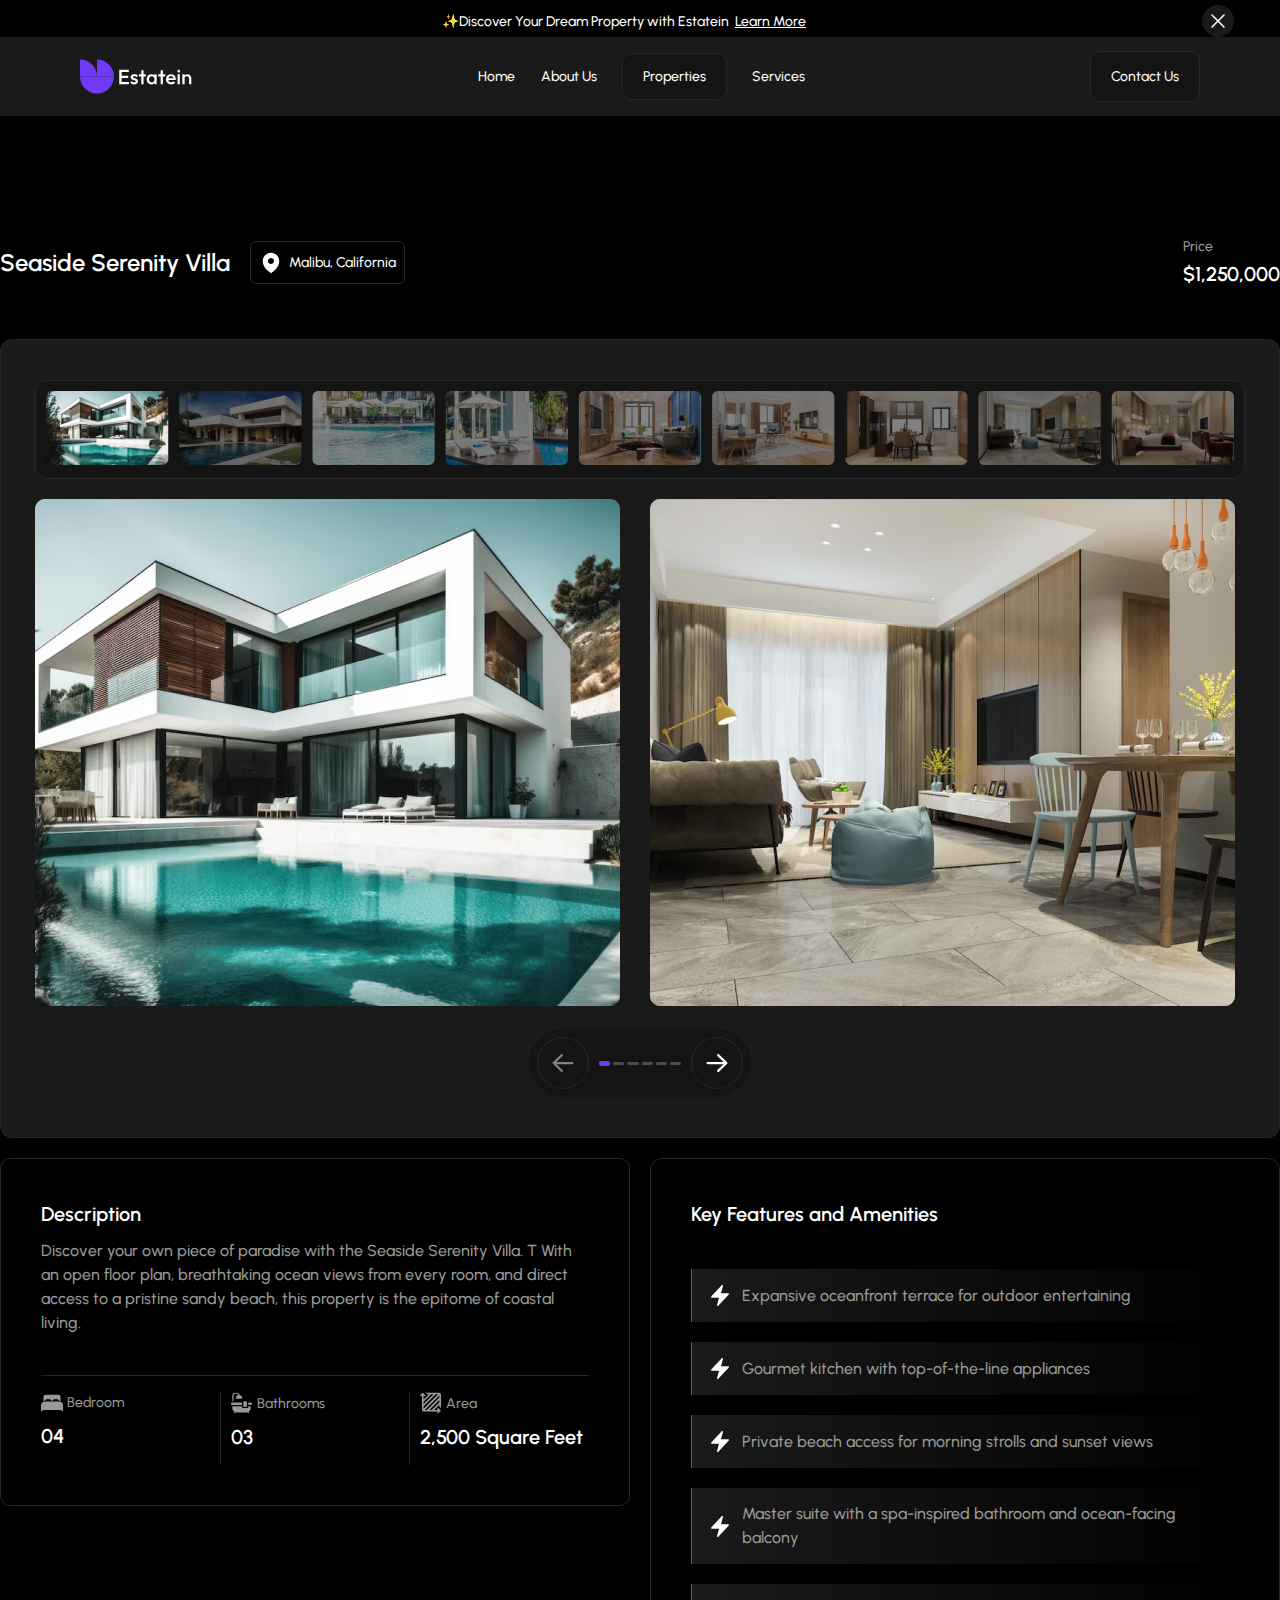
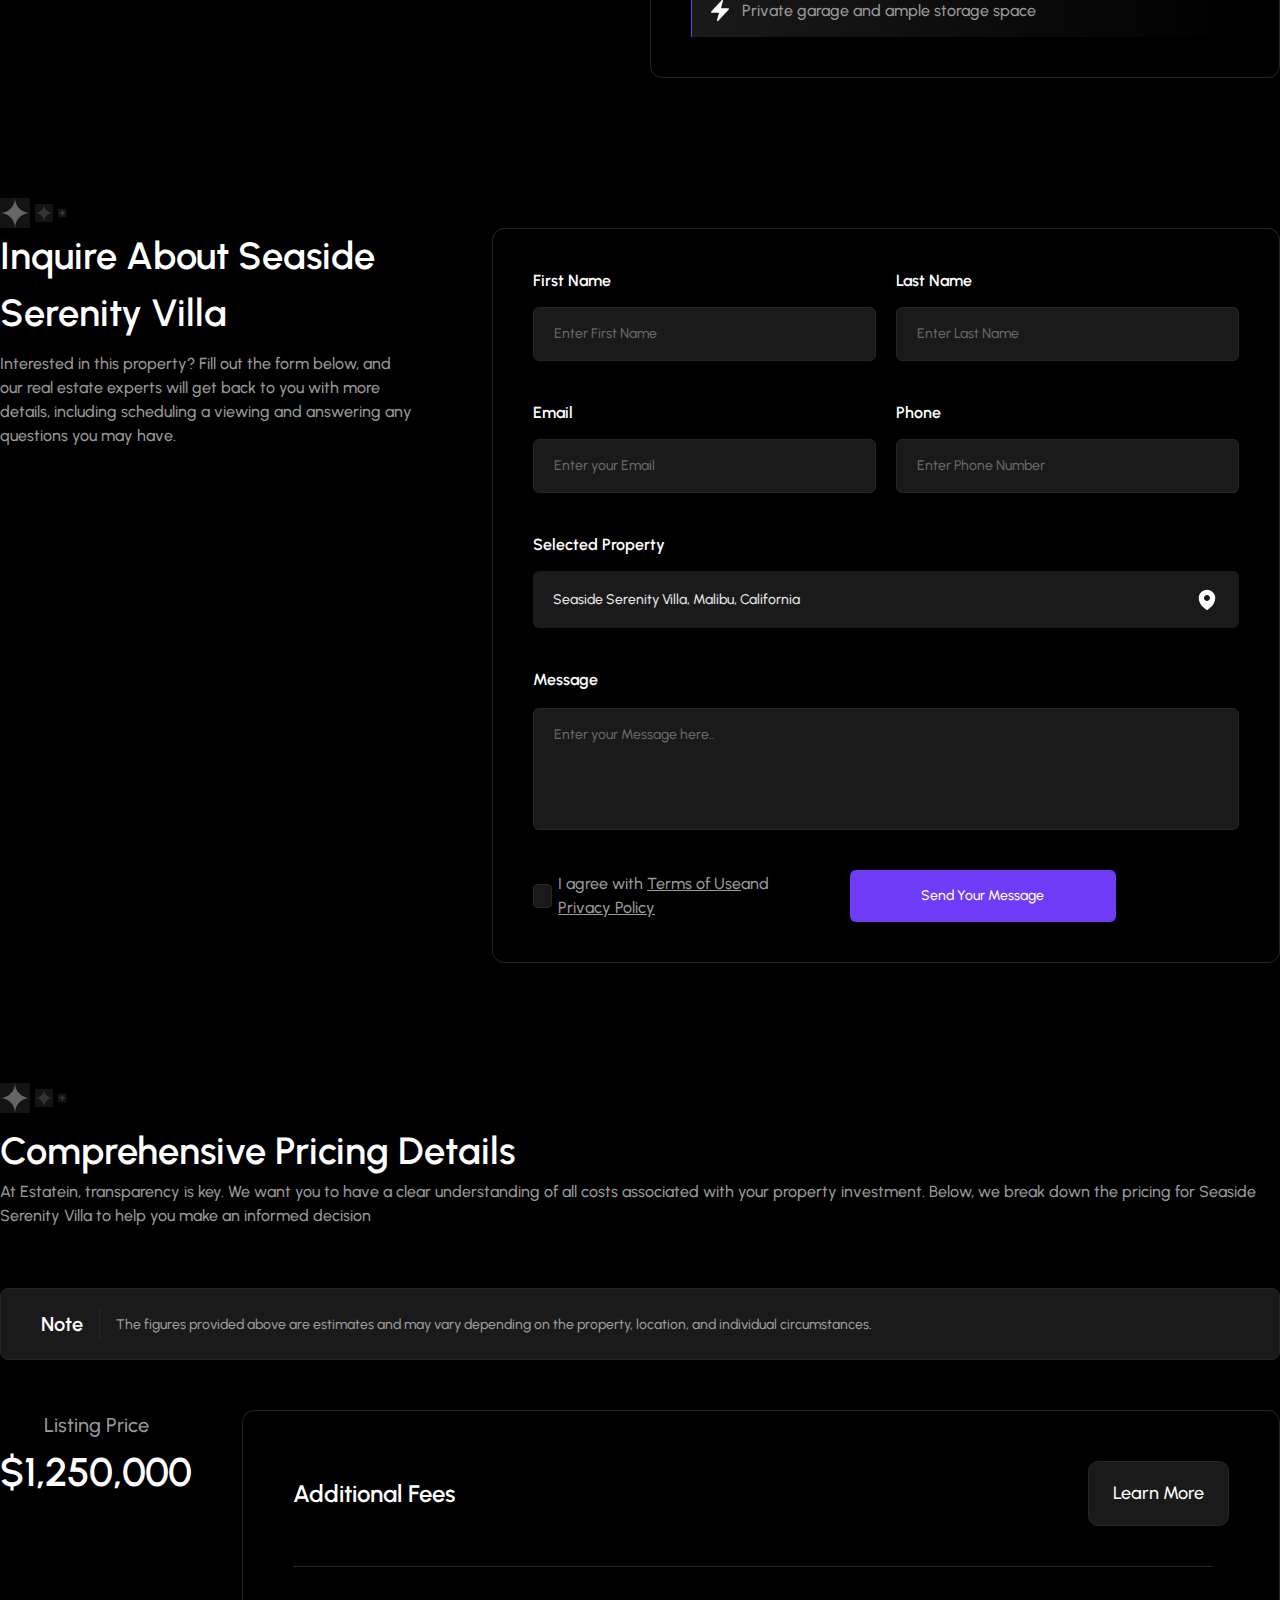
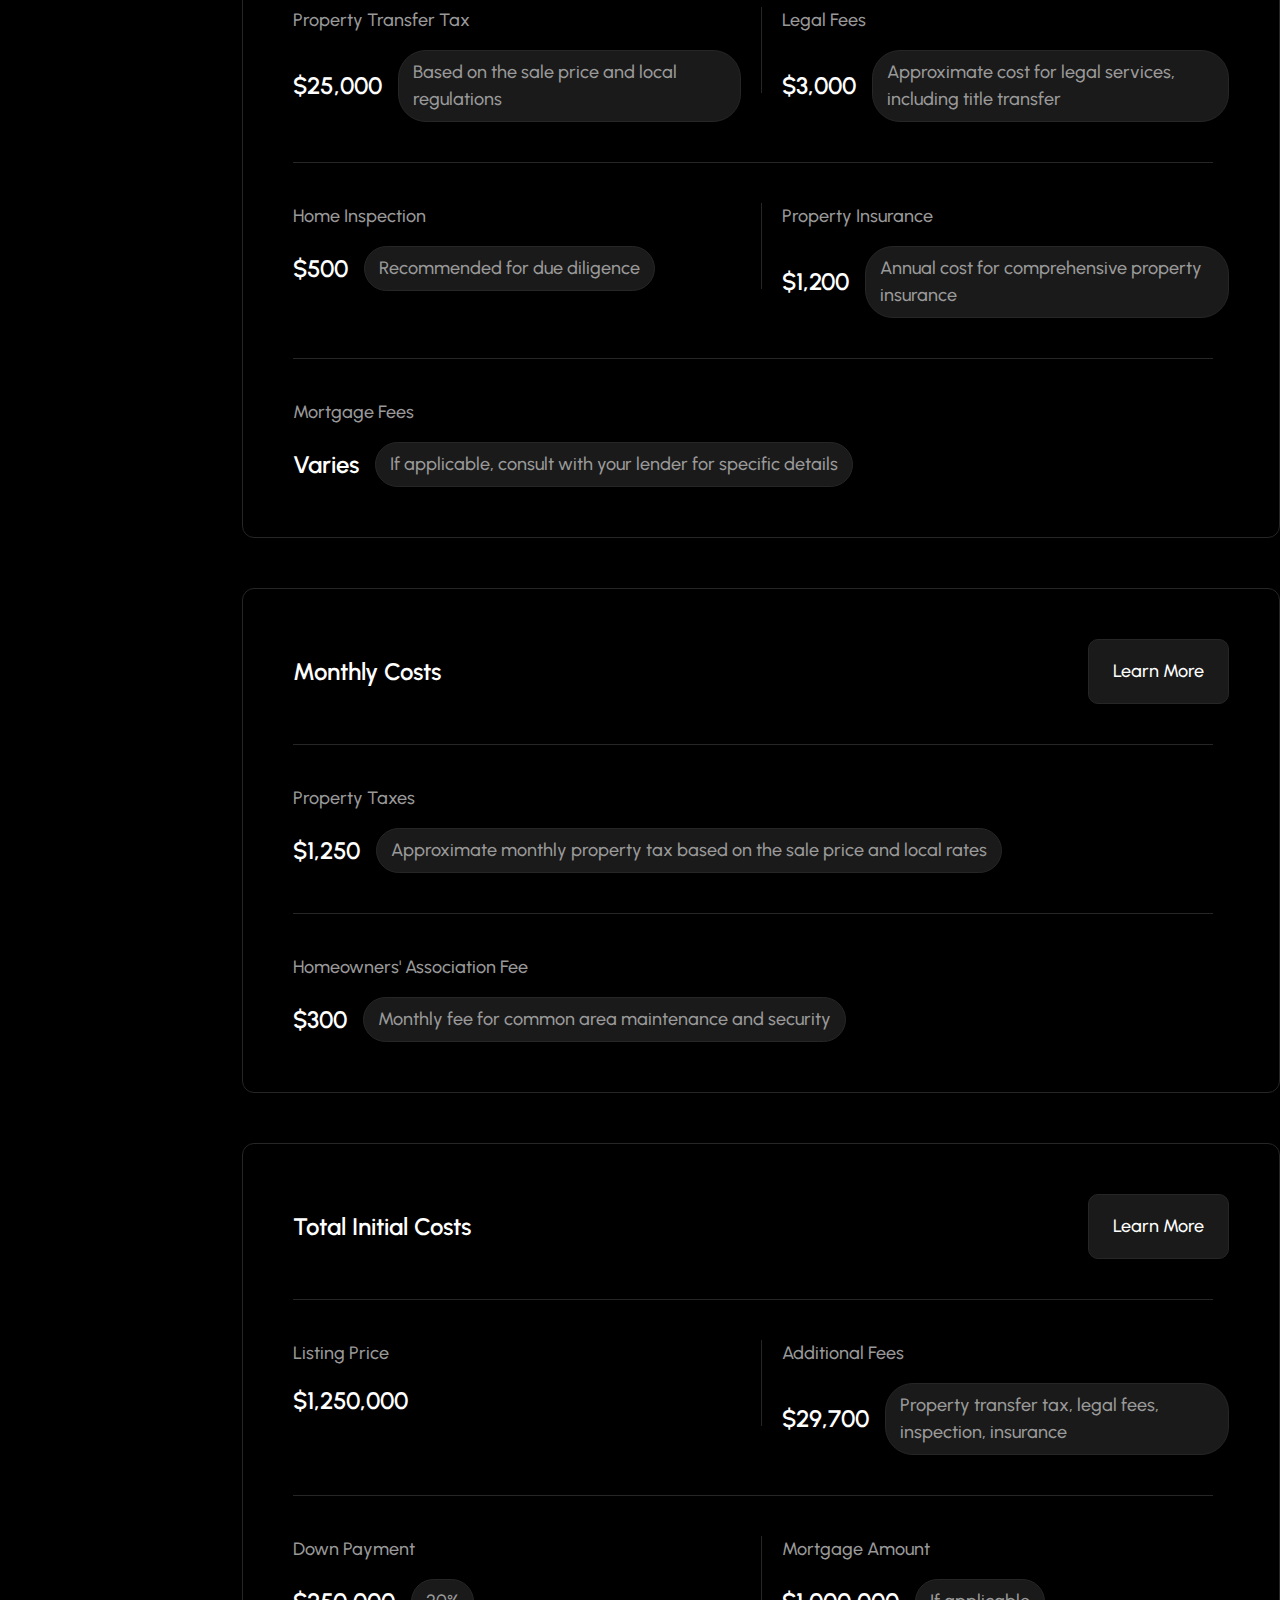
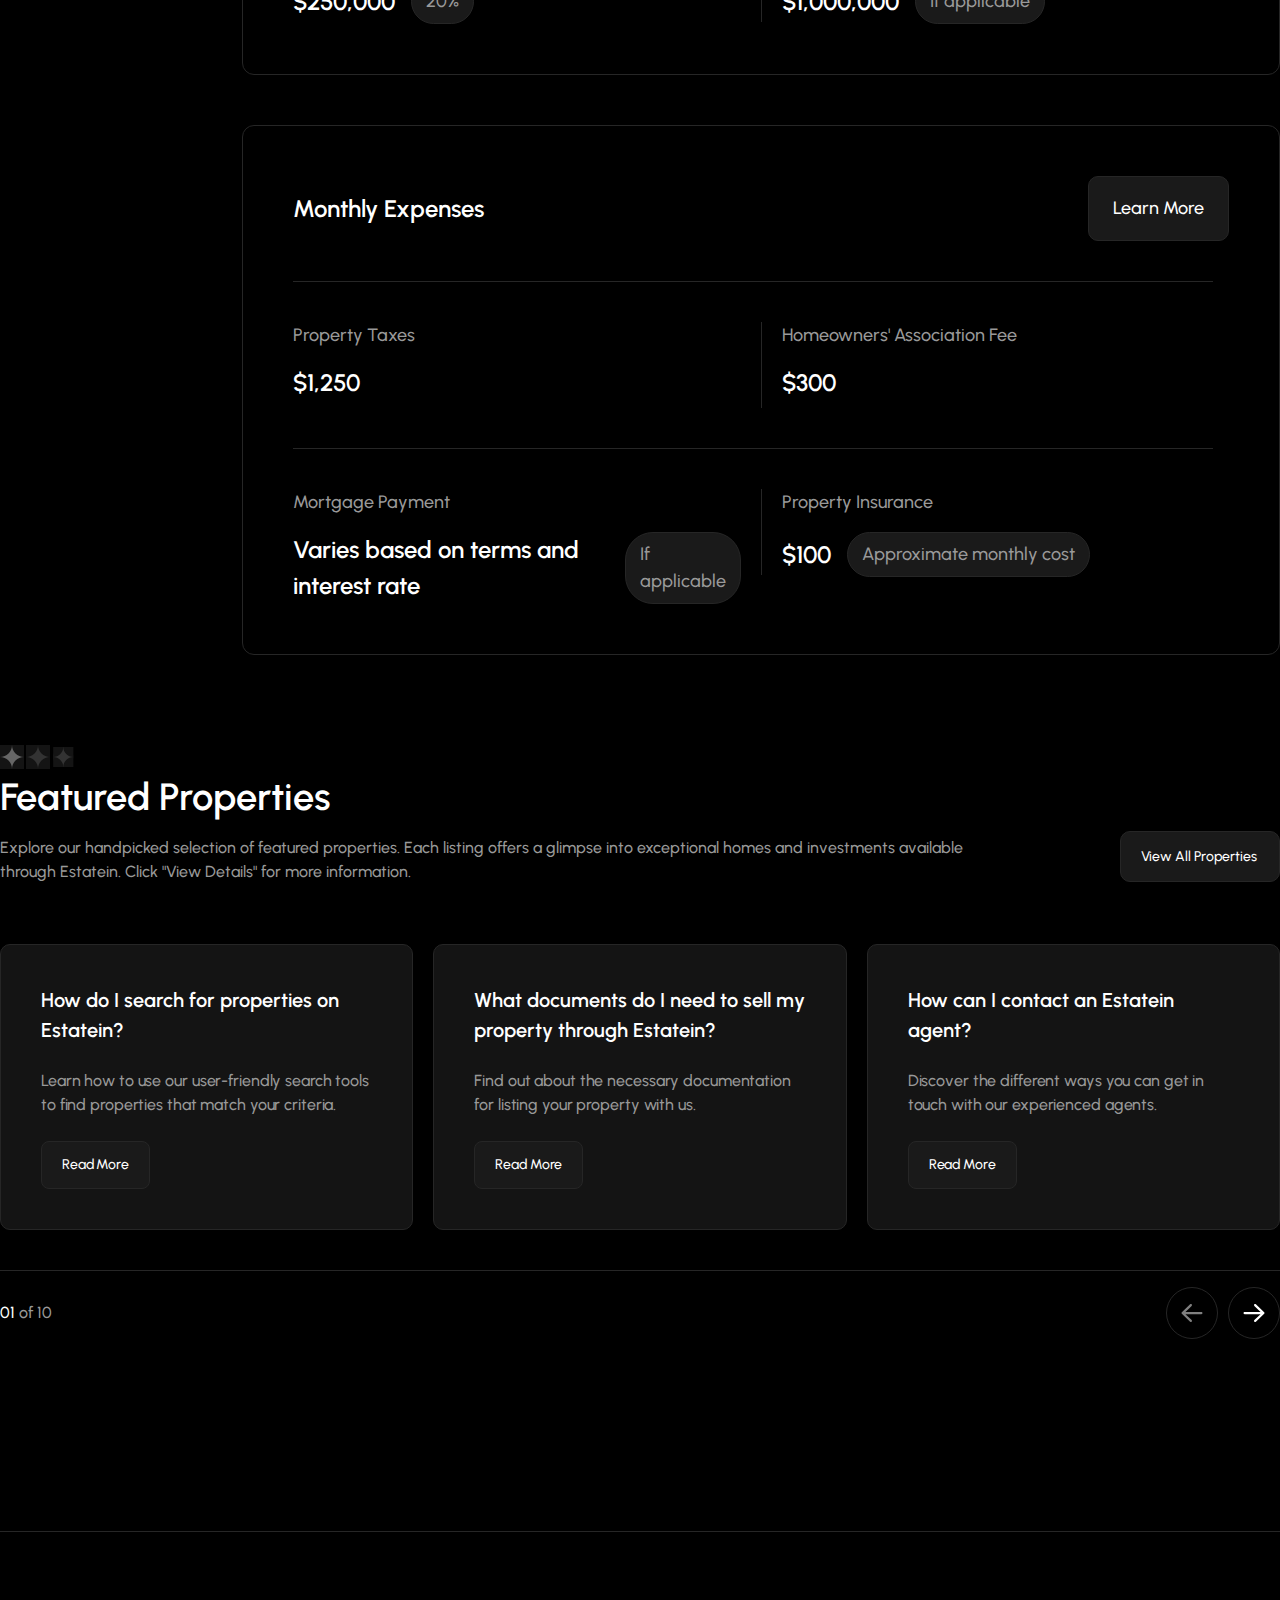
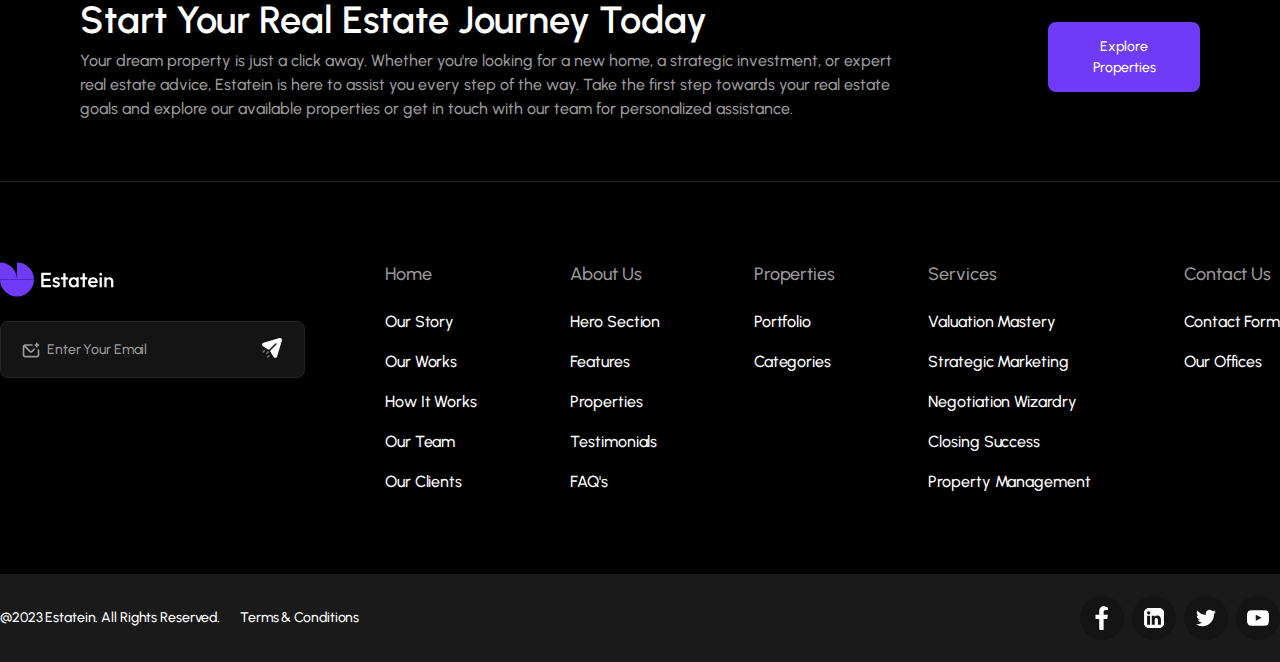
==== commit e10b06b6: "list pricing section added" ====
--- a/pages/details/index.html
+++ b/pages/details/index.html
@@ -330,6 +330,222 @@
 </section>
 
 
+
+
+
+<!-- Listing pricing -->
+
+
+
+<section class="listing-pricing-section">
+    <div class="container">
+        <div class="listing-pricing">
+            <div class="left-side">
+    <p>Listing Price</p>
+    <span>$1,250,000</span>
+            </div>
+            <div class="right-side">
+           <div class="section">
+            <div class="top">
+                <p>Additional Fees</p>
+                <button>Learn More</button>
+            </div>
+            <div class="linebig"></div>
+            <div class="price-content">
+                <div class="left">
+                    <div class="name">
+                        <p>Property Transfer Tax</p>
+                    </div>
+                    <div class="price">
+                        <p>$25,000</p>
+                        <span>Based on the sale price and local regulations</span>
+                    </div>
+                </div>
+                <div class="linesmall"></div>
+                <div class="right">
+                    <div class="name">
+                        <p>Legal Fees</p>
+                    </div>
+                    <div class="price">
+                        <p>$3,000</p>
+                        <span>Approximate cost for legal services, including title transfer</span>
+                    </div>
+                </div>
+            </div>
+            <div class="linebig"></div>
+            <div class="price-content">
+                <div class="left">
+                    <div class="name">
+                        <p>Home Inspection</p>
+                    </div>
+                    <div class="price">
+                        <p>$500</p>
+                        <span>Recommended for due diligence</span>
+                    </div>
+                </div>
+                <div class="linesmall"></div>
+                <div class="right">
+                    <div class="name">
+                        <p>Property Insurance</p>
+                    </div>
+                    <div class="price">
+                        <p>$1,200</p>
+                        <span>Annual cost for comprehensive property insurance</span>
+                    </div>
+                </div>
+            </div>
+            <div class="linebig"></div>
+            <div class="price-content">
+                <div class="left">
+                    <div class="name">
+                        <p>Mortgage Fees</p>
+                    </div>
+                    <div class="price">
+                        <p>Varies</p>
+                        <span>If applicable, consult with your lender for specific details</span>
+                    </div>
+                </div>
+            </div>
+
+           
+           </div>
+           <div class="section">
+            <div class="top">
+                <p>Monthly Costs</p>
+                <button>Learn More</button>
+            </div>
+            <div class="linebig"></div>
+            <div class="price-content">
+                <div class="left">
+                    <div class="name">
+                        <p>Property Taxes</p>
+                    </div>
+                    <div class="price">
+                        <p>$1,250</p>
+                        <span>Approximate monthly property tax based on the sale price and local rates</span>
+                    </div>
+                </div>
+   
+            </div>
+            <div class="linebig"></div>
+            <div class="price-content">
+                <div class="left">
+                    <div class="name">
+                        <p>Homeowners' Association Fee</p>
+                    </div>
+                    <div class="price">
+                        <p>$300</p>
+                        <span>Monthly fee for common area maintenance and security</span>
+                    </div>
+                </div>
+            </div>
+           </div>
+           <div class="section">
+            <div class="top">
+                <p>Total Initial Costs</p>
+                <button>Learn More</button>
+            </div>
+            <div class="linebig"></div>
+            <div class="price-content">
+                <div class="left">
+                    <div class="name">
+                        <p>Listing Price</p>
+                    </div>
+                    <div class="price">
+                        <p>$1,250,000</p>
+                        
+                    </div>
+                </div>
+                <div class="linesmall"></div>
+                <div class="right">
+                    <div class="name">
+                        <p>Additional Fees</p>
+                    </div>
+                    <div class="price">
+                        <p>$29,700</p>
+                        <span>Property transfer tax, legal fees, inspection, insurance</span>
+                    </div>
+                </div>
+            </div>
+            <div class="linebig"></div>
+            <div class="price-content">
+                <div class="left">
+                    <div class="name">
+                        <p>Down Payment</p>
+                    </div>
+                    <div class="price">
+                        <p>$250,000</p>
+                        <span>20%</span>
+                    </div>
+                </div>
+                <div class="linesmall"></div>
+                <div class="right">
+                    <div class="name">
+                        <p>Mortgage Amount</p>
+                    </div>
+                    <div class="price">
+                        <p>$1,000,000</p>
+                        <span>If applicable</span>
+                    </div>
+                </div>
+            </div>
+           </div>
+           <div class="section">
+            <div class="top">
+                <p>Monthly Expenses</p>
+                <button>Learn More</button>
+            </div>
+            <div class="linebig"></div>
+            <div class="price-content">
+                <div class="left">
+                    <div class="name">
+                        <p>Property Taxes</p>
+                    </div>
+                    <div class="price">
+                        <p>$1,250</p>
+                        
+                    </div>
+                </div>
+                <div class="linesmall"></div>
+                <div class="right">
+                    <div class="name">
+                        <p>Homeowners' Association Fee</p>
+                    </div>
+                    <div class="price">
+                        <p>$300</p>
+                    </div>
+                </div>
+            </div>
+            <div class="linebig"></div>
+            <div class="price-content">
+                <div class="left">
+                    <div class="name">
+                        <p>Mortgage Payment</p>
+                    </div>
+                    <div class="price">
+                        <p>Varies based on terms and interest rate</p>
+                        <span>If applicable</span>
+                    </div>
+                </div>
+                <div class="linesmall"></div>
+                <div class="right">
+                    <div class="name">
+                        <p>Property Insurance</p>
+                    </div>
+                    <div class="price">
+                        <p>$100</p>
+                        <span>Approximate monthly cost</span>
+                    </div>
+                </div>
+            </div>
+           </div>
+            </div>
+        </div>
+    </div>
+</section>
+
+
+
     <!-- Property -->
 
     <section class="featured-section">
--- a/scss/main.css
+++ b/scss/main.css
@@ -4585,6 +4585,204 @@
   }
 }
 
+.listing-pricing-section {
+  margin-top: 50px;
+}
+.listing-pricing-section .container .listing-pricing {
+  display: flex;
+  align-items: flex-start;
+  gap: 50px;
+  align-self: stretch;
+}
+.listing-pricing-section .container .listing-pricing .left-side {
+  display: flex;
+  align-items: center;
+  flex-direction: column;
+  gap: 2px;
+}
+.listing-pricing-section .container .listing-pricing .left-side p {
+  color: var(--Grey-60, #999);
+  font-family: Urbanist;
+  font-size: 20px;
+  font-style: normal;
+  font-weight: 500;
+  line-height: 150%; /* 30px */
+}
+.listing-pricing-section .container .listing-pricing .left-side span {
+  color: var(--Absolute-White, #FFF);
+  font-family: Urbanist;
+  font-size: 40px;
+  font-style: normal;
+  font-weight: 600;
+  line-height: 150%; /* 60px */
+}
+.listing-pricing-section .container .listing-pricing .right-side {
+  display: flex;
+  align-items: flex-start;
+  flex-direction: column;
+  gap: 50px;
+  align-self: stretch;
+  flex: 1 0 0;
+}
+.listing-pricing-section .container .listing-pricing .right-side .section {
+  display: flex;
+  padding: 50px;
+  flex-direction: column;
+  align-items: flex-start;
+  gap: 40px;
+  align-self: stretch;
+  border-radius: 12px;
+  border: 1px solid #262626;
+}
+.listing-pricing-section .container .listing-pricing .right-side .section .top {
+  display: flex;
+  align-items: center;
+  gap: 40px;
+  align-self: stretch;
+  justify-content: space-between;
+}
+.listing-pricing-section .container .listing-pricing .right-side .section .top p {
+  color: var(--Absolute-White, #FFF);
+  font-family: Urbanist;
+  font-size: 24px;
+  font-style: normal;
+  font-weight: 600;
+  line-height: 150%; /* 36px */
+}
+.listing-pricing-section .container .listing-pricing .right-side .section .top button {
+  color: var(--Absolute-White, #FFF);
+  font-family: Urbanist;
+  font-size: 18px;
+  font-style: normal;
+  font-weight: 500;
+  line-height: 150%; /* 27px */
+  display: flex;
+  padding: 18px 24px;
+  align-items: center;
+  gap: 8px;
+  border-radius: 10px;
+  border: 1px solid #262626;
+  background: #1A1A1A;
+  cursor: pointer;
+}
+.listing-pricing-section .container .listing-pricing .right-side .section .top button:hover {
+  box-shadow: rgba(240, 46, 170, 0.4) 5px 5px, rgba(240, 46, 170, 0.3) 10px 10px, rgba(240, 46, 170, 0.2) 15px 15px, rgba(240, 46, 170, 0.1) 20px 20px, rgba(240, 46, 170, 0.05) 25px 25px;
+}
+.listing-pricing-section .container .listing-pricing .right-side .section .top button:hover:focus {
+  animation: pulse 1s;
+  animation-iteration-count: infinite;
+  box-shadow: 0 0 0 2em transparent;
+}
+@keyframes pulse {
+  0% {
+    box-shadow: rgba(240, 46, 170, 0.4) 0px 5px, rgba(240, 46, 170, 0.3) 0px 10px, rgba(240, 46, 170, 0.2) 0px 15px, rgba(240, 46, 170, 0.1) 0px 20px, rgba(240, 46, 170, 0.05) 0px 25px;
+  }
+}
+.listing-pricing-section .container .listing-pricing .right-side .linebig {
+  width: 920px;
+  height: 1px;
+  background: #262626;
+}
+.listing-pricing-section .container .listing-pricing .right-side .price-content {
+  display: flex;
+  align-items: flex-start;
+  gap: 20px;
+  align-self: stretch;
+}
+.listing-pricing-section .container .listing-pricing .right-side .price-content .left {
+  display: flex;
+  flex-direction: column;
+  align-items: flex-start;
+  gap: 16px;
+  flex: 1 0 0;
+}
+.listing-pricing-section .container .listing-pricing .right-side .price-content .left .name p {
+  color: var(--Grey-60, #999);
+  font-family: Urbanist;
+  font-size: 18px;
+  font-style: normal;
+  font-weight: 500;
+  line-height: 150%; /* 27px */
+}
+.listing-pricing-section .container .listing-pricing .right-side .price-content .left .price {
+  display: flex;
+  align-items: center;
+  gap: 16px;
+  align-self: stretch;
+}
+.listing-pricing-section .container .listing-pricing .right-side .price-content .left .price p {
+  color: var(--Absolute-White, #FFF);
+  font-family: Urbanist;
+  font-size: 24px;
+  font-style: normal;
+  font-weight: 600;
+  line-height: 150%; /* 36px */
+}
+.listing-pricing-section .container .listing-pricing .right-side .price-content .left .price span {
+  display: flex;
+  padding: 8px 14px;
+  align-items: flex-start;
+  gap: 4px;
+  border-radius: 28px;
+  border: 1px solid #262626;
+  background: #1A1A1A;
+  color: var(--Grey-60, #999);
+  font-family: Urbanist;
+  font-size: 18px;
+  font-style: normal;
+  font-weight: 500;
+  line-height: 150%; /* 27px */
+}
+.listing-pricing-section .container .listing-pricing .right-side .price-content .linesmall {
+  width: 1px;
+  height: 86px;
+  background: #262626;
+}
+.listing-pricing-section .container .listing-pricing .right-side .price-content .right {
+  display: flex;
+  flex-direction: column;
+  align-items: flex-start;
+  gap: 16px;
+  flex: 1 0 0;
+}
+.listing-pricing-section .container .listing-pricing .right-side .price-content .right .name p {
+  color: var(--Grey-60, #999);
+  font-family: Urbanist;
+  font-size: 18px;
+  font-style: normal;
+  font-weight: 500;
+  line-height: 150%; /* 27px */
+}
+.listing-pricing-section .container .listing-pricing .right-side .price-content .right .price {
+  display: flex;
+  align-items: center;
+  gap: 16px;
+  align-self: stretch;
+}
+.listing-pricing-section .container .listing-pricing .right-side .price-content .right .price p {
+  color: var(--Absolute-White, #FFF);
+  font-family: Urbanist;
+  font-size: 24px;
+  font-style: normal;
+  font-weight: 600;
+  line-height: 150%; /* 36px */
+}
+.listing-pricing-section .container .listing-pricing .right-side .price-content .right .price span {
+  display: flex;
+  padding: 8px 14px;
+  align-items: flex-start;
+  gap: 4px;
+  border-radius: 28px;
+  border: 1px solid #262626;
+  background: #1A1A1A;
+  color: var(--Grey-60, #999);
+  font-family: Urbanist;
+  font-size: 18px;
+  font-style: normal;
+  font-weight: 500;
+  line-height: 150%; /* 27px */
+}
+
 .featured-section {
   margin-top: 116px;
 }
